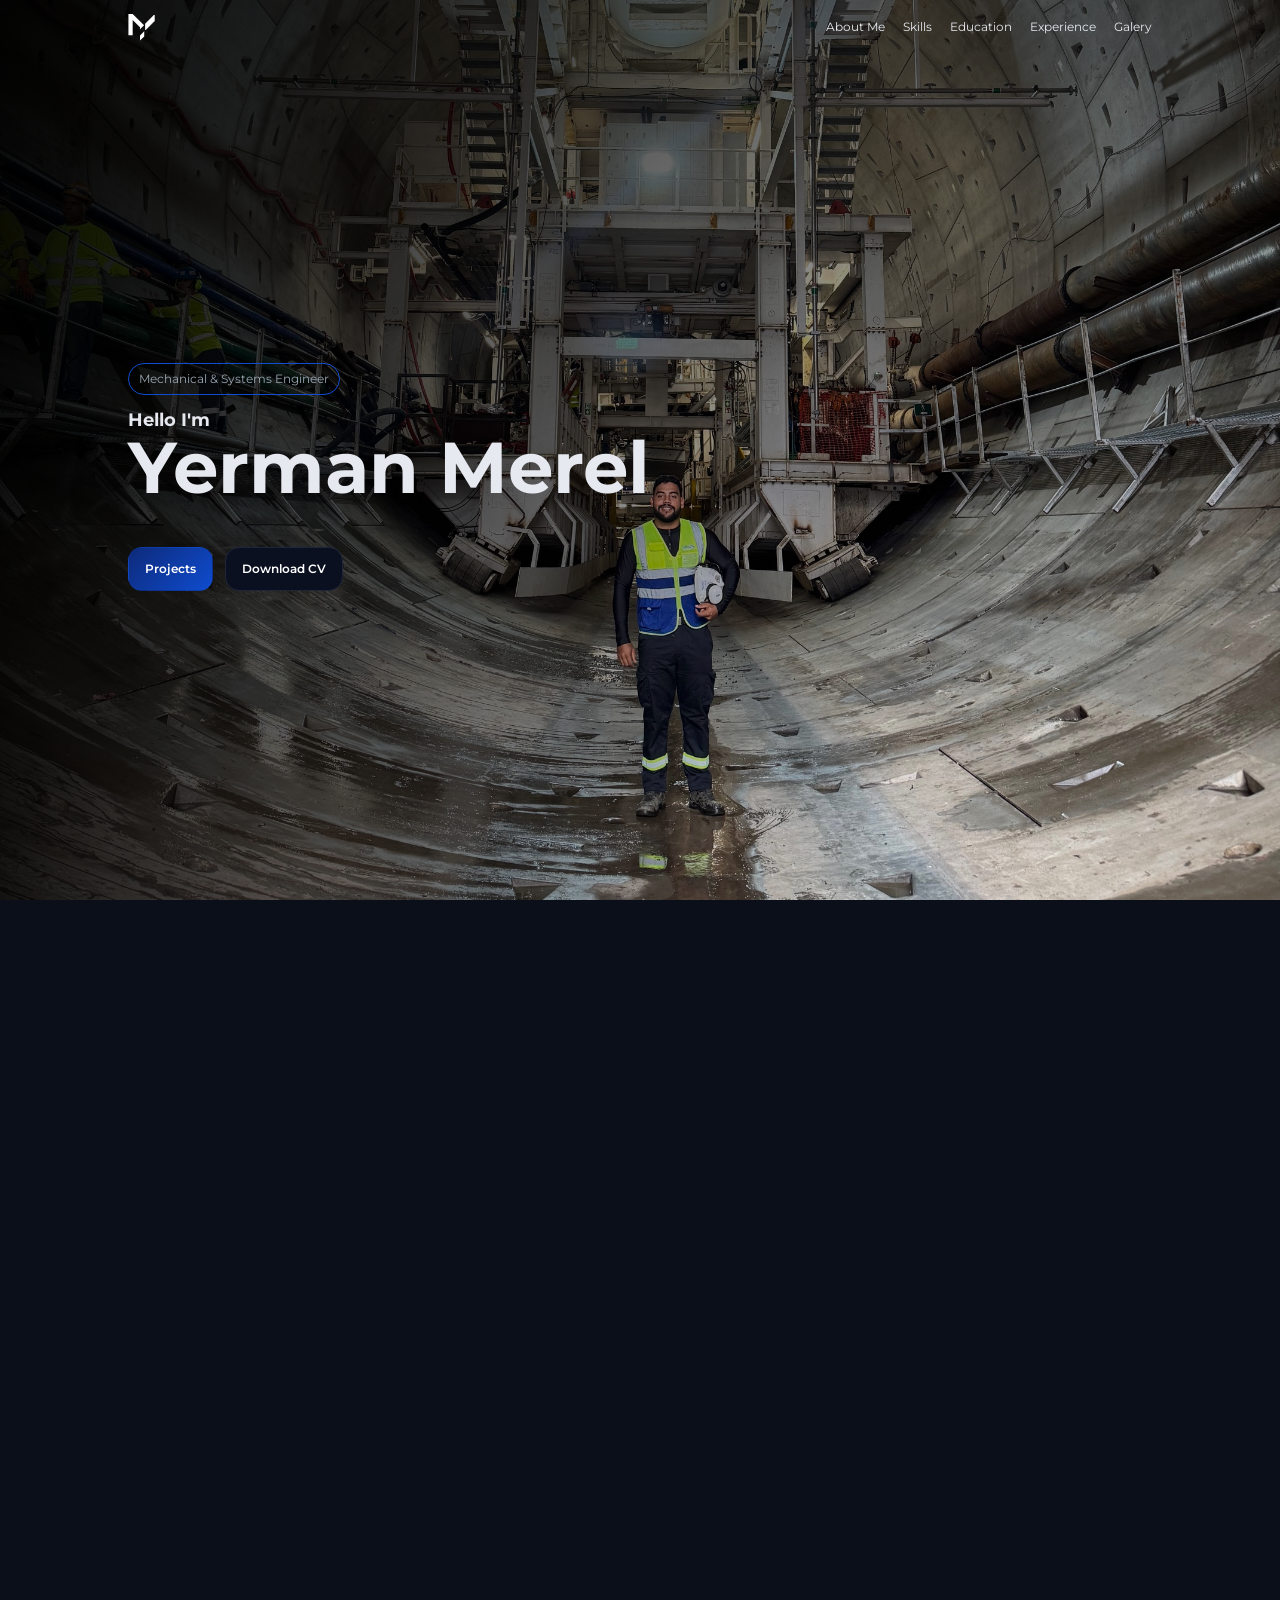
==== index.html @ 78633968 "Mejora de Footer y Galeria" ====
<!DOCTYPE html>
<html lang="en">
<head>
  <meta charset="utf-8" />
  <meta name="viewport" content="width=device-width, initial-scale=1" />
  <title>Yerman Merel</title>
  <meta name="description" content="Portafolio profesional de Yerman, Mechanical Design Engineer: diseño CAD, FEA, vibraciones, manufactura y validación de prototipos." />
  <meta name="theme-color" content="#0b1a3a" />
  <meta property="og:title" content="Yerman – Mechanical Engineer" />
  <meta property="og:description" content="Mechanical Engineer with international experience in large scale infrastructure projects. 
                                          I've contributed to key tunneling projects in Panama, Peru and USA, combining technical design 
                                          with hands-on field execution from static analysis to FAT protocols and lifting strategies." />
  <meta property="og:type" content="website" />
  <meta property="og:image" content="assets/preview.jpg" />
  <link rel="preconnect" href="https://fonts.googleapis.com">
  <link rel="preconnect" href="https://fonts.gstatic.com" crossorigin>
  <link href="https://fonts.googleapis.com/css2?family=Montserrat:ital,wght@0,100..900;1,100..900&family=Open+Sans:ital,wght@0,300..800;1,300..800&display=swap" rel="stylesheet">
  <link href="https://fonts.googleapis.com/icon?family=Material+Icons" rel="stylesheet">
  <link rel="stylesheet" href="/style.css">
  <link rel="icon" type="image/png" href="/assets/Logo/Logo_White.svg">
  <script type="application/ld+json">
    {
      "@context": "https://schema.org",
      "@type": "Person",
      "name": "Yerman Merel",
      "jobTitle": "Mechanical Design Engineer",
      "url": "https://engyermanmerel.github.io/",
      "sameAs": [
        "https://www.linkedin.com/in/yermanmerel/",
        "https://github.com/tu-usuario"
      ],
      "knowsAbout": ["CAD", "FEA", "Dynamic Analysis", "Control", "CFD"],
      "worksFor": {
        "@type": "Freelancer",
        "name": "Mechanical Design Project"
      }
    }
  </script>
</head>
<body>
  <!-- HERO & NAV -->
  <section id="home" class="hero">
    <div class="temp-lyt-sect container">
      <header class="hero__nav" aria-label="Main Navbar">
        <a class="hero__brand" href="#home" aria-label="Ir al inicio">
          <div class="hero__logo" aria-hidden="true">
            <img src="/assets/Logo/Logo_White.svg" alt="YM Logo">
          </div>
        </a>
        <nav class="hero__nav-links" aria-label="Sections">
          <a href="#about">About Me</a>
          <a href="#skills">Skills</a>
          <a href="#education">Education</a>
          <a href="#experiencia">Experience</a>
          <a href="#galery">Galery</a>
        </nav>
      </header>
      <div class="hero__content">
        <span class="hero__content-tag" aria-label="Profession">Mechanical & Systems Engineer</span>
        <h1>Hello I'm</h1>
        <h1 class="hero__content-name">Yerman Merel</h1>
        <div class="hero__content-btn">
          <a class="btn primary" href="#pro">Projects</a>
          <a class="btn" href="/assets/CV/ENGLISH/Project Engineer and Maintence Specialist/Yerman_Merel_PA2025_v1.3.pdf" download>Download CV</a>
        </div>
      </div>
    </div>
  </section>

  <!-- ABOUT -->
  <section id="about" class="about">
    <div class="temp-lyt-sect container about__container">
      <div class="about__content"> 
        <!--Item 1-->
        <div class="about__content-photo">
          <img src="/assets/Profile Photos/Home_Profile_Op2.png" alt="Photo About me">
        </div>
        <!--Item 2-->
        <div class="about__bio">
            <span class="section-span">Who am I</span>
            <p class="about__title">I stand for science,</br> striving to reduce uncertainty</br> by following the fundamental laws </p>
            <p class="about__description">Engineering is not just a discipline it is a calling to understand, create, and serve. Through study and innovation, I aim to build knowledge that lasts, solutions that empower, and ideas that inspire. That is why I am an engineer. </p>
        </div>
      </div>
    </div>
  </section>

  <!-- SKILLS -->
  <section id="skills" class="skills">
    <div class="container temp-lyt-sect">
      <!-- Iten 1 - TITLE OF SECTION -->
      <h2>Skills<span class="section-span"> | Hard & Soft</span></h2>

      <!-- Iten 2 - Main Content of Skill Section and btns -->
      <div class="skills__content">
        <img src="./assets/Background_Home_Page/Skill_Resource/Redesign of Skill Section - Normal Status.png" alt="Product Development">
        <!-- Btn Above of Background Image -->
        <button class="open-modal skill__btn-fr" id="openModal5">
          <i class="material-icons close_icon">add</i>
        </button>
        <!-- Add Button Fixed Over the Image - Second -->
        <button class="open-modal skill__btn-sc" id="openModal6">
          <i class="material-icons close_icon">add</i>
        </button>
        <!-- Add Button Fixed Over the Image - Third -->
        <button class="open-modal skill__btn-tr" id="openModal7">
          <i class="material-icons close_icon">add</i>
        </button>
      </div>
    </div>

    <!-- Modal for Skills - Concept and Requirement-->
    <div class="overlay" id="modal5" aria-hidden="true">
      <div class="skill__modal modal5" role="dialog" aria-modal="true" aria-labelledby="modal-title">
        <!-- Button to close -->
        <div class="btn-cont-clos">
          <button id="close" data-close="modal5" aria-label="Close modal"><i class="material-icons close_icon">close</i></button>
        </div>
        <!-- Container -->
        <div class="grid-cont-mod skill__modal-cont__grid-space ">
          <!-- Title and Subtitle -->
          <div class="modal-header">
            <Span>Phase 1</Span>
            <h2>Concept and Requirement</h2>
          </div>
          <!-- Colum 1 -->
          <div class="modal-col-fr modal-secs temp-lyt-sect skills__modal-cont">
            <h3>Hard Skills</h3>
            <section class="content-section">
              <ul class="skills__modal-cont__list">
                <li>Requirement breakdown</li>
                <li>System architecture fundamentals</li>
                <li>DFMEA methodology (academic level)</li>
                <li>CAD for concept evaluation</li>
                <li>Engineering trade-off analysis</li>
                <li>Mechanical system modeling (theoretical)</li>
              </ul>
            </section>
          </div>
          <!-- Colum 2 -->
          <div class="modal-col-sc modal-secs temp-lyt-sect skills__modal-cont">
            <h3>Soft Skills</h3>
            <section class="content-section">
              <ul class="skills__modal-cont__list">
                <li>Analytical thinking</li>
                <li>Curiosity and proactive learning</li>
                <li>Communication and documentation</li>
                <li>Collaboration in multidisciplinary teams</li>
                <li>Creative problem-solving</li>
                <li>Adaptability and willingness to learn</li>
              </ul>
            </section>
          </div>
          <div class="modal-concl skills__cont-soft">
            <p><strong>Experience Associate:</strong> Herrenknecht Tunneling Service Panama Corp., Theoretical Knowledge</p>
            <p><strong>Tools:</strong> Notion (Requirements), MATLAB Simulink (System Architecture), Excel (DFMEA - PFMEA), Fusion 360 & Inventor (Concept Design), SAP Business Suite</p>
          </div>
        </div>
      </div>
    </div>

    <!-- Modal for Skills - Design And Development-->
    <div class="overlay" id="modal6" aria-hidden="true">
      <div class="skill__modal modal6" role="dialog" aria-modal="true" aria-labelledby="modal-title">
        <!-- Button to close -->
        <div class="btn-cont-clos">
          <button id="close" data-close="modal6" aria-label="Close modal"><i class="material-icons close_icon">close</i></button>
        </div>
        <!-- Container -->
          <div class="grid-cont-mod skill__modal-cont__grid-space ">
            <!-- Title and Subtitle -->
            <div class="modal-header">
              <Span>Phase 2</Span>
              <h2>Design And Development</h2>
            </div>
            <!-- Colum 1 -->
            <div class="modal-col-fr modal-secs temp-lyt-sect skills__modal-cont">
              <h3>Hard Skills</h3>
              <section class="content-section">
                <ul class="skills__modal-cont__list">
                  <li><strong>Design & Modeling:</strong> 3D modeling and CAD proficiency</li>
                  <li><strong>Simulation & Analysis</strong> Structural analysis (FEA), Vibration analysis (Academic Experience)</li>
                  <li><strong>Manufacturing Knowledge:</strong> Designing for manufacturability (DFM)</li>
                  <li><strong>Prototyping: </strong>Use of 3D printers, Basic machining or fabrication (Academic Experience)</li>
                  <li><strong>Technical Documentation: </strong> Familiar with GD&T, Bill of materials (BOM) creation</li>
                  <li><strong>PLM / Data Management Tools:</strong> Windchill and Fusion Manage</li>
                </ul>
              </section>
            </div>
            <!-- Colum 2 -->
            <div class="modal-col-sc modal-secs temp-lyt-sect skills__modal-cont">
              <h3>Soft Skills</h3>
              <section class="content-section">
                <ul class="skills__modal-cont__list">
                  <li>Problem-Solving</li>
                  <li>Communication</li>
                  <li>Teamwork</li>
                  <li>Creativity & Innovation</li>
                  <li>Adaptability</li>
                  <li>Curiosity and motivation</li>
                </ul>
              </section>
            </div>
            <div class="modal-concl skills__cont-soft">
              <p><strong>Experience Associate:</strong> China Railway Tunnel Group, Academic Projects.</p>
              <p><strong>Tools:</strong> Creo & Autodesk Fusion 360 (3D Modeling), Autodesk AutoCAD (2D Drawing), ANSYS & Autodesk Inventor (Simulation & Analysis)</p>
            </div>
          </div>
        </div>
      </div>
    </div>

    <!-- Modal for Skills - Design Realization-->
    <div class="overlay" id="modal7" aria-hidden="true">
      <div class="skill__modal modal7" role="dialog" aria-modal="true" aria-labelledby="modal-title">
        <!-- Button to close -->
        <div class="btn-cont-clos">
          <button id="close" data-close="modal7" aria-label="Close modal"><i class="material-icons close_icon">close</i></button>
        </div>
        <!-- Container -->
        <div class="grid-cont-mod skill__modal-cont__grid-space ">
          <!-- Title and Subtitle -->
          <div class="modal-header">
            <Span>Phase 3</Span>
            <h2>Design Realization</h2>
          </div>
          <!-- Colum 1 -->
          <div class="modal-col-fr modal-secs temp-lyt-sect skills__modal-cont">
            <h3>Hard Skills</h3>
            <section class="content-section">
              <ul class="skills__modal-cont__list">
                <li>Knowledge of mechanical components and failure modes</li>
                <li>Basic reliability engineering</li>
                <li>Quality standards knowledge (Europe & American Standards)</li>
                <li>Instrument and measurement knowledge</li>
                <li>Experience reading service reports</li>
                <li>Basic electrical or control system familiarity (theoretical)</li>
              </ul>
            </section>
          </div>
          <!-- Colum 2 -->
          <div class="modal-col-sc modal-secs temp-lyt-sect skills__modal-cont">
            <h3>Soft Skills</h3>
            <section class="content-section">
              <ul class="skills__modal-cont__list">
                <li>Communication</li>
                <li>Teamwork</li>
                <li>Adaptability</li>
                <li>Attention to detail</li>
                <li>Time management</li>
                <li>Continuous improvement mindset</li>
                <li>Empathy for users and service technicians</li>
              </ul>
            </section>
          </div>
          <div class="modal-concl skills__cont-soft">
            <p><strong>Experience Associate:</strong> Herrenknecht Tunneling Service Panama Corp., China Railway Tunnel Group</p>
            <p><strong>Tools:</strong> Notion, MATLAB, Excel, SAP Business Suite</p>
          </div>
        </div>
      </div>
    </div>
  </section>

  <!-- PROJECTS -->
  <section id="pro">
    <div class="proj__container temp-lyt-sect">
      <div class="ti-sect-ri">
        <h2>Porfolio <span class="section-span">| Projects</span></h2>
        <p class="pro__slogan">"Creativity solves, <strong>Analysis</strong> confirms, <span class="accent-word">PROOF</span> proves." <span>-Yerman M.</span></p>
      </div>

      <!--Carrusel Container -->
      <div class="proj__carrusel" id="carousel">
        <!-- Card 1 -->
        <div class="proj__carrusel-card proj__card-fi">
            <div class="proj__carrusel-card__info">
              <h3>Dynamic Seismic Validation of a Diesel Engine Support Structure</h3>
              <button class="open-modal" id="openModal1">
                <i class="material-icons close_icon">add</i>
              </button>
            </div>
        </div>
        <!-- Card 2 -->
        <div class="proj__carrusel-card proj__card-sc">
              <div class="proj__carrusel-card__info">
                <h3>Design and Development of a RoboCup Small Size League Division B Robot </h3>
                <button class="open-modal" id="openModal2"><i class="material-icons close_icon">add</i></button>
              </div>
        </div>
        <!-- Card 3 -->
        <div class="proj__carrusel-card proj__card-tr">
              <div class="proj__carrusel-card__info">
                <h3>Dynamic Model of Vortex-induced-Vibration Wind Turbine</h3>
                <button class="open-modal" id="openModal3"><i class="material-icons close_icon">add</i></button>
              </div>
        </div>
        <!-- Card 4 -->
        <div class="proj__carrusel-card proj__card-fr">
              <div class="proj__carrusel-card__info">
                <h3>Engineering Interfaces with Code</h3>
                <button class="open-modal" id="openModal4"><i class="material-icons close_icon">add</i></button>
              </div>
        </div>
      </div>

        <!--Controls of Carrusel-->
        <div class="proj__controls">
          <button id="prev"><i class="material-icons">chevron_left</i></button>
          <button id="next"><i class="material-icons">chevron_right</i></button>
        </div>
    </div>

    <!--Overlay + Modal 1-->
    <div class="overlay" id="modal1" aria-hidden="true">
      <div class="modal modal1" role="dialog" aria-modal="true" aria-labelledby="modal-title">
        <!-- Button to close -->
        <div class="btn-cont-clos">
          <button id="close" data-close="modal1" aria-label="Close modal"><i class="material-icons close_icon">close</i></button>
        </div>
        <!-- Container -->
        <div class="grid-cont-mod proj__card-grid-gap">
          <!-- Title and Subtitle -->
          <div class="modal-header">
            <Span>Dynamic Analysis</Span>
            <h2>Dynamic Seismic Validation of a Diesel Engine Support Structure</h2>
          </div>
          <!-- Introduction -->
          <div class="modal-intr modal-secs content-section">
            <h3>Introduction</h3>
            <p>
              This Dynamic analysis is part of the design of the structural steel support system with a reinforced slab to support more than two industrial motors by Caterpillar. 
              These motors are responsible for generating electricity for an industrial plant in the province of Veraguas, Panama. 
              The purpose is to evaluate the integrity of the structure under vibrations induced by a natural phenomenon such as an earthquake 
              with a magnitude of 8 on the Richter scale, since that region has been affected more than once over the years by earthquakes of this magnitude. 
              The growing concern is to protect the investment and ensure the reliability for the client. As engineers, it is our duty to carry out these goals.
            </p>
          </div>
          <!-- Colum 1 -->
          <div class="modal-col-fr modal-secs">
            <section class="content-section">
              <h3>Problem Statement</h3>
              <p>
                During the design phase of a structural steel support system with a reinforced slab in the province of Veraguas, Panama, the team identified a concern related to the region’s seismic activity. 
                Earthquakes can generate strong inertia forces, uneven deformations, and high stresses that may compromise the performance of the structure. 
                To address this risk, the system requires a detailed analysis to validate its capacity and confirm that it can safely withstand seismic conditions.
              </p>
              <figure>
                  <img src="./assets/Projects/Wallpaper/Sismic/EstructuraRevit_Sismic.png" alt="Revit render of overall strcutre">
                  <figcaption class="img__caption">3D view of Structural Steel Support System with a Reinforced Slab</figcaption>
              </figure>
              <h3>Objetives</h3>
              <p>
                  To perform a modal analysis of the steel structure under free vibration conditions to determine its theoretical vibration modes and validate 
                  them through computational simulation in Autodesk Inventor. Furthermore, to evaluate the dynamic response of the structure under seismic excitation 
                  represented by earthquake ground motion amplitudes in order to assess its preliminary structural integrity and reliability.
              </p>
            </section>
            <section class="content-section">
                <ul class="modal__list-robot">
                  <li>Perform a modal analysis</li>
                  <li>Validate the theoretical vibration modes</li>
                  <li>Simulate seismic excitation scenarios</li>
                  <li>Quantify displacement, acceleration, and stress responses</li>
                  <li>Compare theoretical predictions with simulation outcomes</li>
                </ul>
                <figure>
                    <img src="./assets/Projects/Wallpaper/Sismic/PlanoDeConstrucciònEstructura1.png" alt="2D drawing of overall strcutre">
                    <figcaption class="img__caption">2D view of Structural Steel Support System with a Reinforced Slab</figcaption>
                </figure>
                <h3>Results: Modal Analysis</h3>
              <p>
                1. Determine the mass of the System
              </p>
              <figure>
                  <img src="./assets/Projects/Wallpaper/Sismic/Phase_of_Approach/3.jpg" alt="Phase 1 of the modal analysis">
                  <figcaption class="img__caption">Phase 1</figcaption>
              </figure>
            </section>
          </div>
          <!-- Colum 2 -->
          <div class="modal-col-sc modal-secs">
            <section class="content-section">
              <p>
                2. Simplify the complex of structure. <strong>(Important Phase)</strong>
              </p>
              <p>
                The structure shown in the provided drawing contains features that complicate the computational evaluation 
                and may lead to inaccurate results due to poor constraint relationships within the model. This requires us 
                to introduce geometric and modeling simplifications, allowing us to focus on the primary structural components 
                that significantly influence the solution. By reducing unnecessary details, we improve mesh quality, 
                avoid over-constraining the system, and ensure a more stable and reliable finite-element analysis.</p>
              <figure>
                  <img src="./assets/Projects/Wallpaper/Sismic/Phase_of_Approach/5.jpg" alt="Phase 2 reduce the complex of system">
                  <figcaption class="img__caption">Phase 2</figcaption>
              </figure>
              <p>
                3. Determine of the system rigid
              </p>
              <figure>
                  <img src="./assets/Projects/Wallpaper/Sismic/Phase_of_Approach/7.jpg" alt="Phase 3 Determine of the system rigid">
                  <figcaption class="img__caption">Phase 3</figcaption>
              </figure>
              <p>
                4. Determine the natural frecuency of the system
              </p>
              <figure>
                  <img src="./assets/Projects/Wallpaper/Sismic/Phase_of_Approach/8.jpg" alt="Phase 3 Determine of the natural frequency">
                  <figcaption class="img__caption">Phase 4</figcaption>
              </figure>
            </section>
            <section class="content-section">
              <h3>Results: Simulate seismic excitation scenarios</h3>
              <p>
                1. Procesing data with fourier transform in Python for determine the dominante frequency and maximun amplitud of the different earthquakers
              </p>
                <figure>
                    <img src="./assets/Projects/Wallpaper/Sismic/Phase_of_Approach/9.jpg" alt="Duhamel’s Integral for Undamped System">
                    <figcaption class="img__caption">Data Processing in Python</figcaption>
                </figure>
                <p>
                  2. Duhamel’s Integral for Undamped System
                </p>
                <figure>
                  <img src="./assets/Projects/Wallpaper/Sismic/Phase_of_Approach/10.jpg" alt="Duhamel’s Integral for Undamped System">
                  <figcaption class="img__caption">Duhamel’s Integral for Undamped System</figcaption>
                </figure>
            </section>
          </div>
          <!-- Conclution -->
          <div class="modal-concl modal-secs">
            <h3>Conclusion</h3>
            <p>
              the results provide a comprehensive understanding of the structural dynamic behavior under 
              both theoretical and simulated conditions. By simulating seismic excitation scenarios, it was possible to observe how the structure responds to real-world 
              dynamic loads, making it clear how displacement, acceleration, and stress distributions evolve during such events. 
              The comparison between analytical expectations and numerical simulations demonstrated strong agreement, confirming 
              the reliability of the modeling approach and the assumptions used.
            </p>
          </div>
        </div>
      </div>
    </div>

    <!--Modal 2-->
    <div class="overlay" id="modal2" >
      <div class="modal modal2" role="dialog" aria-modal="true" aria-labelledby="modal-title">
        <!-- Button to close -->
        <div class="btn-cont-clos">
          <button id="close" data-close="modal2" aria-label="Close modal"><i class="material-icons close_icon">close</i></button>
        </div>
        <!-- Container -->
        <div class="grid-cont-mod proj__card-grid-gap">
          <!-- Title and Subtitle -->
          <div class="modal-header">
            <Span>Mechatronics</Span>
            <h2>Design and Development of a RoboCup <br>Small Size League - Division B Robot</h2>
          </div>
          <!-- Introduction -->
          <div class="modal-intr modal-secs content-section">
            <h3>Introduction</h3>
            <p>Within the framework of the development of technologies applied to robotics and artificial intelligence, the challenge arises 
              to design and build a robot capable of competing in the Small Size League Division B, a category that is part of the robotic soccer 
              competitions organized by RoboCup. The main objective of this project is to combine mechanical design, programming, and electronics skills to create an efficient, 
              fast, and strategically intelligent robot capable of interacting with a team and performing in a competitive environment.
            </p>
          </div>
          <!-- Colum 1 -->
          <div class="modal-col-fr modal-secs">
            <section class="content-section">
              <h3>Problem</h3>
              <P>
                The SSL Robocup features the competition format of 11v11 football matches with an orange golf ball referred 
                to as the A division, while the 6v6 matches refer to its B division. Teams build robots based on a set of defined 
                constraints and rules.
                <br>
                Division B was chosen according to its own criteria of design and the resources available at that time. 
                <br>
                The principal constraints of Division B were defined by the Rules of the RoboCup Small Size League document.
              </P>
              <figure>
                  <img src="./assets/Projects/Robot/Field_Dimension.png" alt="Field Dimension for Division B">
                  <figcaption class="img__caption">Field dimensions and markings for division B</figcaption>
              </figure>
            </section>
            <section class="content-section">
              <h3>Objetives</h3>
              <h4>General</h4>
              <p>
                The purpose of this project is to apply engineering knowledge across programming, mechanical, and electronic fields 
                to the development of an autonomous robot capable of executing movements and actions characteristic of football.
              </p>
              <h4>Specific</h4>
              <ul class="modal__list-robot">
                <li>Design each of the actuator elements to perform kicking, dribbling and movement.</li>
                <li>Mathematical approaches for the prediction of spherics and trajectory planning.</li>
                <li>Apply image processing techniques for spherical, distance, and velocity detection of moving objects.</li>
                <li>Design electronic systems for dribbler activation, kick actuators and motion activation.</li>
                <li>Implement additive manufacturing techniques for the manufacture of parts.</li>
                <li>Design logical and mathematical programming processes using ROS1 for communication to implement algorithms in parallel.</li>
                <li>Use of Raspberry Pi 4 controller to communicate actuators and programming algorithms.</li>
              </ul>
              <figure>
                  <img src="./assets/Projects/Robot/AsemblieRobot.png" alt="Mounting Parts of Robot">
                  <figcaption class="img__caption">Mounting the dribble, wheels and batteries to the base of the robot</figcaption>
              </figure>
            </section>
          </div>
          <!-- Colum 2 -->
          <div class="modal-col-sc modal-secs">
            <section class="content-section">
              <h3>Approach</h3>
              <p></p>
              <figure>
                  <img src="./assets/Projects/Sismic/PlanoDeConstrucciònEstructura1.png" alt="Plano técnico de una estructura">
                  <figcaption class="img__caption">Plano técnico de la estructura principal</figcaption>
              </figure>
              <h3>Results</h3>
              <p>
                  Este plano detalla la disposición y dimensiones de la estructura, incluyendo las ubicaciones de las columnas y vigas. Se han considerado los códigos de construcción locales para garantizar la estabilidad y seguridad de la obra.
              </p>
            </section>
            <section class="content-section">
                <figure>
                    <img src="./assets/Projects/Sismic/AnalisisInvetorEstructura1.png" alt="Modelo 3D con análisis de tensiones">
                    <figcaption>Análisis de tensiones en el modelo 3D</figcaption>
                </figure>
                <p>
                    Este modelo 3D muestra un análisis de tensiones y deformaciones utilizando colores para indicar las áreas de mayor y menor esfuerzo. Los resultados sugieren ajustes en el diseño para optimizar la resistencia estructural.
                </p>
            </section>
          </div>
          <!-- Conclution -->
          <div class="modal-concl modal-secs">
            <h3>Conclusion</h3>
            <p>Here goes the conclution </p>
          </div>
        </div>
      </div>
    </div>

    <!--Modal 3-->
    <div class="overlay" id="modal3" >
      <div class="modal modal3" role="dialog" aria-modal="true" aria-labelledby="modal-title">
        <!-- Button to close -->
        <div class="btn-cont-clos">
          <button id="close" data-close="modal3" aria-label="Close modal"><i class="material-icons close_icon">close</i></button>
        </div>
        <!-- Container -->
        <div class="grid-cont-mod proj__card-grid-gap">
          <!-- Title and Subtitle -->
          <div class="modal-header">
            <Span>Research</Span>
            <h2>Dynamic Model of Vortex-induced-Vibration Wind Turbine</h2>
          </div>
          <!-- Introduction -->
          <div class="modal-intr modal-secs">
            <p>Hola soy una introducciòn</p>
          </div>
          <!-- Colum 1 -->
          <div class="modal-col-fr modal-secs">
            <section class="content-section">
              <figure>
                  <img src="./assets/Projects/Sismic/PlanoDeConstrucciònEstructura1.png" alt="Plano técnico de una estructura">
                  <figcaption>Plano técnico de la estructura principal</figcaption>
              </figure>
              <p>
                  Este plano detalla la disposición y dimensiones de la estructura, incluyendo las ubicaciones de las columnas y vigas. Se han considerado los códigos de construcción locales para garantizar la estabilidad y seguridad de la obra.
              </p>
            </section>
            <section class="content-section">
                <figure>
                    <img src="./assets/Projects/Sismic/AnalisisInvetorEstructura1.png" alt="Modelo 3D con análisis de tensiones">
                    <figcaption>Análisis de tensiones en el modelo 3D</figcaption>
                </figure>
                <p>
                    Este modelo 3D muestra un análisis de tensiones y deformaciones utilizando colores para indicar las áreas de mayor y menor esfuerzo. Los resultados sugieren ajustes en el diseño para optimizar la resistencia estructural.
                </p>
            </section>
          </div>
          <!-- Colum 2 -->
          <div class="modal-col-sc modal-secs">
            <section class="content-section">
              <figure>
                  <img src="./assets/Projects/Sismic/PlanoDeConstrucciònEstructura1.png" alt="Plano técnico de una estructura">
                  <figcaption>Plano técnico de la estructura principal</figcaption>
              </figure>
              <p>
                  Este plano detalla la disposición y dimensiones de la estructura, incluyendo las ubicaciones de las columnas y vigas. Se han considerado los códigos de construcción locales para garantizar la estabilidad y seguridad de la obra.
              </p>
            </section>
            <section class="content-section">
                <figure>
                    <img src="./assets/Projects/Sismic/AnalisisInvetorEstructura1.png" alt="Modelo 3D con análisis de tensiones">
                    <figcaption>Análisis de tensiones en el modelo 3D</figcaption>
                </figure>
                <p>
                    Este modelo 3D muestra un análisis de tensiones y deformaciones utilizando colores para indicar las áreas de mayor y menor esfuerzo. Los resultados sugieren ajustes en el diseño para optimizar la resistencia estructural.
                </p>
            </section>
          </div>
          <!-- Conclution -->
          <div class="modal-concl modal-secs">
            <h3>Conclusion</h3>
            <p>Here goes the conclution </p>
          </div>
        </div>
      </div>
    </div>

    <!--Modal 4-->
    <div class="overlay" id="modal4" >
      <div class="modal modal4" role="dialog" aria-modal="true" aria-labelledby="modal-title">
        <!-- Button to close -->
        <div class="btn-cont-clos">
          <button id="close" data-close="modal4" aria-label="Close modal"><i class="material-icons close_icon">close</i></button>
        </div>
        <!-- Container -->
        <div class="grid-cont-mod proj__card-grid-gap">
          <!-- Title and Subtitle -->
          <div class="modal-header">
            <Span>Software</Span>
            <h2>Engineering Interfaces with Code</h2>
          </div>
          <!-- Introduction -->
          <div class="modal-intr modal-secs">
            <p>Hola soy una introducciòn</p>
          </div>
          <!-- Colum 1 -->
          <div class="modal-col-fr modal-secs">
            <section class="content-section">
              <figure>
                  <img src="./assets/Projects/Sismic/PlanoDeConstrucciònEstructura1.png" alt="Plano técnico de una estructura">
                  <figcaption>Plano técnico de la estructura principal</figcaption>
              </figure>
              <p>
                  Este plano detalla la disposición y dimensiones de la estructura, incluyendo las ubicaciones de las columnas y vigas. Se han considerado los códigos de construcción locales para garantizar la estabilidad y seguridad de la obra.
              </p>
            </section>
            <section class="content-section">
                <figure>
                    <img src="./assets/Projects/Sismic/AnalisisInvetorEstructura1.png" alt="Modelo 3D con análisis de tensiones">
                    <figcaption>Análisis de tensiones en el modelo 3D</figcaption>
                </figure>
                <p>
                    Este modelo 3D muestra un análisis de tensiones y deformaciones utilizando colores para indicar las áreas de mayor y menor esfuerzo. Los resultados sugieren ajustes en el diseño para optimizar la resistencia estructural.
                </p>
            </section>
          </div>
          <!-- Colum 2 -->
          <div class="modal-col-sc modal-secs">
            <section class="content-section">
              <figure>
                  <img src="./assets/Projects/Sismic/PlanoDeConstrucciònEstructura1.png" alt="Plano técnico de una estructura">
                  <figcaption>Plano técnico de la estructura principal</figcaption>
              </figure>
              <p>
                  Este plano detalla la disposición y dimensiones de la estructura, incluyendo las ubicaciones de las columnas y vigas. Se han considerado los códigos de construcción locales para garantizar la estabilidad y seguridad de la obra.
              </p>
            </section>
            <section class="content-section">
                <figure>
                    <img src="./assets/Projects/Sismic/AnalisisInvetorEstructura1.png" alt="Modelo 3D con análisis de tensiones">
                    <figcaption>Análisis de tensiones en el modelo 3D</figcaption>
                </figure>
                <p>
                    Este modelo 3D muestra un análisis de tensiones y deformaciones utilizando colores para indicar las áreas de mayor y menor esfuerzo. Los resultados sugieren ajustes en el diseño para optimizar la resistencia estructural.
                </p>
            </section>
          </div>
          <!-- Conclution -->
          <div class="modal-concl modal-secs">
            <p>Here goes the conclution </p>
          </div>
        </div>
      </div>
    </div>

  </section>

  <!-- PROFESSIONAL EXPERIENCE -->
  <section id="experiencia" class="section_normal">
    <div class="skill-container fl-ly-sect">
      <div class="ti-sect-lef">
        <h2>Experience <span class="section-span">| My Carrer</span></h2>
      </div>
      <div class="timeline">
        <div class="t-item_HK card_experience">
              <div class="muted-item-left">
                <h3 class="rolle">Project Engineer</h3>
                <p class="company">Herrenknecht AG</p>
              </div>
              <div class="muted-item-right">
                <div>
                  <p class="muted-it-ri-location"><li class="material-icons location">location_on</li> Schwanaw, Germany</p>
                </div>
                <p class="muted-it-ri-date">Jan 2025 - Jul 2025</p>
              </div>
        </div>
        <div class="t-item_CRTG card_experience">
          <div class="muted-item-left">
                <h3 class="rolle">Design of Industrial Piping Systems (Intern)</h3>
                <p class="company">China Railway Tunnel Group Co. (CRTG)</p>
              </div>
              <div class="muted-item-right">
                <div>
                  <p class="location"><li class="material-icons location">location_on</li> Panamà City, Panamà</p>
                </div>
                <p class="muted-it-ri-date">Aug 2024 - Jan 2025</p>
              </div>
        </div>
      </div>
    </div>
  </section>

  <!-- EDUCATION -->
  <section id="education" class="section_galery">
    <div class="container fl-ly-sect">
      <div class="ti-sect-ri">
        <h2>Education <span class="section-span">| Academic</span></h2>
      </div>
      <div class="grid edu-temp-grid">
        <div class="card utp">
          <div class="edu-card-grid">
            <div class="edu-card-log">
              <img src="./assets/Logo/UTP.png" class="utp-logo" alt="Technology University of Panama">
            </div>
            <!-- content item -->
            <div class="edu-card-cont">
              <strong>Bachelor of Science (B.Sc.), Mechanical Engineering</strong>
              <div class="muted">Technology University of Panama</div>
              <p class="muted"><em>With a minor in Dynamic Systems and Automation.</em></p>
            </div>
            <!-- Date -->
             <div class="edu-card-date">
              <p>Jan 2018 - Dec 2024</p>
             </div>
          </div>
        </div>
        
        <!-- L&T EduTech -->
        <div class="card utp">
          <div class="edu-card-grid">
            <div class="edu-card-log">
              <img src="./assets/Logo/L_and_T_EduTech.png" class="utp-logo" alt="L&T EduTech">
            </div>
            <!-- content item -->
            <div class="edu-card-cont">
              <strong>Specialization: Design of Industrial Piping Systems</strong>
              <div class="muted">L&T EduTech</div>
              <div class="edu-card-cont-ach">
                <p class="muted">
                  <em>
                    Design the piping system to comply with global codes standards, 
                    Stress analysis using industry-accepted stress analysis software, 
                    Modify the pipe routing along with supports, Material specification sheet, 
                    Optimization of pipe routing.
                  </em>
                </p>
              </div>
            </div>
            <!-- Date -->
            <div class="edu-card-date">
              <p>Expected - Dec 2026</p>
            </div>
          </div>
        </div>
      </div>
    </div>
  </section>

  <!-- GALERY SECTION -->
<section id="gallery" class="section_sh section_normal">
  <div class="container galery-container">

    <!-- Title of Gallery -->
    <div class="ti-sect-lef">
      <h2>Gallery <span class="section-span">| History</span></h2>
      <p class="gallery-subtitle">
        A collection of my academic, engineering, and professional experiences.
      </p>
    </div>

    <!-- Gallery Grid -->
    <div class="gallery-grid">

      <!-- Card 1 -->
      <article class="gallery-card">
        <img src="assets/Gallery/CRTG/img2.jpg" alt="TBM Project">
        <div class="gallery-info">
          <h3>TBM</h3>
          <p>Understanding the operational parameters of a Mixshield Tunnel Boring Machine.</p>
        </div>
      </article>

      <!-- Card 2 -->
      <article class="gallery-card">
        <img src="assets/Gallery/CRTG/img3.jpg" alt="Conference of Science">
        <div class="gallery-info">
          <h3>Conference of Science</h3>
          <p>Participating and presenting research in an academic environment.</p>
        </div>
      </article>

      <!-- Card 3 -->
      <article class="gallery-card">
        <img src="assets/Gallery/CRTG/img4.jpg" alt="Herrenknecht AG Visit">
        <div class="gallery-info">
          <h3>Herrenknecht AG</h3>
          <p>Engineering experience and learning from one of the biggest TBM manufacturers.</p>
        </div>
      </article>

      <!-- Card 4 -->
      <article class="gallery-card">
        <img src="assets/Gallery/CRTG/img5.jpg" alt="CRTG Experience">
        <div class="gallery-info">
          <h3>CRTG</h3>
          <p>Hands-on experience in tunneling operations, mechanical systems and inspection.</p>
        </div>
      </article>

    </div>

  </div>
</section>


<!-- FOOTER SECTION -->
<footer class="footer">
  <div class="footer_container_sect">

    <!-- Logo -->
    <div class="footer_logo">
      <a href="#home" aria-label="Go to homepage">
        <img src="./assets/Logo/PERSONAL_LOGO_GRADIENT.png" alt="Yerman Merel Logo">
      </a>
    </div>

    <!-- Copyright / Info -->
    <div class="footer_cont">
      <p>
        © <span id="year"></span> <strong>Yerman Merel</strong>. All rights reserved.
      </p>
      <p>
        Build & Design by <strong>Yerman Merel</strong> (since 2023)
      </p>
      <p class="footer_version">
        Version <span>v1.0.1</span>
      </p>
    </div>

    <!-- Social Links -->
    <nav class="footer_list_socialmedia" aria-label="Social media links">
      <a href="https://www.linkedin.com/in/yermanmerel/" target="_blank" rel="noopener noreferrer">
        LinkedIn
      </a>

      <a href="mailto:ymerel_02@outlook.com">
        Email
      </a>

      <a href="https://github.com/Engyermanmerel" target="_blank" rel="noopener noreferrer">
        GitHub
      </a>
    </nav>

  </div>
</footer>


  <!-- JAVASCRIPT SECTION -->
  <script src="script.js"></script>
</body>
</html>
---- style.css ----
* {
  margin: 0;
  padding: 0;
  box-sizing: border-box;
}

:root{
  --bg:#0b0f1a;         /* negro azulado */
  --ink:#e6e9ef;        /* texto principal */
  --muted:#9aa7b3;      /* texto secundario */
  --brand:#0d2a7a;      /* azul marino */
  --brand-2:#0f4ccf;    /* azul acento */
  --card:#0f1422;       /* fondo tarjetas */
  --line:#1e2638;       /* bordes sutiles */
  --brand-2-btn:#0f4ccfa6;    /* azul acento para btn */
  --success:#21c07a;
  --warn:#ffb020;
  --danger:#ef476f;
  --border-radius-cards: 22px;
}

html,body{
  margin:0;
  padding:0;
  height: 100%;
  overflow-x: hidden;
  line-height: 1.5rem;
  font-style: normal;
  box-sizing: border-box;
  background:var(--bg);
  color:var(--ink);
  font-size: 12px;
  font-family: "Montserrat", sans-serif;
  overflow-x: hidden;
}

/* REUSABLE COMPONENT OF STYLE */

a{
  color:var(--ink);
  text-decoration:none
}

img{
  max-width:100%;
  height:auto;
  display:block
}

.container{
  max-width:1024px;
  margin:0 auto;
  box-sizing: border-box;
  height: 100vh;
}

.grid{
  display:grid;
  gap:24px;
}

.btn{
  display:inline-flex;
  align-items:center;
  gap:10px;
  border:1px solid var(--line);
  padding:12px 16px;
  border-radius:14px;
  background:#0b1020;
  color:#fff;
  font-weight:600;
  transition:transform .15s ease, border-color .2s ease;
}

.btn:hover{
  transform:translateY(-2px);
  border-color:var(--brand-2);
}

.btn.primary{
  background:linear-gradient(135deg,var(--brand),var(--brand-2));
  border-color:transparent;
}

.section-span {
  color: var(--muted); 
  font-size: 26px;
  font-weight: bold;
}

.card{
  background:linear-gradient(180deg,rgba(255,255,255,0.02),rgba(255,255,255,0));
  border:1px solid var(--line);
  border-radius:28px;
  padding: 28px 32px;
}

.card:hover{
  border-color:#27324a
}

.section_normal{
  scroll-margin-top: 60px;
  height: 100vh;
  overflow: hidden;
  margin: 96px 0;
}

.muted{
  color:var(--muted)
}

section h2 {
  font-size:28px;
  font-family: "Montserrat", sans-serif;
  font-weight: 600;
  letter-spacing: -0.015em; 
}

h3{
  font-family:"Montserrat", sans-serif;
  font-size: 24px;
  line-height: 1.1428571429;
  font-weight: 600;
  letter-spacing: .007em;
  margin-top: 8px;
}

.accent-word {
  color: var(--brand-2);
  font-weight: bold;
  font-size: 18px;
}

.pro__slogan {
  font-size: 1rem;
}

/* Flexbox Template for Container*/
.temp-lyt-sect{
  display: flex;
  flex-direction: column;
  position: relative;
}

/* Title format */
.ti-sect-lef{
  display: flex;
  align-items: center;
  flex-direction: start;
  margin-bottom: 60px;
}

.ti-sect-ri{
  display: flex;
  align-items: end;
  justify-content: center;
  flex-direction: column;
  gap: 18px;
  margin-bottom: 60px;
}

/* Open and Close Modal */
.open-modal {
  position: absolute;
  bottom: 15px;
  right: 15px;
  background: var(--brand-2-btn);
  color: white;
  border: none;
  border-radius: 50%;
  width: 36px;
  height: 36px;
  cursor: pointer;
  font-size: 18px;
  display: flex;           
  align-items: center;     
  justify-content: center; 
}

.close_icon {
  transition: transform 0.3s ease;
  font-size: 20px;
  pointer-events: none;
  font-weight: bold;
  display: flex;
  justify-content: center;
  align-items: center;
}

.close_icon:hover {
  transform: rotate(90deg);
}

/* ------ HOME-SECTION ------ */

.hero{
  background-image: 
    linear-gradient(270deg, rgba(0, 0, 0, 0) 30%, rgba(0, 0, 0, .9) 100%),
    linear-gradient(180deg, rgba(0, 0, 0, .6) 0%, rgba(0, 0, 0, 0) 95%), 
    url(/assets/Background_Home_Page/Background_1.jpg);
  background-repeat: no-repeat;
  background-size: cover;
  background-position: 70% 75%;
  scroll-margin-top: 0 !important;
  z-index: 1;
  height: 100vh;
}

/* HOME__NAVE */

.hero__nav{
  display:flex;
  align-items:center;
  justify-content:space-between;
  padding:14px 0;
  height: 54px;;
}

.hero__brand{
  display:flex;
  align-items:center;
  gap:12px
}

.hero__logo > img {
  max-width:100%;
  height:30px;
  display:block
}

.hero__nav-links{
  display:flex;
  gap:18px;
  color:var(--ink)
}

/* HOME__CONTENT */
.hero__content{
  margin-top: auto;
  margin-bottom: auto;
}

.hero__content-tag{
  display:inline-block;
  padding:6px 10px;
  margin-bottom: 16px;
  border:1px solid var(--brand-2);
  border-radius:999px;
  font-size:12px;
  color:var(--muted);
}

.hero__content-name{
  font-size:clamp(48px,6vw,72px);
  line-height: 1.08;
  font-family: "Montserrat", sans-serif;
}

.hero__content-name{
  padding-bottom: 20px;
}

.hero__content-btn{
  margin-top:20px;
  display:flex;
  gap:12px;
  flex-wrap:wrap
}

/* ------ About ------ */ 
.about{
  scroll-margin-top: 18px;
  height: 100vh;
  width:100%;
  display: block;
  margin-top: 160px;
}

.about__container{
  justify-content: center;
  align-items: center;
}

.about__content{
  display: grid;
  grid-template-columns: 1fr 1.4fr;
  column-gap: 6%;
}

.about__content-photo{
  width: 100%;
  max-width: 320px;         /* optional limit */
  aspect-ratio: 19 / 26;     /* controls height; change as needed */
  overflow: hidden;
  display: block;
  margin: 0 auto;    /* Centra vertical */
}

.about__content-photo > img{
  width: 100%;
  height: 100%;
  object-fit: cover;        /* keeps proportions, fills container */
  display: block;
}

.about__bio{
  display: flex;
  justify-content: center;
  flex-direction: column;
}

.about__description {
  letter-spacing: .011em;
  font-size: 16px;
  font-family: "Montserrat", sans-serif;
  letter-spacing: 1.38;
}

.about__title {
  font-size:clamp(24px,4vw,48px);
  font-weight: 600;
  line-height: 1.04167;
  font-family: "Montserrat", sans-serif;
  padding: 8px 0  ;
}

/* ------ SKILLS ------ */
.skills{
  scroll-margin-top: 20px;
  height: 100vh;
  overflow: hidden;
  margin: 160px 0;
}

.skills__content{
  margin: auto;
  margin: auto;
}

.skills__content > img{
  width: 900px;
  height: auto;
  max-width: 840px;
}

/* Btn location */
.skill__btn-fr{
  top: 60.5%;
  left: 28.5%;
}

.skill__btn-sc{
  top: 82.5%;
  left: 69.5%;
}

.skill__btn-tr{ 
  top: 60.5%;
  left: 85.5%;
}

/* Modal per Skill */
.skill__modal {
  background: white; /* tono beige/rosa claro */
  color: var(--bg); /* Font color */
  padding: 2rem;
  border-radius: var(--border-radius-cards);
  width: 816px;
  overflow: auto;
  position: relative;
  box-shadow: 0 20px 60px rgba(0,0,0,0.3);
  transition: all 0.3s ease;
  /* Limita la altura del contenido a un porcentaje de la ventana */
  overflow-y: auto; /* Permite el scroll vertical si el contenido excede la altura */
  margin-top: 40px;
  margin-bottom: 40px;
}

.skill__modal-cont__grid-space {
  column-gap: 16px;
}

.skills__modal-cont{
  gap: 12px;
}

.skills__modal-cont__list {
  list-style-type: square;   /* disc | circle | square | none */
  list-style-position: inside; /* outside | inside */
  padding-left: 14px;
}

.skills__cont-soft {
  margin-top: 26px;
}

/* ------ Projects ------ */
.proj__container{
  max-width:1024px;
  margin:0 auto;
  box-sizing: border-box;
}

.proj__carrusel {
  display: flex;
  transition: transform 0.5s ease-in-out;
  gap: 20px;
}

.proj__carrusel-card {
  flex: 0 0 34%;
  height: 580px;
  background-position: center;
  position: relative;
  border-radius: var(--border-radius-cards);
  transform: scale(1.0);
  transition: transform 0.3s ease-in-out;
}

.proj__carrusel-card:hover {
  transform: scale(1.02);
}

.proj__card-fi {
  background-image: url('./assets/Projects/Wallpaper/Sismic/EstructuraRevit_Sismic.png');
  background-size: cover;
}

.proj__card-sc {
  background-image: url('./assets/Projects/Robot/AsemblieRobot.png');
  background-size: cover;
}
.proj__card-tr {
  background-image: url('./assets/Projects/Vortex/VortexVibrationWallpaper2.png');
  background-size: contain;
  background-repeat: no-repeat;
}

.proj__card-fr {
  background-image: url('./assets/Projects/Web/Wallpaper_Web_Project.png');
  background-size: cover;
  background-position: 80%;
}

.proj__carrusel-card__info {
  position: relative;
  background: linear-gradient(0deg, rgba(0, 0, 0, 0) 20%, rgba(0, 0, 0, .9) 100%);
  padding: 2.5rem;
  z-index: 2;
  height: 100%;
  border-radius: var(--border-radius-cards);
}

.proj__carrusel-card__info > h2 {
  margin: 0;
  font-size: 1.4rem;
  font-family: "Montserrat", sans-serif;
}

.proj__carrusel-card__info > p {
  font-size: 0.9rem;
  margin-top: 0.5rem;
}

/* Layout + style of modal content */
.grid-cont-mod {
  display: grid;
  grid-template-areas: 
    "header header"
    "Intro Intro"
    "colum-fr colum-sc"
    "concl concl";
  grid-template-columns: 1fr 1fr;
  padding: 28px;
}

.proj__card-grid-gap {
  gap: 20px;
}

.modal-secs {
  background-color: rgb(245, 245, 247);
  border-radius: var(--border-radius-cards);
  padding: 28px;
}

.modal-header > span {
  color: var(--brand-2-btn);
  font-weight: 400;
}

.modal-header > h2 {
  line-height: 1.2;
  font-family: "Montserrat", sans-serif;
} 

.modal-header {
  grid-area: header;
  margin-bottom: 18px;
  display: flex;
  flex-direction: column;
}

.modal-intr {
  grid-area: Intro;
}

.modal-col-fr {
  grid-area: colum-fr;
}

.modal-col-sc {
  grid-area: colum-sc;
}

.modal-concl {
  grid-area: concl;
}

/* Carrusel Controls */
.proj__controls {
  display: flex;
  justify-content: flex-end;
  gap: 1rem;
  padding-top: 48px;
}

.proj__controls button {
  background: #222;
  color: white;
  border: none;
  height: 40px;
  width: 40px;
  display: flex;
  align-items: center;
  justify-content: center;
  cursor: pointer;
  border-radius: 50px;
  transition: background 0.3s;
}

.proj__controls button:hover {
  background: #444;
}

/* ==== Overlay + Modal ==== */
.overlay {
  position: fixed;
  top: 0; 
  left: 0;
  width: 100%; 
  height: 100%;
  background: rgba(0,0,0,0.5);
  display: flex;
  align-items: flex-start;
  justify-content: center;
  z-index: 1000;
  /* Inicialmente oculto */
  opacity: 0;
  visibility: hidden;
  transition: all 0.3s ease;
  overflow: auto;
}

.overlay.active {
  opacity: 1;
  visibility: visible;
}

.modal {
  background: white; /* tono beige/rosa claro */
  color: var(--bg); /* Font color */
  padding: 2rem;
  border-radius: var(--border-radius-cards);
  width: 846px;
  overflow: auto;
  position: relative;
  box-shadow: 0 20px 60px rgba(0,0,0,0.3);
  transform: scale(0.7) translateY(-50px);
  transition: all 0.3s ease;
  /* Limita la altura del contenido a un porcentaje de la ventana */
  overflow-y: auto; /* Permite el scroll vertical si el contenido excede la altura */
  margin-top: 40px;
  margin-bottom: 40px;
}

.overlay.active .modal {
  transform: scale(1) translateY(0);
}

.modal-content {
  padding: 2rem;
  max-width: 800px;
  margin: auto;
}

.m-cat-span {
  color: var(--muted);
  font-family: "Montserrat", sans-serif;
  font-weight: 300;
  font-size: 20px;
}

.modal-content h2 {
  margin-top: 0;
  font-family: "Montserrat", sans-serif;
}

/* Botón cerrar modal */
#close {
  position: absolute;
  top: 15px;
  right: 15px;
  background: black;
  color: white;
  border: none;
  border-radius: 50%;
  width: 32px;
  height: 32px;
  font-size: 18px;
  cursor: pointer;
  transition: transform 0.3s ease;
}

#close:hover {
  transform: rotate(90deg);
}

.content-section {
  display: flex;
  flex-direction: column;
  gap: 8px;
}

/* Modal: Robot */
.modal__list-robot{
  list-style-position: inside;
  padding-left: 8px;
}

.img__caption{
  text-align: center;
  font-style: italic;
  font-size: 9px;
}

/* ------ PROFESSIONAL EXPERIENCE ------ */
.card_experience{
  background:linear-gradient(180deg,rgba(255,255,255,0.02),rgba(255,255,255,0));
  border:1px solid var(--line);
  border-radius:28px;
  padding: 28px 32px;
  transform: scale(1.0);
  transition: transform 0.3s ease-in-out;
}

.skill-container {
  max-width:1100px;
  margin:0 auto;
  display: flex;
  flex-direction: column;
  padding: 0 24px 24px 24px;
  height: 100vh;
}

.skill-title {
  margin-bottom: 24px;
}

.timeline{
  position:relative;
  display: flex;
  flex-direction: column;
}

.t-item_CRTG {
  position:relative;
  background-image: 
    linear-gradient(0deg, rgba(11, 15, 26, .9) 0%, rgba(0, 0, 0, 0) 95%), 
    url(./assets/Experience/CRTG/WALLPAPER_CRTG.PNG);
  background-repeat: no-repeat;
  background-size: cover;
  padding-left:36px;
  display: flex;
  align-items: flex-end;
  justify-content: space-between;
  height: 240px;
  margin-bottom: 20px;
}

.t-item_HK {
  position:relative;
  background-image: 
    linear-gradient(0deg, rgba(11, 15, 26, .9) 0%, rgba(0, 0, 0, 0) 95%), 
    url(./assets/Experience/HK/HK_Experience_BG1.png);
  background-repeat: no-repeat;
  background-size: cover;
  padding-left:36px;
  display: flex;
  align-items: flex-end;
  justify-content: space-between;
  height: 240px;
  margin-bottom: 20px;
}

.card_experience:hover {
  transform: scale(1.02);
}

.muted-item-right {
  display: flex;
  flex-direction: column;
}

.muted-it-ri-date {
  margin-left: 24px;
}

.company {
  color: var(--muted);
  font-size: 16px;
}

.date {
  color: var(--muted);
}

.location {
  font-size: 16px;
}

/* Education */
.edu-card-grid {
  display: grid;
  grid-template-areas:
    "logo"
    "content";
  grid-template-columns: 1fr 5fr 2fr; 
}

.edu-card-log {
  width: 50%; /* Ocupa la mitad del ancho del padre */
  max-width: 400px; /* Pero nunca más de 600px */
  margin: 0 auto; /* Centrar el contenedor */
} 

.utp-logo {
  max-width: 100%; /* La imagen nunca excede el ancho del contenedor */
  height: auto; 
  display: flex;
  align-items: center;
  justify-content: center;
}

.edu-card-cont {
  display: flex;
  flex-direction: column;
  justify-content: center;
}

.edu-card-date {
  display: flex;
  justify-content: end;
}

/* ================================
   GALLERY SECTION
================================ */

.galery-container {
  display: flex;
  flex-direction: column;
  gap: 2rem;
}

.gallery-subtitle {
  margin-top: 0.5rem;
  font-size: 1rem;
  color: rgba(255, 255, 255, 0.7);
  max-width: 600px;
}

/* ================================
   GALLERY GRID
================================ */

.gallery-grid {
  display: grid;
  grid-template-columns: repeat(4, 1fr);
  gap: 1.5rem;
}

/* ================================
   GALLERY CARD
================================ */

.gallery-card {
  background: rgba(255, 255, 255, 0.03);
  border: 1px solid rgba(255, 255, 255, 0.08);
  border-radius: 18px;
  overflow: hidden;
  cursor: pointer;
  transition: transform 0.3s ease, box-shadow 0.3s ease;
}

.gallery-card img {
  width: 100%;
  height: 220px;
  object-fit: cover;
  display: block;
  transition: transform 0.4s ease;
}

.gallery-card:hover {
  transform: translateY(-6px);
  box-shadow: 0px 12px 30px rgba(0, 0, 0, 0.35);
}

.gallery-card:hover img {
  transform: scale(1.05);
}

/* ================================
   GALLERY INFO
================================ */

.gallery-info {
  padding: 1rem 1rem 1.2rem;
}

.gallery-info h3 {
  font-size: 1.1rem;
  margin-bottom: 0.4rem;
  color: #ffffff;
  font-weight: 600;
}

.gallery-info p {
  font-size: 0.95rem;
  line-height: 1.5;
  color: rgba(255, 255, 255, 0.7);
  margin: 0;
}

/* ================================
   RESPONSIVE
================================ */

@media (max-width: 1100px) {
  .gallery-grid {
    grid-template-columns: repeat(2, 1fr);
  }
}

@media (max-width: 600px) {
  .gallery-grid {
    grid-template-columns: 1fr;
  }

  .gallery-card img {
    height: 200px;
  }
}

/* Footer */
.footer {
  width: 100%;
  background: #0b0f19; /* Dark premium tone */
  padding: 3rem 1.5rem;
  border-top: 1px solid rgba(255, 255, 255, 0.08);
  font-family: "Poppins", sans-serif;
}

.footer_container_sect {
  max-width: 1200px;
  margin: 0 auto;

  display: grid;
  grid-template-columns: 1fr 2fr 1fr;
  gap: 2rem;

  align-items: center;
}

/* ================================
   FOOTER LOGO
================================ */

.footer_logo {
  display: flex;
  justify-content: flex-start;
  align-items: center;
}

.footer_logo img {
  width: 58px;
  height: auto;
  transition: transform 0.3s ease, opacity 0.3s ease;
}

.footer_logo img:hover {
  transform: scale(1.05);
  opacity: 0.9;
}

/* ================================
   FOOTER CONTENT
================================ */

.footer_cont {
  text-align: center;
  color: rgba(255, 255, 255, 0.75);
  font-size: 0.95rem;
  line-height: 1.6;
}

.footer_cont p {
  margin: 0.35rem 0;
}

.footer_cont strong {
  color: #ffffff;
  font-weight: 600;
}

.footer_version {
  font-size: 0.85rem;
  color: rgba(255, 255, 255, 0.55);
  margin-top: 0.7rem;
}

/* ================================
   FOOTER SOCIAL LINKS
================================ */

.footer_list_socialmedia {
  display: flex;
  justify-content: flex-end;
  align-items: center;
  gap: 1.2rem;
}

.footer_list_socialmedia a {
  text-decoration: none;
  color: rgba(255, 255, 255, 0.75);
  font-size: 0.95rem;
  font-weight: 500;

  position: relative;
  transition: color 0.3s ease;
}

/* Underline animation */
.footer_list_socialmedia a::after {
  content: "";
  position: absolute;
  left: 0;
  bottom: -6px;

  width: 0%;
  height: 2px;
  background: linear-gradient(90deg, #00c6ff, #7f00ff);
  transition: width 0.3s ease;
  border-radius: 10px;
}

.footer_list_socialmedia a:hover {
  color: #ffffff;
}

.footer_list_socialmedia a:hover::after {
  width: 100%;
}

/* ================================
   RESPONSIVE DESIGN
================================ */

@media (max-width: 900px) {
  .footer_container_sect {
    grid-template-columns: 1fr;
    text-align: center;
  }

  .footer_logo {
    justify-content: center;
  }

  .footer_list_socialmedia {
    justify-content: center;
  }
}

@media (max-width: 480px) {
  .footer {
    padding: 2.5rem 1.2rem;
  }

  .footer_logo img {
    width: 75px;
  }

  .footer_cont {
    font-size: 0.9rem;
  }

  .footer_list_socialmedia {
    flex-direction: column;
    gap: 0.8rem;
  }
}


/* Animation Frame */
@keyframes scrollme-animation {
  0% {
    opacity: 1;
    transform: translateY(-35px);
  }
  
  100% {
    opacity: 0;
  }
}

/* Responsive */
@media (max-width: 900px){
    .about{grid-template-columns:1fr}
}
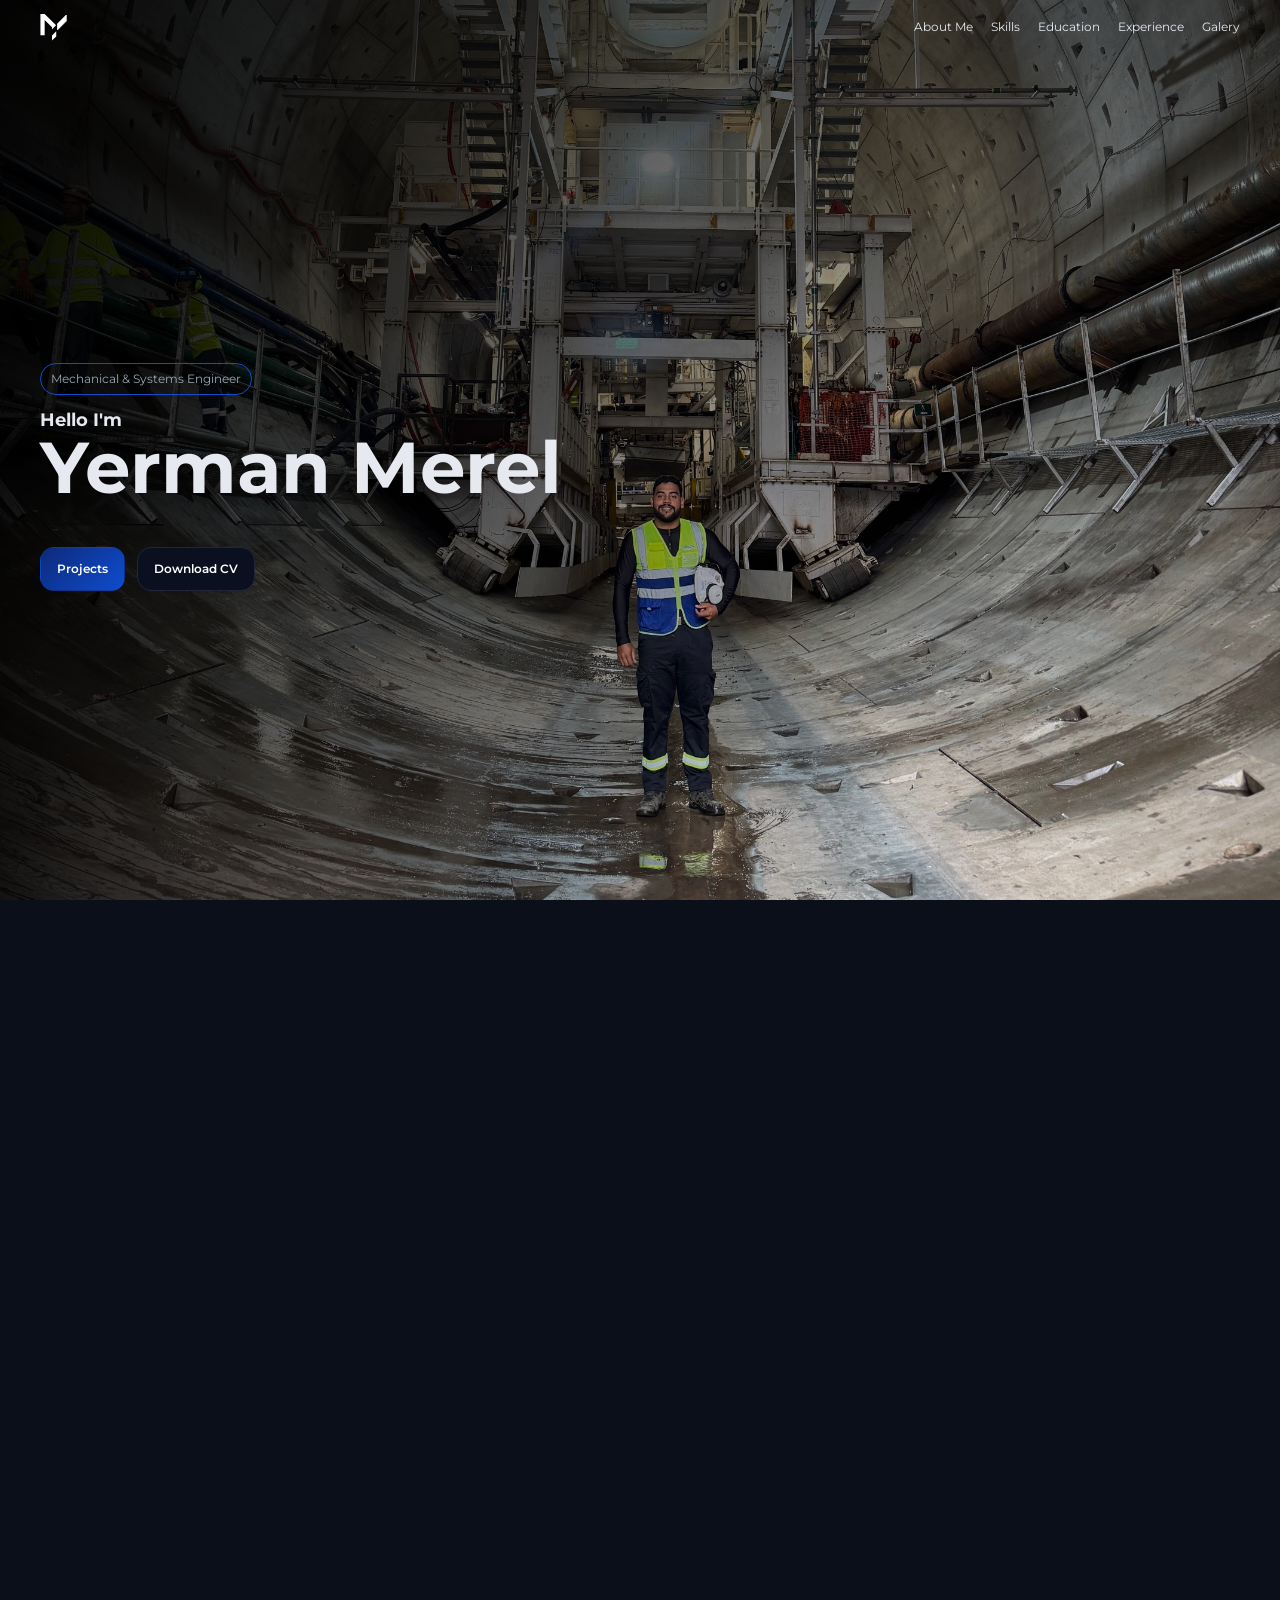
==== commit 445e6945: "Actualización de las imagenes de la galeria." ====
--- a/index.html
+++ b/index.html
@@ -795,7 +795,7 @@
 
       <!-- Card 2 -->
       <article class="gallery-card">
-        <img src="assets/Gallery/CRTG/img3.jpg" alt="Conference of Science">
+        <img src="assets/Gallery/Conference/img1.jpg" alt="Conference of Science">
         <div class="gallery-info">
           <h3>Conference of Science</h3>
           <p>Participating and presenting research in an academic environment.</p>
@@ -804,7 +804,7 @@
 
       <!-- Card 3 -->
       <article class="gallery-card">
-        <img src="assets/Gallery/CRTG/img4.jpg" alt="Herrenknecht AG Visit">
+        <img src="assets/Gallery/Herrenknecht/img5.jpg" alt="Herrenknecht AG Visit">
         <div class="gallery-info">
           <h3>Herrenknecht AG</h3>
           <p>Engineering experience and learning from one of the biggest TBM manufacturers.</p>
@@ -813,7 +813,7 @@
 
       <!-- Card 4 -->
       <article class="gallery-card">
-        <img src="assets/Gallery/CRTG/img5.jpg" alt="CRTG Experience">
+        <img src="assets/Gallery/CRTG/img6.jpg" alt="CRTG Experience">
         <div class="gallery-info">
           <h3>CRTG</h3>
           <p>Hands-on experience in tunneling operations, mechanical systems and inspection.</p>
--- a/style.css
+++ b/style.css
@@ -48,7 +48,7 @@
 }
 
 .container{
-  max-width:1024px;
+  max-width:1200px;
   margin:0 auto;
   box-sizing: border-box;
   height: 100vh;
@@ -146,8 +146,8 @@
 /* Title format */
 .ti-sect-lef{
   display: flex;
-  align-items: center;
-  flex-direction: start;
+  align-items: start;
+  flex-direction: column;
   margin-bottom: 60px;
 }
 
@@ -775,7 +775,7 @@
 }
 
 .gallery-subtitle {
-  margin-top: 0.5rem;
+  margin-top: 1rem;
   font-size: 1rem;
   color: rgba(255, 255, 255, 0.7);
   max-width: 600px;
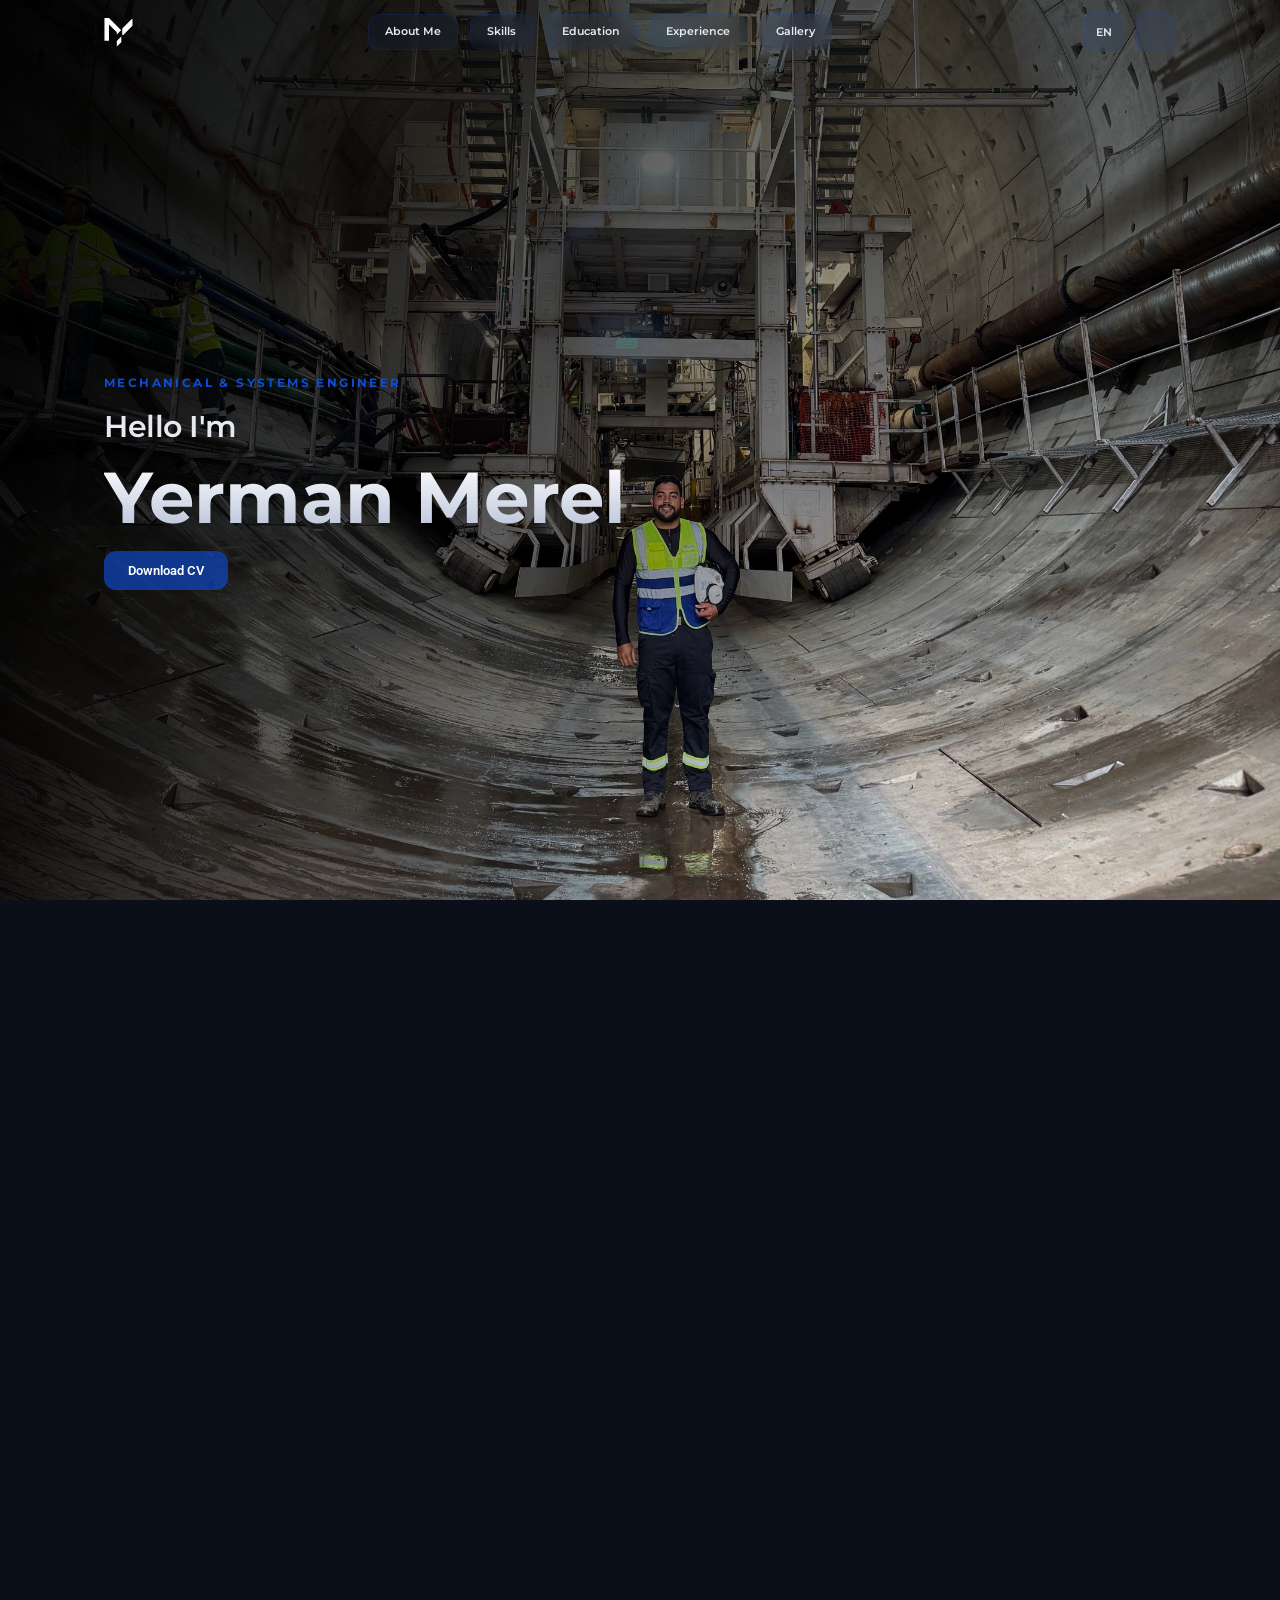
==== commit 2fe1adcf: "Version 2.0.0, al 90% falta el despliegue de las skills." ====
--- a/index.html
+++ b/index.html
@@ -1,875 +1,950 @@
 <!DOCTYPE html>
 <html lang="en">
-<head>
-  <meta charset="utf-8" />
-  <meta name="viewport" content="width=device-width, initial-scale=1" />
-  <title>Yerman Merel</title>
-  <meta name="description" content="Portafolio profesional de Yerman, Mechanical Design Engineer: diseño CAD, FEA, vibraciones, manufactura y validación de prototipos." />
-  <meta name="theme-color" content="#0b1a3a" />
-  <meta property="og:title" content="Yerman – Mechanical Engineer" />
-  <meta property="og:description" content="Mechanical Engineer with international experience in large scale infrastructure projects. 
-                                          I've contributed to key tunneling projects in Panama, Peru and USA, combining technical design 
-                                          with hands-on field execution from static analysis to FAT protocols and lifting strategies." />
-  <meta property="og:type" content="website" />
-  <meta property="og:image" content="assets/preview.jpg" />
-  <link rel="preconnect" href="https://fonts.googleapis.com">
-  <link rel="preconnect" href="https://fonts.gstatic.com" crossorigin>
-  <link href="https://fonts.googleapis.com/css2?family=Montserrat:ital,wght@0,100..900;1,100..900&family=Open+Sans:ital,wght@0,300..800;1,300..800&display=swap" rel="stylesheet">
-  <link href="https://fonts.googleapis.com/icon?family=Material+Icons" rel="stylesheet">
-  <link rel="stylesheet" href="/style.css">
-  <link rel="icon" type="image/png" href="/assets/Logo/Logo_White.svg">
-  <script type="application/ld+json">
-    {
-      "@context": "https://schema.org",
-      "@type": "Person",
-      "name": "Yerman Merel",
-      "jobTitle": "Mechanical Design Engineer",
-      "url": "https://engyermanmerel.github.io/",
-      "sameAs": [
-        "https://www.linkedin.com/in/yermanmerel/",
-        "https://github.com/tu-usuario"
-      ],
-      "knowsAbout": ["CAD", "FEA", "Dynamic Analysis", "Control", "CFD"],
-      "worksFor": {
-        "@type": "Freelancer",
-        "name": "Mechanical Design Project"
+  <head>
+    <meta charset="utf-8" />
+    <meta name="viewport" content="width=device-width, initial-scale=1" />
+    <title>Yerman Merel</title>
+    <!-- Meta Tag: Information about me when someone share my porfolio -->
+    <meta name="description" content="Professional portfolio of Yerman Merel, Mechanical Engineer with experience as Field Engineer, Project Engineer and Systems Engineer in tunneling and large-scale infrastructure projects." />
+    <meta name="theme-color" content="#0b1a3a" />
+    <meta property="og:title" content="Yerman Merel | Mechanical Engineer & Project Engineer" />
+    <meta property="og:description" content="Mechanical Engineer with international experience as Field Engineer, Project Engineer and Systems Engineer in large-scale tunneling and infrastructure projects. Focused on technical execution, design validation, FAT protocols and lifting strategies." />
+    <meta property="og:type" content="website" />
+    <meta property="og:image" content="https://engyermanmerel.github.io/assets/preview.jpg" />
+    <!-- Material Icon API -->
+    <link href="https://fonts.googleapis.com/icon?family=Material+Icons" rel="stylesheet">
+    <!-- Font API (Google Fonts) -->
+    <link rel="preconnect" href="https://fonts.googleapis.com">
+    <link rel="preconnect" href="https://fonts.gstatic.com" crossorigin>
+    <link href="https://fonts.googleapis.com/css2?family=Montserrat:ital,wght@0,100..900;1,100..900&family=Roboto:ital,wght@0,100..900;1,100..900&display=swap" rel="stylesheet">
+    <!-- Link Style -->
+    <link rel="stylesheet" href="/style.css">
+    <!-- Favicon -->
+    <link rel="icon" type="image/png" href="/assets/Logo/Logo_White.svg">
+    <!-- SEO posicionamiento -->
+    <script type="application/ld+json">
+      {
+        "@context": "https://schema.org",
+        "@type": "Person",
+        "name": "Yerman Merel",
+        "url": "https://engyermanmerel.github.io/",
+        "email": "mailto:ymerel_02@outlook.com",
+        "jobTitle": [
+          "Project Engineer",
+          "Field Engineer",
+          "Systems Engineer",
+          "Mechanical Engineer"
+        ],
+        "address": {
+          "@type": "PostalAddress",
+          "addressLocality": "Panamá City",
+          "addressCountry": "Panamá"
+        },
+        "alumniOf": {
+          "@type": "CollegeOrUniversity",
+          "name": "Universidad Tecnológica de Panamá",
+          "sameAs": "https://utp.ac.pa/"
+        },
+        "sameAs": [
+          "https://www.linkedin.com/in/yermanmerel/",
+          "https://github.com/Engyermanmerel"
+        ],
+        "knowsAbout": [
+          "Mechanical Engineering",
+          "Project Engineering",
+          "Field Engineering",
+          "Systems Engineering",
+          "Mechanical Design",
+          "Industrial Piping Design",
+          "CAD Modeling",
+          "3D Design",
+          "Engineering Documentation",
+          "Technical Reporting",
+          "Design Validation",
+          "Industrial Projects",
+          "Tunnel Construction Engineering"
+        ],
+        "worksFor": {
+          "@type": "Organization",
+          "name": "Freelance / Engineering Projects"
+        }
       }
-    }
-  </script>
-</head>
-<body>
-  <!-- HERO & NAV -->
-  <section id="home" class="hero">
-    <div class="temp-lyt-sect container">
-      <header class="hero__nav" aria-label="Main Navbar">
-        <a class="hero__brand" href="#home" aria-label="Ir al inicio">
-          <div class="hero__logo" aria-hidden="true">
-            <img src="/assets/Logo/Logo_White.svg" alt="YM Logo">
-          </div>
-        </a>
-        <nav class="hero__nav-links" aria-label="Sections">
-          <a href="#about">About Me</a>
-          <a href="#skills">Skills</a>
-          <a href="#education">Education</a>
-          <a href="#experiencia">Experience</a>
-          <a href="#galery">Galery</a>
-        </nav>
-      </header>
-      <div class="hero__content">
-        <span class="hero__content-tag" aria-label="Profession">Mechanical & Systems Engineer</span>
-        <h1>Hello I'm</h1>
-        <h1 class="hero__content-name">Yerman Merel</h1>
-        <div class="hero__content-btn">
-          <a class="btn primary" href="#pro">Projects</a>
-          <a class="btn" href="/assets/CV/ENGLISH/Project Engineer and Maintence Specialist/Yerman_Merel_PA2025_v1.3.pdf" download>Download CV</a>
-        </div>
-      </div>
-    </div>
-  </section>
-
-  <!-- ABOUT -->
-  <section id="about" class="about">
-    <div class="temp-lyt-sect container about__container">
-      <div class="about__content"> 
-        <!--Item 1-->
-        <div class="about__content-photo">
-          <img src="/assets/Profile Photos/Home_Profile_Op2.png" alt="Photo About me">
-        </div>
-        <!--Item 2-->
-        <div class="about__bio">
-            <span class="section-span">Who am I</span>
-            <p class="about__title">I stand for science,</br> striving to reduce uncertainty</br> by following the fundamental laws </p>
-            <p class="about__description">Engineering is not just a discipline it is a calling to understand, create, and serve. Through study and innovation, I aim to build knowledge that lasts, solutions that empower, and ideas that inspire. That is why I am an engineer. </p>
-        </div>
-      </div>
-    </div>
-  </section>
-
-  <!-- SKILLS -->
-  <section id="skills" class="skills">
-    <div class="container temp-lyt-sect">
-      <!-- Iten 1 - TITLE OF SECTION -->
-      <h2>Skills<span class="section-span"> | Hard & Soft</span></h2>
-
-      <!-- Iten 2 - Main Content of Skill Section and btns -->
-      <div class="skills__content">
-        <img src="./assets/Background_Home_Page/Skill_Resource/Redesign of Skill Section - Normal Status.png" alt="Product Development">
-        <!-- Btn Above of Background Image -->
-        <button class="open-modal skill__btn-fr" id="openModal5">
-          <i class="material-icons close_icon">add</i>
-        </button>
-        <!-- Add Button Fixed Over the Image - Second -->
-        <button class="open-modal skill__btn-sc" id="openModal6">
-          <i class="material-icons close_icon">add</i>
-        </button>
-        <!-- Add Button Fixed Over the Image - Third -->
-        <button class="open-modal skill__btn-tr" id="openModal7">
-          <i class="material-icons close_icon">add</i>
-        </button>
-      </div>
-    </div>
-
-    <!-- Modal for Skills - Concept and Requirement-->
-    <div class="overlay" id="modal5" aria-hidden="true">
-      <div class="skill__modal modal5" role="dialog" aria-modal="true" aria-labelledby="modal-title">
-        <!-- Button to close -->
-        <div class="btn-cont-clos">
-          <button id="close" data-close="modal5" aria-label="Close modal"><i class="material-icons close_icon">close</i></button>
-        </div>
-        <!-- Container -->
-        <div class="grid-cont-mod skill__modal-cont__grid-space ">
-          <!-- Title and Subtitle -->
-          <div class="modal-header">
-            <Span>Phase 1</Span>
-            <h2>Concept and Requirement</h2>
-          </div>
-          <!-- Colum 1 -->
-          <div class="modal-col-fr modal-secs temp-lyt-sect skills__modal-cont">
-            <h3>Hard Skills</h3>
-            <section class="content-section">
-              <ul class="skills__modal-cont__list">
-                <li>Requirement breakdown</li>
-                <li>System architecture fundamentals</li>
-                <li>DFMEA methodology (academic level)</li>
-                <li>CAD for concept evaluation</li>
-                <li>Engineering trade-off analysis</li>
-                <li>Mechanical system modeling (theoretical)</li>
-              </ul>
-            </section>
-          </div>
-          <!-- Colum 2 -->
-          <div class="modal-col-sc modal-secs temp-lyt-sect skills__modal-cont">
-            <h3>Soft Skills</h3>
-            <section class="content-section">
-              <ul class="skills__modal-cont__list">
-                <li>Analytical thinking</li>
-                <li>Curiosity and proactive learning</li>
-                <li>Communication and documentation</li>
-                <li>Collaboration in multidisciplinary teams</li>
-                <li>Creative problem-solving</li>
-                <li>Adaptability and willingness to learn</li>
-              </ul>
-            </section>
-          </div>
-          <div class="modal-concl skills__cont-soft">
-            <p><strong>Experience Associate:</strong> Herrenknecht Tunneling Service Panama Corp., Theoretical Knowledge</p>
-            <p><strong>Tools:</strong> Notion (Requirements), MATLAB Simulink (System Architecture), Excel (DFMEA - PFMEA), Fusion 360 & Inventor (Concept Design), SAP Business Suite</p>
-          </div>
-        </div>
-      </div>
-    </div>
-
-    <!-- Modal for Skills - Design And Development-->
-    <div class="overlay" id="modal6" aria-hidden="true">
-      <div class="skill__modal modal6" role="dialog" aria-modal="true" aria-labelledby="modal-title">
-        <!-- Button to close -->
-        <div class="btn-cont-clos">
-          <button id="close" data-close="modal6" aria-label="Close modal"><i class="material-icons close_icon">close</i></button>
-        </div>
-        <!-- Container -->
-          <div class="grid-cont-mod skill__modal-cont__grid-space ">
+    </script>
+  </head>
+
+  <body>
+    <!-- HERO & NAV -->
+    <section id="home" class="hero">
+        <!-- Nav Bar -->
+        <header class="container hero__nav" aria-label="Main Navbar">
+          <a class="hero__brand" href="#home" aria-label="Ir al inicio">
+            <div class="hero__logo" aria-hidden="true">
+              <img src="/assets/Logo/Logo_White.svg" alt="YM Logo">
+            </div>
+          </a>
+          <nav class="hero__nav-links" aria-label="Sections">
+            <a href="#about">About Me</a>
+            <a href="#skills">Skills</a>
+            <a href="#education">Education</a>
+            <a href="#experience">Experience</a>
+            <a href="#galery">Gallery</a>
+          </nav>
+          <!-- Btn of Change them and Language -->
+          <div class="hero__actions">
+            <button id="lang-toggle" class="btn-icon" title="Change Language">EN</button>
+            <button id="theme-toggle" class="btn-icon" title="Toggle Theme">
+              <span class="material-icons">light_mode</span>
+            </button>
+          </div>
+        </header>
+        <!-- Content of Hero -->
+        <div class="container hero__display">
+          <div class="hero__content">
+            <span class="hero__content-tag">Mechanical & Systems Engineer</span>
+            <h2 class="hero__greeting">Hello I'm</h2>
+            <h1 class="hero__content-name">Yerman Merel</h1>
+            <!-- CV Collection -->
+            <div class="cv-dropdown">
+              <button class="btn-cv-primary">
+                <span class="material-symbols-outlined">Download CV</span>
+              </button>
+
+              <div class="cv-options">
+                <div class="cv-group">
+                  <span>Project Engineer</span>
+                  <a href="./assets/CVs/ENGLISH/PROJECT MANAGER/20260214_Yerman-Merel_CV_ENG_v2.1_APR.pdf" download class="cv-download-link" data-type="Project Engineer" data-lang="EN">English (EN)</a>
+                  <a href="./assets/CVs/ESPAÑOL/INGENIERO DE PROYECTOS/20260214_Yerman-Merel_CV_ESP_v2.0_APR.pdf" download class="cv-download-link" data-type="Project Engineer" data-lang="ES">Español (ES)</a>
+                </div>
+              </div>
+            </div>
+          </div>
+        </div>
+    </section>
+
+    <!-- ABOUT -->
+    <section id="about" class="about section-padding">
+      <div class="container about__wrapper">
+        
+        <div class="about__grid">
+          <div class="about__visual">
+            <div class="about__image-canvas">
+              <img src="/assets/Profile Photos/Home_Profile_Op2.webp" alt="Yerman Merel - Project Engineer" class="about__img">
+              <div class="about__blob"></div>
+            </div>
+          </div>
+
+          <article class="about__text">
+            <header class="about__header">
+              <span class="about__badge">Who am I</span>
+              <h2 class="about__headline">
+                I stand for science, <span class="highlight">reducing uncertainty</span> through fundamental laws.
+              </h2>
+            </header>
+            
+            <div class="about__body">
+              <p class="about__paragraph">
+                Through study and innovation, I aim to build knowledge that lasts, solutions that empower, and ideas that inspire. That is why I am an engineer.
+              </p>
+            </div>
+
+            <div class="about__footer">
+              <a href="#experience" class="btn-link">
+                <span class="btn-link__text">See Career</span>
+                <span class="material-icons btn-link__icon">arrow_forward</span>
+              </a>
+            </div>
+          </article>
+        </div>
+      </div>
+    </section>
+
+    <!-- SKILLS -->
+    <section id="skills" class="section_normal">
+      <div class="container">
+        <header class="ti-sect ti-sect--left">
+          <span class="section-span">Engineering Stack</span>
+          <h2>Product Development Lifecycle</h2>
+        </header>
+
+        <div class="skills__visual-container">
+          <img src="./assets/Background_Home_Page/Skill_Resource/Redesign of Skill Section - Normal Status.png" 
+              alt="Product Development Lifecycle Diagram" 
+              class="skills__diagram">
+
+          <div class="skills__hotspots">
+            <button class="hotspot hotspot--1 open-modal" id="open-Modal5" aria-label="Ver Phase 1">
+              <span class="hotspot__pulse"></span>
+              <span class="material-icons">add</span>
+              <span class="hotspot__label">Concept</span>
+            </button>
+
+            <button class="hotspot hotspot--2" id="skillopen" aria-label="Ver Phase 2">
+              <span class="hotspot__pulse"></span>
+              <span class="material-icons">add</span>
+              <span class="hotspot__label">Development</span>
+            </button>
+
+            <button class="hotspot hotspot--3" id="skillopen" aria-label="Ver Phase 3">
+              <span class="hotspot__pulse"></span>
+              <span class="material-icons">add</span>
+              <span class="hotspot__label">Realization</span>
+            </button>
+          </div>
+        </div>
+      </div>
+    </section>
+
+    <!-- PROJECTS -->
+    <section id="pro">
+      <div class="proj__container temp-lyt-sect">
+        <header class="ti-sect ti-sect--right">
+          <span class="section-span">Project Portfolio</span>
+          <h2>Systems Engineering & Technical Implementations</h2>
+        </header>
+
+        <!--Carrusel Container -->
+        <div class="proj__carrusel" id="carousel">
+          <!-- Card 1 -->
+          <div class="proj__carrusel-card proj__card-fi">
+              <div class="proj__carrusel-card__info">
+                <h3>Dynamic Seismic Validation of a Diesel Engine Support Structure</h3>
+                <button class="open-modal" id="openModal1">
+                  <i class="material-icons close_icon">add</i>
+                </button>
+              </div>
+          </div>
+          <!-- Card 2 -->
+          <div class="proj__carrusel-card proj__card-sc">
+                <div class="proj__carrusel-card__info">
+                  <h3>Design and Development of a RoboCup Small Size League Division B Robot </h3>
+                  <button class="open-modal" id="openModal2"><i class="material-icons close_icon">add</i></button>
+                </div>
+          </div>
+          <!-- Card 3 -->
+          <div class="proj__carrusel-card proj__card-tr">
+                <div class="proj__carrusel-card__info">
+                  <h3>Dynamic Model of Vortex-induced-Vibration Wind Turbine</h3>
+                  <button class="open-modal" id="openModal3"><i class="material-icons close_icon">add</i></button>
+                </div>
+          </div>
+          <!-- Card 4 -->
+          <div class="proj__carrusel-card proj__card-fr">
+                <div class="proj__carrusel-card__info">
+                  <h3>Engineering Interfaces with Code</h3>
+                  <button class="open-modal" id="openModal4"><i class="material-icons close_icon">add</i></button>
+                </div>
+          </div>
+        </div>
+
+          <!--Controls of Carrusel-->
+          <div class="proj__controls">
+            <button id="prev"><i class="material-icons">chevron_left</i></button>
+            <button id="next"><i class="material-icons">chevron_right</i></button>
+          </div>
+      </div>
+
+      <!--Overlay + Modal 1-->
+      <div class="overlay" id="modal1" aria-hidden="true">
+        <div class="modal modal1" role="dialog" aria-modal="true" aria-labelledby="modal-title">
+          <!-- Button to close -->
+          <div class="btn-cont-clos">
+            <button id="close" data-close="modal1" aria-label="Close modal"><i class="material-icons close_icon">close</i></button>
+          </div>
+          <!-- Container -->
+          <div class="grid-cont-mod proj__card-grid-gap">
             <!-- Title and Subtitle -->
             <div class="modal-header">
-              <Span>Phase 2</Span>
-              <h2>Design And Development</h2>
+              <Span>Dynamic Analysis</Span>
+              <h2>Dynamic Seismic Validation of a Diesel Engine Support Structure</h2>
+            </div>
+            <!-- Introduction -->
+            <div class="modal-intr modal-secs content-section">
+              <h3>Introduction</h3>
+              <p>
+                This Dynamic analysis is part of the design of the structural steel support system with a reinforced slab to support more than two industrial motors by Caterpillar. 
+                These motors are responsible for generating electricity for an industrial plant in the province of Veraguas, Panama. 
+                The purpose is to evaluate the integrity of the structure under vibrations induced by a natural phenomenon such as an earthquake 
+                with a magnitude of 8 on the Richter scale, since that region has been affected more than once over the years by earthquakes of this magnitude. 
+                The growing concern is to protect the investment and ensure the reliability for the client. As engineers, it is our duty to carry out these goals.
+              </p>
             </div>
             <!-- Colum 1 -->
-            <div class="modal-col-fr modal-secs temp-lyt-sect skills__modal-cont">
-              <h3>Hard Skills</h3>
-              <section class="content-section">
-                <ul class="skills__modal-cont__list">
-                  <li><strong>Design & Modeling:</strong> 3D modeling and CAD proficiency</li>
-                  <li><strong>Simulation & Analysis</strong> Structural analysis (FEA), Vibration analysis (Academic Experience)</li>
-                  <li><strong>Manufacturing Knowledge:</strong> Designing for manufacturability (DFM)</li>
-                  <li><strong>Prototyping: </strong>Use of 3D printers, Basic machining or fabrication (Academic Experience)</li>
-                  <li><strong>Technical Documentation: </strong> Familiar with GD&T, Bill of materials (BOM) creation</li>
-                  <li><strong>PLM / Data Management Tools:</strong> Windchill and Fusion Manage</li>
+            <div class="modal-col-fr modal-secs">
+              <section class="content-section">
+                <h3>Problem Statement</h3>
+                <p>
+                  During the design phase of a structural steel support system with a reinforced slab in the province of Veraguas, Panama, the team identified a concern related to the region’s seismic activity. 
+                  Earthquakes can generate strong inertia forces, uneven deformations, and high stresses that may compromise the performance of the structure. 
+                  To address this risk, the system requires a detailed analysis to validate its capacity and confirm that it can safely withstand seismic conditions.
+                </p>
+                <figure>
+                    <img src="./assets/Projects/Wallpaper/Sismic/EstructuraRevit_Sismic.png" alt="Revit render of overall strcutre">
+                    <figcaption class="img__caption">3D view of Structural Steel Support System with a Reinforced Slab</figcaption>
+                </figure>
+                <h3>Objetives</h3>
+                <p>
+                    To perform a modal analysis of the steel structure under free vibration conditions to determine its theoretical vibration modes and validate 
+                    them through computational simulation in Autodesk Inventor. Furthermore, to evaluate the dynamic response of the structure under seismic excitation 
+                    represented by earthquake ground motion amplitudes in order to assess its preliminary structural integrity and reliability.
+                </p>
+              </section>
+              <section class="content-section">
+                  <ul class="modal__list-robot">
+                    <li>Perform a modal analysis</li>
+                    <li>Validate the theoretical vibration modes</li>
+                    <li>Simulate seismic excitation scenarios</li>
+                    <li>Quantify displacement, acceleration, and stress responses</li>
+                    <li>Compare theoretical predictions with simulation outcomes</li>
+                  </ul>
+                  <figure>
+                      <img src="./assets/Projects/Wallpaper/Sismic/PlanoDeConstrucciònEstructura1.png" alt="2D drawing of overall strcutre">
+                      <figcaption class="img__caption">2D view of Structural Steel Support System with a Reinforced Slab</figcaption>
+                  </figure>
+                  <h3>Results: Modal Analysis</h3>
+                <p>
+                  1. Determine the mass of the System
+                </p>
+                <figure>
+                    <img src="./assets/Projects/Wallpaper/Sismic/Phase_of_Approach/3.jpg" alt="Phase 1 of the modal analysis">
+                    <figcaption class="img__caption">Phase 1</figcaption>
+                </figure>
+              </section>
+            </div>
+            <!-- Colum 2 -->
+            <div class="modal-col-sc modal-secs">
+              <section class="content-section">
+                <p>
+                  2. Simplify the complex of structure. <strong>(Important Phase)</strong>
+                </p>
+                <p>
+                  The structure shown in the provided drawing contains features that complicate the computational evaluation 
+                  and may lead to inaccurate results due to poor constraint relationships within the model. This requires us 
+                  to introduce geometric and modeling simplifications, allowing us to focus on the primary structural components 
+                  that significantly influence the solution. By reducing unnecessary details, we improve mesh quality, 
+                  avoid over-constraining the system, and ensure a more stable and reliable finite-element analysis.</p>
+                <figure>
+                    <img src="./assets/Projects/Wallpaper/Sismic/Phase_of_Approach/5.jpg" alt="Phase 2 reduce the complex of system">
+                    <figcaption class="img__caption">Phase 2</figcaption>
+                </figure>
+                <p>
+                  3. Determine of the system rigid
+                </p>
+                <figure>
+                    <img src="./assets/Projects/Wallpaper/Sismic/Phase_of_Approach/7.jpg" alt="Phase 3 Determine of the system rigid">
+                    <figcaption class="img__caption">Phase 3</figcaption>
+                </figure>
+                <p>
+                  4. Determine the natural frecuency of the system
+                </p>
+                <figure>
+                    <img src="./assets/Projects/Wallpaper/Sismic/Phase_of_Approach/8.jpg" alt="Phase 3 Determine of the natural frequency">
+                    <figcaption class="img__caption">Phase 4</figcaption>
+                </figure>
+              </section>
+              <section class="content-section">
+                <h3>Results: Simulate seismic excitation scenarios</h3>
+                <p>
+                  1. Procesing data with fourier transform in Python for determine the dominante frequency and maximun amplitud of the different earthquakers
+                </p>
+                  <figure>
+                      <img src="./assets/Projects/Wallpaper/Sismic/Phase_of_Approach/9.jpg" alt="Duhamel’s Integral for Undamped System">
+                      <figcaption class="img__caption">Data Processing in Python</figcaption>
+                  </figure>
+                  <p>
+                    2. Duhamel’s Integral for Undamped System
+                  </p>
+                  <figure>
+                    <img src="./assets/Projects/Wallpaper/Sismic/Phase_of_Approach/10.jpg" alt="Duhamel’s Integral for Undamped System">
+                    <figcaption class="img__caption">Duhamel’s Integral for Undamped System</figcaption>
+                  </figure>
+              </section>
+            </div>
+            <!-- Conclution -->
+            <div class="modal-concl modal-secs">
+              <h3>Conclusion</h3>
+              <p>
+                the results provide a comprehensive understanding of the structural dynamic behavior under 
+                both theoretical and simulated conditions. By simulating seismic excitation scenarios, it was possible to observe how the structure responds to real-world 
+                dynamic loads, making it clear how displacement, acceleration, and stress distributions evolve during such events. 
+                The comparison between analytical expectations and numerical simulations demonstrated strong agreement, confirming 
+                the reliability of the modeling approach and the assumptions used.
+              </p>
+            </div>
+          </div>
+        </div>
+      </div>
+
+      <!--Modal 2-->
+      <div class="overlay" id="modal2" >
+        <div class="modal modal2" role="dialog" aria-modal="true" aria-labelledby="modal-title">
+          <!-- Button to close -->
+          <div class="btn-cont-clos">
+            <button id="close" data-close="modal2" aria-label="Close modal"><i class="material-icons close_icon">close</i></button>
+          </div>
+          <!-- Container -->
+          <div class="grid-cont-mod proj__card-grid-gap">
+            <!-- Title and Subtitle -->
+            <div class="modal-header">
+              <Span>Mechatronics</Span>
+              <h2>Design and Development of a RoboCup <br>Small Size League - Division B Robot</h2>
+            </div>
+            <!-- Introduction -->
+            <div class="modal-intr modal-secs content-section">
+              <h3>Introduction</h3>
+              <p>Within the framework of the development of technologies applied to robotics and artificial intelligence, the challenge arises 
+                to design and build a robot capable of competing in the Small Size League Division B, a category that is part of the robotic soccer 
+                competitions organized by RoboCup. The main objective of this project is to combine mechanical design, programming, and electronics skills to create an efficient, 
+                fast, and strategically intelligent robot capable of interacting with a team and performing in a competitive environment.
+              </p>
+            </div>
+            <!-- Colum 1 -->
+            <div class="modal-col-fr modal-secs">
+              <section class="content-section">
+                <h3>Problem</h3>
+                <P>
+                  The SSL Robocup features the competition format of 11v11 football matches with an orange golf ball referred 
+                  to as the A division, while the 6v6 matches refer to its B division. Teams build robots based on a set of defined 
+                  constraints and rules.
+                  <br>
+                  Division B was chosen according to its own criteria of design and the resources available at that time. 
+                  <br>
+                  The principal constraints of Division B were defined by the Rules of the RoboCup Small Size League document.
+                </P>
+                <figure>
+                    <img src="./assets/Projects/Robot/Field_Dimension.png" alt="Field Dimension for Division B">
+                    <figcaption class="img__caption">Field dimensions and markings for division B</figcaption>
+                </figure>
+              </section>
+              <section class="content-section">
+                <h3>Objetives</h3>
+                <h4>General</h4>
+                <p>
+                  The purpose of this project is to apply engineering knowledge across programming, mechanical, and electronic fields 
+                  to the development of an autonomous robot capable of executing movements and actions characteristic of football.
+                </p>
+                <h4>Specific</h4>
+                <ul class="modal__list-robot">
+                  <li>Design each of the actuator elements to perform kicking, dribbling and movement.</li>
+                  <li>Mathematical approaches for the prediction of spherics and trajectory planning.</li>
+                  <li>Apply image processing techniques for spherical, distance, and velocity detection of moving objects.</li>
+                  <li>Design electronic systems for dribbler activation, kick actuators and motion activation.</li>
+                  <li>Implement additive manufacturing techniques for the manufacture of parts.</li>
+                  <li>Design logical and mathematical programming processes using ROS1 for communication to implement algorithms in parallel.</li>
+                  <li>Use of Raspberry Pi 4 controller to communicate actuators and programming algorithms.</li>
                 </ul>
+                <figure>
+                    <img src="./assets/Projects/Robot/AsemblieRobot.png" alt="Mounting Parts of Robot">
+                    <figcaption class="img__caption">Mounting the dribble, wheels and batteries to the base of the robot</figcaption>
+                </figure>
               </section>
             </div>
             <!-- Colum 2 -->
-            <div class="modal-col-sc modal-secs temp-lyt-sect skills__modal-cont">
-              <h3>Soft Skills</h3>
-              <section class="content-section">
-                <ul class="skills__modal-cont__list">
-                  <li>Problem-Solving</li>
-                  <li>Communication</li>
-                  <li>Teamwork</li>
-                  <li>Creativity & Innovation</li>
-                  <li>Adaptability</li>
-                  <li>Curiosity and motivation</li>
-                </ul>
-              </section>
-            </div>
-            <div class="modal-concl skills__cont-soft">
-              <p><strong>Experience Associate:</strong> China Railway Tunnel Group, Academic Projects.</p>
-              <p><strong>Tools:</strong> Creo & Autodesk Fusion 360 (3D Modeling), Autodesk AutoCAD (2D Drawing), ANSYS & Autodesk Inventor (Simulation & Analysis)</p>
-            </div>
-          </div>
-        </div>
+            <div class="modal-col-sc modal-secs">
+              <section class="content-section">
+                <h3>Approach</h3>
+                <p></p>
+                <figure>
+                    <img src="./assets/Projects/Sismic/PlanoDeConstrucciònEstructura1.png" alt="Plano técnico de una estructura">
+                    <figcaption class="img__caption">Plano técnico de la estructura principal</figcaption>
+                </figure>
+                <h3>Results</h3>
+                <p>
+                    Este plano detalla la disposición y dimensiones de la estructura, incluyendo las ubicaciones de las columnas y vigas. Se han considerado los códigos de construcción locales para garantizar la estabilidad y seguridad de la obra.
+                </p>
+              </section>
+              <section class="content-section">
+                  <figure>
+                      <img src="./assets/Projects/Sismic/AnalisisInvetorEstructura1.png" alt="Modelo 3D con análisis de tensiones">
+                      <figcaption>Análisis de tensiones en el modelo 3D</figcaption>
+                  </figure>
+                  <p>
+                      Este modelo 3D muestra un análisis de tensiones y deformaciones utilizando colores para indicar las áreas de mayor y menor esfuerzo. Los resultados sugieren ajustes en el diseño para optimizar la resistencia estructural.
+                  </p>
+              </section>
+            </div>
+            <!-- Conclution -->
+            <div class="modal-concl modal-secs">
+              <h3>Conclusion</h3>
+              <p>Here goes the conclution </p>
+            </div>
+          </div>
+        </div>
+      </div>
+
+      <!--Modal 3-->
+      <div class="overlay" id="modal3" >
+        <div class="modal modal3" role="dialog" aria-modal="true" aria-labelledby="modal-title">
+          <!-- Button to close -->
+          <div class="btn-cont-clos">
+            <button id="close" data-close="modal3" aria-label="Close modal"><i class="material-icons close_icon">close</i></button>
+          </div>
+          <!-- Container -->
+          <div class="grid-cont-mod proj__card-grid-gap">
+            <!-- Title and Subtitle -->
+            <div class="modal-header">
+              <Span>Research</Span>
+              <h2>Dynamic Model of Vortex-induced-Vibration Wind Turbine</h2>
+            </div>
+            <!-- Introduction -->
+            <div class="modal-intr modal-secs">
+              <p>Hola soy una introducciòn</p>
+            </div>
+            <!-- Colum 1 -->
+            <div class="modal-col-fr modal-secs">
+              <section class="content-section">
+                <figure>
+                    <img src="./assets/Projects/Sismic/PlanoDeConstrucciònEstructura1.png" alt="Plano técnico de una estructura">
+                    <figcaption>Plano técnico de la estructura principal</figcaption>
+                </figure>
+                <p>
+                    Este plano detalla la disposición y dimensiones de la estructura, incluyendo las ubicaciones de las columnas y vigas. Se han considerado los códigos de construcción locales para garantizar la estabilidad y seguridad de la obra.
+                </p>
+              </section>
+              <section class="content-section">
+                  <figure>
+                      <img src="./assets/Projects/Sismic/AnalisisInvetorEstructura1.png" alt="Modelo 3D con análisis de tensiones">
+                      <figcaption>Análisis de tensiones en el modelo 3D</figcaption>
+                  </figure>
+                  <p>
+                      Este modelo 3D muestra un análisis de tensiones y deformaciones utilizando colores para indicar las áreas de mayor y menor esfuerzo. Los resultados sugieren ajustes en el diseño para optimizar la resistencia estructural.
+                  </p>
+              </section>
+            </div>
+            <!-- Colum 2 -->
+            <div class="modal-col-sc modal-secs">
+              <section class="content-section">
+                <figure>
+                    <img src="./assets/Projects/Sismic/PlanoDeConstrucciònEstructura1.png" alt="Plano técnico de una estructura">
+                    <figcaption>Plano técnico de la estructura principal</figcaption>
+                </figure>
+                <p>
+                    Este plano detalla la disposición y dimensiones de la estructura, incluyendo las ubicaciones de las columnas y vigas. Se han considerado los códigos de construcción locales para garantizar la estabilidad y seguridad de la obra.
+                </p>
+              </section>
+              <section class="content-section">
+                  <figure>
+                      <img src="./assets/Projects/Sismic/AnalisisInvetorEstructura1.png" alt="Modelo 3D con análisis de tensiones">
+                      <figcaption>Análisis de tensiones en el modelo 3D</figcaption>
+                  </figure>
+                  <p>
+                      Este modelo 3D muestra un análisis de tensiones y deformaciones utilizando colores para indicar las áreas de mayor y menor esfuerzo. Los resultados sugieren ajustes en el diseño para optimizar la resistencia estructural.
+                  </p>
+              </section>
+            </div>
+            <!-- Conclution -->
+            <div class="modal-concl modal-secs">
+              <h3>Conclusion</h3>
+              <p>Here goes the conclution </p>
+            </div>
+          </div>
+        </div>
+      </div>
+
+      <!--Modal 4-->
+      <div class="overlay" id="modal4" >
+        <div class="modal modal4" role="dialog" aria-modal="true" aria-labelledby="modal-title">
+          <!-- Button to close -->
+          <div class="btn-cont-clos">
+            <button id="close" data-close="modal4" aria-label="Close modal"><i class="material-icons close_icon">close</i></button>
+          </div>
+          <!-- Container -->
+          <div class="grid-cont-mod proj__card-grid-gap">
+            <!-- Title and Subtitle -->
+            <div class="modal-header">
+              <Span>Software</Span>
+              <h2>Engineering Interfaces with Code</h2>
+            </div>
+            <!-- Introduction -->
+            <div class="modal-intr modal-secs">
+              <p>Hola soy una introducciòn</p>
+            </div>
+            <!-- Colum 1 -->
+            <div class="modal-col-fr modal-secs">
+              <section class="content-section">
+                <figure>
+                    <img src="./assets/Projects/Sismic/PlanoDeConstrucciònEstructura1.png" alt="Plano técnico de una estructura">
+                    <figcaption>Plano técnico de la estructura principal</figcaption>
+                </figure>
+                <p>
+                    Este plano detalla la disposición y dimensiones de la estructura, incluyendo las ubicaciones de las columnas y vigas. Se han considerado los códigos de construcción locales para garantizar la estabilidad y seguridad de la obra.
+                </p>
+              </section>
+              <section class="content-section">
+                  <figure>
+                      <img src="./assets/Projects/Sismic/AnalisisInvetorEstructura1.png" alt="Modelo 3D con análisis de tensiones">
+                      <figcaption>Análisis de tensiones en el modelo 3D</figcaption>
+                  </figure>
+                  <p>
+                      Este modelo 3D muestra un análisis de tensiones y deformaciones utilizando colores para indicar las áreas de mayor y menor esfuerzo. Los resultados sugieren ajustes en el diseño para optimizar la resistencia estructural.
+                  </p>
+              </section>
+            </div>
+            <!-- Colum 2 -->
+            <div class="modal-col-sc modal-secs">
+              <section class="content-section">
+                <figure>
+                    <img src="./assets/Projects/Sismic/PlanoDeConstrucciònEstructura1.png" alt="Plano técnico de una estructura">
+                    <figcaption>Plano técnico de la estructura principal</figcaption>
+                </figure>
+                <p>
+                    Este plano detalla la disposición y dimensiones de la estructura, incluyendo las ubicaciones de las columnas y vigas. Se han considerado los códigos de construcción locales para garantizar la estabilidad y seguridad de la obra.
+                </p>
+              </section>
+              <section class="content-section">
+                  <figure>
+                      <img src="./assets/Projects/Sismic/AnalisisInvetorEstructura1.png" alt="Modelo 3D con análisis de tensiones">
+                      <figcaption>Análisis de tensiones en el modelo 3D</figcaption>
+                  </figure>
+                  <p>
+                      Este modelo 3D muestra un análisis de tensiones y deformaciones utilizando colores para indicar las áreas de mayor y menor esfuerzo. Los resultados sugieren ajustes en el diseño para optimizar la resistencia estructural.
+                  </p>
+              </section>
+            </div>
+            <!-- Conclution -->
+            <div class="modal-concl modal-secs">
+              <p>Here goes the conclution </p>
+            </div>
+          </div>
+        </div>
+      </div>
+
+    </section>
+
+    <!-- PROFESIONAL EXPERIENCE --> 
+    <section id="experience" class="section_normal">
+    <div class="container">
+      <header class="ti-sect ti-sect--left">
+          <span class="section-span">Experience</span>
+          <h2>Professional Journey</h2>
+      </header>
+
+      <div class="experience-timeline">
+
+        <!-- EXPERIENCE ITEM -->
+        <article class="experience-item" data-exp-id="hk">
+          <div class="experience-dot"></div>
+
+          <div class="experience-card">
+            <div class="experience-top">
+              <div>
+                <h3 class="experience-role">Project Engineer</h3>
+                <p class="experience-company">Herrenknecht AG</p>
+              </div>
+
+              <div class="experience-date">
+                <span>Jan 2025</span> - <span>Jul 2025</span>
+              </div>
+            </div>
+
+            <div class="experience-meta">
+              <span class="experience-location">
+                <i class="material-icons">location_on</i>
+                Schwanau, Germany
+              </span>
+
+              <span class="experience-type">Full-Time</span>
+            </div>
+
+            <p class="experience-summary">
+              Developed engineering documentation, technical reports, and design validations
+              for tunneling machine projects under international standards.
+            </p>
+
+            <div class="experience-tags">
+              <span>SolidWorks</span>
+              <span>FEA</span>
+              <span>Project Management</span>
+              <span>Technical Reporting</span>
+            </div>
+
+            <div class="experience-actions">
+              <button class="btn-view btn-details-trigger">
+                View Details
+              </button>
+              <a href="experience/herrenknecht.html" class="btn-link">
+                Full Case Study →
+              </a>
+            </div>
+          </div>
+        </article>
+
+        <!-- EXPERIENCE ITEM -->
+        <article class="experience-item" data-exp-id="crtg">
+          <div class="experience-dot"></div>
+
+          <div class="experience-card">
+            <div class="experience-top">
+              <div>
+                <h3 class="experience-role">Industrial Piping Design (Intern)</h3>
+                <p class="experience-company">China Railway Tunnel Group (CRTG)</p>
+              </div>
+
+              <div class="experience-date">
+                <span>Aug 2024</span> - <span>Jan 2025</span>
+              </div>
+            </div>
+
+            <div class="experience-meta">
+              <span class="experience-location">
+                <i class="material-icons">location_on</i>
+                Panamá City, Panamá
+              </span>
+
+              <span class="experience-type">Internship</span>
+            </div>
+
+            <p class="experience-summary">
+              Supported industrial piping layout design, coordination with engineering teams,
+              and technical documentation for tunneling construction projects.
+            </p>
+
+            <div class="experience-tags">
+              <span>AutoCAD</span>
+              <span>Piping Design</span>
+              <span>3D Modeling</span>
+              <span>Technical Drafting</span>
+            </div>
+
+            <div class="experience-actions">
+              <button class="btn-view btn-details-trigger">
+                View Details
+              </button>
+              <a href="experience/crtg.html" class="btn-link">
+                Full Case Study →
+              </a>
+            </div>
+          </div>
+        </article>
+
       </div>
     </div>
-
-    <!-- Modal for Skills - Design Realization-->
-    <div class="overlay" id="modal7" aria-hidden="true">
-      <div class="skill__modal modal7" role="dialog" aria-modal="true" aria-labelledby="modal-title">
-        <!-- Button to close -->
-        <div class="btn-cont-clos">
-          <button id="close" data-close="modal7" aria-label="Close modal"><i class="material-icons close_icon">close</i></button>
-        </div>
-        <!-- Container -->
-        <div class="grid-cont-mod skill__modal-cont__grid-space ">
-          <!-- Title and Subtitle -->
-          <div class="modal-header">
-            <Span>Phase 3</Span>
-            <h2>Design Realization</h2>
-          </div>
-          <!-- Colum 1 -->
-          <div class="modal-col-fr modal-secs temp-lyt-sect skills__modal-cont">
-            <h3>Hard Skills</h3>
-            <section class="content-section">
-              <ul class="skills__modal-cont__list">
-                <li>Knowledge of mechanical components and failure modes</li>
-                <li>Basic reliability engineering</li>
-                <li>Quality standards knowledge (Europe & American Standards)</li>
-                <li>Instrument and measurement knowledge</li>
-                <li>Experience reading service reports</li>
-                <li>Basic electrical or control system familiarity (theoretical)</li>
-              </ul>
-            </section>
-          </div>
-          <!-- Colum 2 -->
-          <div class="modal-col-sc modal-secs temp-lyt-sect skills__modal-cont">
-            <h3>Soft Skills</h3>
-            <section class="content-section">
-              <ul class="skills__modal-cont__list">
-                <li>Communication</li>
-                <li>Teamwork</li>
-                <li>Adaptability</li>
-                <li>Attention to detail</li>
-                <li>Time management</li>
-                <li>Continuous improvement mindset</li>
-                <li>Empathy for users and service technicians</li>
-              </ul>
-            </section>
-          </div>
-          <div class="modal-concl skills__cont-soft">
-            <p><strong>Experience Associate:</strong> Herrenknecht Tunneling Service Panama Corp., China Railway Tunnel Group</p>
-            <p><strong>Tools:</strong> Notion, MATLAB, Excel, SAP Business Suite</p>
-          </div>
+    </section>
+
+    <!-- MODAL PANEL -->
+    <div class="experience-modal" id="expModal">
+    <div class="experience-modal-content">
+      <button class="modal-close-btn" id="closeExpModal">&times;</button>
+
+      <div class="modal-header">
+        <h2 id="modalTitle"></h2>
+        <p id="modalCompany"></p>
+      </div>
+
+      <div class="modal-body">
+        <div class="modal-gallery" id="modalImages"></div>
+
+        <div class="modal-info">
+          <h4>Overview</h4>
+          <p id="modalDesc"></p>
+
+          <h4>Key Contributions</h4>
+          <ul id="modalTasks"></ul>
+
+          <h4>Tools & Technologies</h4>
+          <div class="modal-tags" id="modalTools"></div>
+
+          <a id="modalLink" href="#" class="modal-btn">
+            View Full Project →
+          </a>
         </div>
       </div>
     </div>
-  </section>
-
-  <!-- PROJECTS -->
-  <section id="pro">
-    <div class="proj__container temp-lyt-sect">
-      <div class="ti-sect-ri">
-        <h2>Porfolio <span class="section-span">| Projects</span></h2>
-        <p class="pro__slogan">"Creativity solves, <strong>Analysis</strong> confirms, <span class="accent-word">PROOF</span> proves." <span>-Yerman M.</span></p>
-      </div>
-
-      <!--Carrusel Container -->
-      <div class="proj__carrusel" id="carousel">
+    </div>
+
+    <!-- EDUCATION -->
+    <section id="education" class="section_normal">
+      <div class="container fl-ly-sect">
+        <header class="ti-sect ti-sect--right">
+          <span class="section-span">Education</span>
+          <h2>Academic</h2>
+        </header>
+
+        <div class="grid edu-temp-grid">
+          <div class="card utp">
+            <div class="edu-card-grid">
+              <div class="edu-card-log">
+                <img src="./assets/Logo/UTP.png" class="utp-logo" alt="Technology University of Panama">
+              </div>
+              <!-- content item -->
+              <div class="edu-card-cont">
+                <strong>Bachelor of Science (B.Sc.), Mechanical Engineering</strong>
+                <div class="muted">Technology University of Panama</div>
+                <p class="muted"><em>With a minor in Dynamic Systems and Automation.</em></p>
+              </div>
+              <!-- Date -->
+              <div class="edu-card-date">
+                <p>Jan 2018 - Dec 2024</p>
+              </div>
+            </div>
+          </div>
+          
+          <!-- L&T EduTech -->
+          <div class="card utp">
+            <div class="edu-card-grid">
+              <div class="edu-card-log">
+                <img src="./assets/Logo/L_and_T_EduTech.png" class="utp-logo" alt="L&T EduTech">
+              </div>
+              <!-- content item -->
+              <div class="edu-card-cont">
+                <strong>Specialization: Design of Industrial Piping Systems</strong>
+                <div class="muted">L&T EduTech</div>
+                <div class="edu-card-cont-ach">
+                  <p class="muted">
+                    <em>
+                      Design the piping system to comply with global codes standards, 
+                      Stress analysis using industry-accepted stress analysis software, 
+                      Modify the pipe routing along with supports, Material specification sheet, 
+                      Optimization of pipe routing.
+                    </em>
+                  </p>
+                </div>
+              </div>
+              <!-- Date -->
+              <div class="edu-card-date">
+                <p>Expected - Dec 2026</p>
+              </div>
+            </div>
+          </div>
+        </div>
+      </div>
+    </section>
+
+    <!-- GALERY SECTION -->
+    <section id="gallery" class="section_normal">
+    <div class="container galery-container">
+
+      <!-- Title of Gallery -->
+      <header class="ti-sect ti-sect--left">
+          <span class="section-span">Gallery</span>
+          <h2>A collection of my academic, engineering, and professional experiences.</h2>
+      </header>
+
+      <!-- Gallery Grid -->
+      <div class="gallery-grid">
+
         <!-- Card 1 -->
-        <div class="proj__carrusel-card proj__card-fi">
-            <div class="proj__carrusel-card__info">
-              <h3>Dynamic Seismic Validation of a Diesel Engine Support Structure</h3>
-              <button class="open-modal" id="openModal1">
-                <i class="material-icons close_icon">add</i>
-              </button>
-            </div>
-        </div>
+        <article class="gallery-card">
+          <img src="assets/Gallery/CRTG/img2.jpg" alt="TBM Project">
+          <div class="gallery-info">
+            <h3>TBM</h3>
+            <p>Understanding the operational parameters of a Mixshield Tunnel Boring Machine.</p>
+          </div>
+        </article>
+
         <!-- Card 2 -->
-        <div class="proj__carrusel-card proj__card-sc">
-              <div class="proj__carrusel-card__info">
-                <h3>Design and Development of a RoboCup Small Size League Division B Robot </h3>
-                <button class="open-modal" id="openModal2"><i class="material-icons close_icon">add</i></button>
-              </div>
-        </div>
+        <article class="gallery-card">
+          <img src="assets/Gallery/Conference/img1.jpg" alt="Conference of Science">
+          <div class="gallery-info">
+            <h3>Conference of Science</h3>
+            <p>Participating and presenting research in an academic environment.</p>
+          </div>
+        </article>
+
         <!-- Card 3 -->
-        <div class="proj__carrusel-card proj__card-tr">
-              <div class="proj__carrusel-card__info">
-                <h3>Dynamic Model of Vortex-induced-Vibration Wind Turbine</h3>
-                <button class="open-modal" id="openModal3"><i class="material-icons close_icon">add</i></button>
-              </div>
-        </div>
+        <article class="gallery-card">
+          <img src="assets/Gallery/Herrenknecht/img5.jpg" alt="Herrenknecht AG Visit">
+          <div class="gallery-info">
+            <h3>Herrenknecht AG</h3>
+            <p>Engineering experience and learning from one of the biggest TBM manufacturers.</p>
+          </div>
+        </article>
+
         <!-- Card 4 -->
-        <div class="proj__carrusel-card proj__card-fr">
-              <div class="proj__carrusel-card__info">
-                <h3>Engineering Interfaces with Code</h3>
-                <button class="open-modal" id="openModal4"><i class="material-icons close_icon">add</i></button>
-              </div>
-        </div>
-      </div>
-
-        <!--Controls of Carrusel-->
-        <div class="proj__controls">
-          <button id="prev"><i class="material-icons">chevron_left</i></button>
-          <button id="next"><i class="material-icons">chevron_right</i></button>
-        </div>
+        <article class="gallery-card">
+          <img src="assets/Gallery/CRTG/img7.jpg" alt="CRTG Experience">
+          <div class="gallery-info">
+            <h3>CRTG</h3>
+            <p>Hands-on experience in tunneling operations, mechanical systems and inspection.</p>
+          </div>
+        </article>
+
+      </div>
+
     </div>
-
-    <!--Overlay + Modal 1-->
-    <div class="overlay" id="modal1" aria-hidden="true">
-      <div class="modal modal1" role="dialog" aria-modal="true" aria-labelledby="modal-title">
-        <!-- Button to close -->
-        <div class="btn-cont-clos">
-          <button id="close" data-close="modal1" aria-label="Close modal"><i class="material-icons close_icon">close</i></button>
-        </div>
-        <!-- Container -->
-        <div class="grid-cont-mod proj__card-grid-gap">
-          <!-- Title and Subtitle -->
-          <div class="modal-header">
-            <Span>Dynamic Analysis</Span>
-            <h2>Dynamic Seismic Validation of a Diesel Engine Support Structure</h2>
-          </div>
-          <!-- Introduction -->
-          <div class="modal-intr modal-secs content-section">
-            <h3>Introduction</h3>
-            <p>
-              This Dynamic analysis is part of the design of the structural steel support system with a reinforced slab to support more than two industrial motors by Caterpillar. 
-              These motors are responsible for generating electricity for an industrial plant in the province of Veraguas, Panama. 
-              The purpose is to evaluate the integrity of the structure under vibrations induced by a natural phenomenon such as an earthquake 
-              with a magnitude of 8 on the Richter scale, since that region has been affected more than once over the years by earthquakes of this magnitude. 
-              The growing concern is to protect the investment and ensure the reliability for the client. As engineers, it is our duty to carry out these goals.
-            </p>
-          </div>
-          <!-- Colum 1 -->
-          <div class="modal-col-fr modal-secs">
-            <section class="content-section">
-              <h3>Problem Statement</h3>
-              <p>
-                During the design phase of a structural steel support system with a reinforced slab in the province of Veraguas, Panama, the team identified a concern related to the region’s seismic activity. 
-                Earthquakes can generate strong inertia forces, uneven deformations, and high stresses that may compromise the performance of the structure. 
-                To address this risk, the system requires a detailed analysis to validate its capacity and confirm that it can safely withstand seismic conditions.
-              </p>
-              <figure>
-                  <img src="./assets/Projects/Wallpaper/Sismic/EstructuraRevit_Sismic.png" alt="Revit render of overall strcutre">
-                  <figcaption class="img__caption">3D view of Structural Steel Support System with a Reinforced Slab</figcaption>
-              </figure>
-              <h3>Objetives</h3>
-              <p>
-                  To perform a modal analysis of the steel structure under free vibration conditions to determine its theoretical vibration modes and validate 
-                  them through computational simulation in Autodesk Inventor. Furthermore, to evaluate the dynamic response of the structure under seismic excitation 
-                  represented by earthquake ground motion amplitudes in order to assess its preliminary structural integrity and reliability.
-              </p>
-            </section>
-            <section class="content-section">
-                <ul class="modal__list-robot">
-                  <li>Perform a modal analysis</li>
-                  <li>Validate the theoretical vibration modes</li>
-                  <li>Simulate seismic excitation scenarios</li>
-                  <li>Quantify displacement, acceleration, and stress responses</li>
-                  <li>Compare theoretical predictions with simulation outcomes</li>
-                </ul>
-                <figure>
-                    <img src="./assets/Projects/Wallpaper/Sismic/PlanoDeConstrucciònEstructura1.png" alt="2D drawing of overall strcutre">
-                    <figcaption class="img__caption">2D view of Structural Steel Support System with a Reinforced Slab</figcaption>
-                </figure>
-                <h3>Results: Modal Analysis</h3>
-              <p>
-                1. Determine the mass of the System
-              </p>
-              <figure>
-                  <img src="./assets/Projects/Wallpaper/Sismic/Phase_of_Approach/3.jpg" alt="Phase 1 of the modal analysis">
-                  <figcaption class="img__caption">Phase 1</figcaption>
-              </figure>
-            </section>
-          </div>
-          <!-- Colum 2 -->
-          <div class="modal-col-sc modal-secs">
-            <section class="content-section">
-              <p>
-                2. Simplify the complex of structure. <strong>(Important Phase)</strong>
-              </p>
-              <p>
-                The structure shown in the provided drawing contains features that complicate the computational evaluation 
-                and may lead to inaccurate results due to poor constraint relationships within the model. This requires us 
-                to introduce geometric and modeling simplifications, allowing us to focus on the primary structural components 
-                that significantly influence the solution. By reducing unnecessary details, we improve mesh quality, 
-                avoid over-constraining the system, and ensure a more stable and reliable finite-element analysis.</p>
-              <figure>
-                  <img src="./assets/Projects/Wallpaper/Sismic/Phase_of_Approach/5.jpg" alt="Phase 2 reduce the complex of system">
-                  <figcaption class="img__caption">Phase 2</figcaption>
-              </figure>
-              <p>
-                3. Determine of the system rigid
-              </p>
-              <figure>
-                  <img src="./assets/Projects/Wallpaper/Sismic/Phase_of_Approach/7.jpg" alt="Phase 3 Determine of the system rigid">
-                  <figcaption class="img__caption">Phase 3</figcaption>
-              </figure>
-              <p>
-                4. Determine the natural frecuency of the system
-              </p>
-              <figure>
-                  <img src="./assets/Projects/Wallpaper/Sismic/Phase_of_Approach/8.jpg" alt="Phase 3 Determine of the natural frequency">
-                  <figcaption class="img__caption">Phase 4</figcaption>
-              </figure>
-            </section>
-            <section class="content-section">
-              <h3>Results: Simulate seismic excitation scenarios</h3>
-              <p>
-                1. Procesing data with fourier transform in Python for determine the dominante frequency and maximun amplitud of the different earthquakers
-              </p>
-                <figure>
-                    <img src="./assets/Projects/Wallpaper/Sismic/Phase_of_Approach/9.jpg" alt="Duhamel’s Integral for Undamped System">
-                    <figcaption class="img__caption">Data Processing in Python</figcaption>
-                </figure>
-                <p>
-                  2. Duhamel’s Integral for Undamped System
-                </p>
-                <figure>
-                  <img src="./assets/Projects/Wallpaper/Sismic/Phase_of_Approach/10.jpg" alt="Duhamel’s Integral for Undamped System">
-                  <figcaption class="img__caption">Duhamel’s Integral for Undamped System</figcaption>
-                </figure>
-            </section>
-          </div>
-          <!-- Conclution -->
-          <div class="modal-concl modal-secs">
-            <h3>Conclusion</h3>
-            <p>
-              the results provide a comprehensive understanding of the structural dynamic behavior under 
-              both theoretical and simulated conditions. By simulating seismic excitation scenarios, it was possible to observe how the structure responds to real-world 
-              dynamic loads, making it clear how displacement, acceleration, and stress distributions evolve during such events. 
-              The comparison between analytical expectations and numerical simulations demonstrated strong agreement, confirming 
-              the reliability of the modeling approach and the assumptions used.
-            </p>
-          </div>
-        </div>
-      </div>
+    </section>
+
+
+    <!-- FOOTER SECTION -->
+    <footer class="footer">
+    <div class="footer_container_sect">
+
+      <!-- Logo -->
+      <div class="footer_logo">
+        <a href="#home" aria-label="Go to homepage">
+          <img src="./assets/Logo/PERSONAL_LOGO_GRADIENT.png" alt="Yerman Merel Logo">
+        </a>
+      </div>
+
+      <!-- Copyright / Info -->
+      <div class="footer_cont">
+        <p>
+          © <span id="year"></span> <strong>Yerman Merel</strong>. All rights reserved.
+        </p>
+        <p>
+          Build & Design by <strong>Yerman Merel</strong> (since 2023)
+        </p>
+        <p class="footer_version">
+          Version <span>v2.0.0</span>
+        </p>
+      </div>
+
+      <!-- Social Links -->
+      <nav class="footer_list_socialmedia" aria-label="Social media links">
+        <a href="https://www.linkedin.com/in/yermanmerel/" target="_blank" rel="noopener noreferrer">
+          LinkedIn
+        </a>
+
+        <a href="mailto:ymerel_02@outlook.com">
+          Email
+        </a>
+
+        <a href="https://github.com/Engyermanmerel" target="_blank" rel="noopener noreferrer">
+          GitHub
+        </a>
+      </nav>
+
     </div>
-
-    <!--Modal 2-->
-    <div class="overlay" id="modal2" >
-      <div class="modal modal2" role="dialog" aria-modal="true" aria-labelledby="modal-title">
-        <!-- Button to close -->
-        <div class="btn-cont-clos">
-          <button id="close" data-close="modal2" aria-label="Close modal"><i class="material-icons close_icon">close</i></button>
-        </div>
-        <!-- Container -->
-        <div class="grid-cont-mod proj__card-grid-gap">
-          <!-- Title and Subtitle -->
-          <div class="modal-header">
-            <Span>Mechatronics</Span>
-            <h2>Design and Development of a RoboCup <br>Small Size League - Division B Robot</h2>
-          </div>
-          <!-- Introduction -->
-          <div class="modal-intr modal-secs content-section">
-            <h3>Introduction</h3>
-            <p>Within the framework of the development of technologies applied to robotics and artificial intelligence, the challenge arises 
-              to design and build a robot capable of competing in the Small Size League Division B, a category that is part of the robotic soccer 
-              competitions organized by RoboCup. The main objective of this project is to combine mechanical design, programming, and electronics skills to create an efficient, 
-              fast, and strategically intelligent robot capable of interacting with a team and performing in a competitive environment.
-            </p>
-          </div>
-          <!-- Colum 1 -->
-          <div class="modal-col-fr modal-secs">
-            <section class="content-section">
-              <h3>Problem</h3>
-              <P>
-                The SSL Robocup features the competition format of 11v11 football matches with an orange golf ball referred 
-                to as the A division, while the 6v6 matches refer to its B division. Teams build robots based on a set of defined 
-                constraints and rules.
-                <br>
-                Division B was chosen according to its own criteria of design and the resources available at that time. 
-                <br>
-                The principal constraints of Division B were defined by the Rules of the RoboCup Small Size League document.
-              </P>
-              <figure>
-                  <img src="./assets/Projects/Robot/Field_Dimension.png" alt="Field Dimension for Division B">
-                  <figcaption class="img__caption">Field dimensions and markings for division B</figcaption>
-              </figure>
-            </section>
-            <section class="content-section">
-              <h3>Objetives</h3>
-              <h4>General</h4>
-              <p>
-                The purpose of this project is to apply engineering knowledge across programming, mechanical, and electronic fields 
-                to the development of an autonomous robot capable of executing movements and actions characteristic of football.
-              </p>
-              <h4>Specific</h4>
-              <ul class="modal__list-robot">
-                <li>Design each of the actuator elements to perform kicking, dribbling and movement.</li>
-                <li>Mathematical approaches for the prediction of spherics and trajectory planning.</li>
-                <li>Apply image processing techniques for spherical, distance, and velocity detection of moving objects.</li>
-                <li>Design electronic systems for dribbler activation, kick actuators and motion activation.</li>
-                <li>Implement additive manufacturing techniques for the manufacture of parts.</li>
-                <li>Design logical and mathematical programming processes using ROS1 for communication to implement algorithms in parallel.</li>
-                <li>Use of Raspberry Pi 4 controller to communicate actuators and programming algorithms.</li>
-              </ul>
-              <figure>
-                  <img src="./assets/Projects/Robot/AsemblieRobot.png" alt="Mounting Parts of Robot">
-                  <figcaption class="img__caption">Mounting the dribble, wheels and batteries to the base of the robot</figcaption>
-              </figure>
-            </section>
-          </div>
-          <!-- Colum 2 -->
-          <div class="modal-col-sc modal-secs">
-            <section class="content-section">
-              <h3>Approach</h3>
-              <p></p>
-              <figure>
-                  <img src="./assets/Projects/Sismic/PlanoDeConstrucciònEstructura1.png" alt="Plano técnico de una estructura">
-                  <figcaption class="img__caption">Plano técnico de la estructura principal</figcaption>
-              </figure>
-              <h3>Results</h3>
-              <p>
-                  Este plano detalla la disposición y dimensiones de la estructura, incluyendo las ubicaciones de las columnas y vigas. Se han considerado los códigos de construcción locales para garantizar la estabilidad y seguridad de la obra.
-              </p>
-            </section>
-            <section class="content-section">
-                <figure>
-                    <img src="./assets/Projects/Sismic/AnalisisInvetorEstructura1.png" alt="Modelo 3D con análisis de tensiones">
-                    <figcaption>Análisis de tensiones en el modelo 3D</figcaption>
-                </figure>
-                <p>
-                    Este modelo 3D muestra un análisis de tensiones y deformaciones utilizando colores para indicar las áreas de mayor y menor esfuerzo. Los resultados sugieren ajustes en el diseño para optimizar la resistencia estructural.
-                </p>
-            </section>
-          </div>
-          <!-- Conclution -->
-          <div class="modal-concl modal-secs">
-            <h3>Conclusion</h3>
-            <p>Here goes the conclution </p>
-          </div>
+    </footer>
+
+
+    <!-- JAVASCRIPT SECTION -->
+    <script src="script.js"></script>
+
+    <!-- MODAL OF SKILLS -->
+    <div class="overlay" id="modal5" aria-hidden="true">
+      <div class="modal modal5" role="dialog" aria-modal="true" aria-labelledby="modal-title">
+        <button class="btn-close" data-close="modal5">
+          <span class="material-icons">close</span>
+        </button>
+        
+        <div class="modal-header">
+          <span>PHASE 01</span>
+          <h2>Concept & Requirements</h2>
+        </div>
+
+        <div class="modal-grid">
+          <div class="modal-column">
+            <h3><span class="material-icons">settings</span> Hard Skills</h3>
+            <ul>
+              <li>Requirement breakdown & analysis</li>
+              <li>System architecture fundamentals</li>
+              <li>CAD for concept evaluation</li>
+            </ul>
+          </div>
+          <div class="modal-column">
+            <h3><span class="material-icons">psychology</span> Soft Skills</h3>
+            <ul>
+              <li>Analytical thinking</li>
+              <li>Creative problem-solving</li>
+              <li>Technical documentation</li>
+            </ul>
+          </div>
+        </div>
+        
+        <div class="modal-footer">
+          <p><strong>Tools:</strong> Notion, MATLAB, Fusion 360</p>
         </div>
       </div>
     </div>
-
-    <!--Modal 3-->
-    <div class="overlay" id="modal3" >
-      <div class="modal modal3" role="dialog" aria-modal="true" aria-labelledby="modal-title">
-        <!-- Button to close -->
-        <div class="btn-cont-clos">
-          <button id="close" data-close="modal3" aria-label="Close modal"><i class="material-icons close_icon">close</i></button>
-        </div>
-        <!-- Container -->
-        <div class="grid-cont-mod proj__card-grid-gap">
-          <!-- Title and Subtitle -->
-          <div class="modal-header">
-            <Span>Research</Span>
-            <h2>Dynamic Model of Vortex-induced-Vibration Wind Turbine</h2>
-          </div>
-          <!-- Introduction -->
-          <div class="modal-intr modal-secs">
-            <p>Hola soy una introducciòn</p>
-          </div>
-          <!-- Colum 1 -->
-          <div class="modal-col-fr modal-secs">
-            <section class="content-section">
-              <figure>
-                  <img src="./assets/Projects/Sismic/PlanoDeConstrucciònEstructura1.png" alt="Plano técnico de una estructura">
-                  <figcaption>Plano técnico de la estructura principal</figcaption>
-              </figure>
-              <p>
-                  Este plano detalla la disposición y dimensiones de la estructura, incluyendo las ubicaciones de las columnas y vigas. Se han considerado los códigos de construcción locales para garantizar la estabilidad y seguridad de la obra.
-              </p>
-            </section>
-            <section class="content-section">
-                <figure>
-                    <img src="./assets/Projects/Sismic/AnalisisInvetorEstructura1.png" alt="Modelo 3D con análisis de tensiones">
-                    <figcaption>Análisis de tensiones en el modelo 3D</figcaption>
-                </figure>
-                <p>
-                    Este modelo 3D muestra un análisis de tensiones y deformaciones utilizando colores para indicar las áreas de mayor y menor esfuerzo. Los resultados sugieren ajustes en el diseño para optimizar la resistencia estructural.
-                </p>
-            </section>
-          </div>
-          <!-- Colum 2 -->
-          <div class="modal-col-sc modal-secs">
-            <section class="content-section">
-              <figure>
-                  <img src="./assets/Projects/Sismic/PlanoDeConstrucciònEstructura1.png" alt="Plano técnico de una estructura">
-                  <figcaption>Plano técnico de la estructura principal</figcaption>
-              </figure>
-              <p>
-                  Este plano detalla la disposición y dimensiones de la estructura, incluyendo las ubicaciones de las columnas y vigas. Se han considerado los códigos de construcción locales para garantizar la estabilidad y seguridad de la obra.
-              </p>
-            </section>
-            <section class="content-section">
-                <figure>
-                    <img src="./assets/Projects/Sismic/AnalisisInvetorEstructura1.png" alt="Modelo 3D con análisis de tensiones">
-                    <figcaption>Análisis de tensiones en el modelo 3D</figcaption>
-                </figure>
-                <p>
-                    Este modelo 3D muestra un análisis de tensiones y deformaciones utilizando colores para indicar las áreas de mayor y menor esfuerzo. Los resultados sugieren ajustes en el diseño para optimizar la resistencia estructural.
-                </p>
-            </section>
-          </div>
-          <!-- Conclution -->
-          <div class="modal-concl modal-secs">
-            <h3>Conclusion</h3>
-            <p>Here goes the conclution </p>
-          </div>
-        </div>
-      </div>
-    </div>
-
-    <!--Modal 4-->
-    <div class="overlay" id="modal4" >
-      <div class="modal modal4" role="dialog" aria-modal="true" aria-labelledby="modal-title">
-        <!-- Button to close -->
-        <div class="btn-cont-clos">
-          <button id="close" data-close="modal4" aria-label="Close modal"><i class="material-icons close_icon">close</i></button>
-        </div>
-        <!-- Container -->
-        <div class="grid-cont-mod proj__card-grid-gap">
-          <!-- Title and Subtitle -->
-          <div class="modal-header">
-            <Span>Software</Span>
-            <h2>Engineering Interfaces with Code</h2>
-          </div>
-          <!-- Introduction -->
-          <div class="modal-intr modal-secs">
-            <p>Hola soy una introducciòn</p>
-          </div>
-          <!-- Colum 1 -->
-          <div class="modal-col-fr modal-secs">
-            <section class="content-section">
-              <figure>
-                  <img src="./assets/Projects/Sismic/PlanoDeConstrucciònEstructura1.png" alt="Plano técnico de una estructura">
-                  <figcaption>Plano técnico de la estructura principal</figcaption>
-              </figure>
-              <p>
-                  Este plano detalla la disposición y dimensiones de la estructura, incluyendo las ubicaciones de las columnas y vigas. Se han considerado los códigos de construcción locales para garantizar la estabilidad y seguridad de la obra.
-              </p>
-            </section>
-            <section class="content-section">
-                <figure>
-                    <img src="./assets/Projects/Sismic/AnalisisInvetorEstructura1.png" alt="Modelo 3D con análisis de tensiones">
-                    <figcaption>Análisis de tensiones en el modelo 3D</figcaption>
-                </figure>
-                <p>
-                    Este modelo 3D muestra un análisis de tensiones y deformaciones utilizando colores para indicar las áreas de mayor y menor esfuerzo. Los resultados sugieren ajustes en el diseño para optimizar la resistencia estructural.
-                </p>
-            </section>
-          </div>
-          <!-- Colum 2 -->
-          <div class="modal-col-sc modal-secs">
-            <section class="content-section">
-              <figure>
-                  <img src="./assets/Projects/Sismic/PlanoDeConstrucciònEstructura1.png" alt="Plano técnico de una estructura">
-                  <figcaption>Plano técnico de la estructura principal</figcaption>
-              </figure>
-              <p>
-                  Este plano detalla la disposición y dimensiones de la estructura, incluyendo las ubicaciones de las columnas y vigas. Se han considerado los códigos de construcción locales para garantizar la estabilidad y seguridad de la obra.
-              </p>
-            </section>
-            <section class="content-section">
-                <figure>
-                    <img src="./assets/Projects/Sismic/AnalisisInvetorEstructura1.png" alt="Modelo 3D con análisis de tensiones">
-                    <figcaption>Análisis de tensiones en el modelo 3D</figcaption>
-                </figure>
-                <p>
-                    Este modelo 3D muestra un análisis de tensiones y deformaciones utilizando colores para indicar las áreas de mayor y menor esfuerzo. Los resultados sugieren ajustes en el diseño para optimizar la resistencia estructural.
-                </p>
-            </section>
-          </div>
-          <!-- Conclution -->
-          <div class="modal-concl modal-secs">
-            <p>Here goes the conclution </p>
-          </div>
-        </div>
-      </div>
-    </div>
-
-  </section>
-
-  <!-- PROFESSIONAL EXPERIENCE -->
-  <section id="experiencia" class="section_normal">
-    <div class="skill-container fl-ly-sect">
-      <div class="ti-sect-lef">
-        <h2>Experience <span class="section-span">| My Carrer</span></h2>
-      </div>
-      <div class="timeline">
-        <div class="t-item_HK card_experience">
-              <div class="muted-item-left">
-                <h3 class="rolle">Project Engineer</h3>
-                <p class="company">Herrenknecht AG</p>
-              </div>
-              <div class="muted-item-right">
-                <div>
-                  <p class="muted-it-ri-location"><li class="material-icons location">location_on</li> Schwanaw, Germany</p>
-                </div>
-                <p class="muted-it-ri-date">Jan 2025 - Jul 2025</p>
-              </div>
-        </div>
-        <div class="t-item_CRTG card_experience">
-          <div class="muted-item-left">
-                <h3 class="rolle">Design of Industrial Piping Systems (Intern)</h3>
-                <p class="company">China Railway Tunnel Group Co. (CRTG)</p>
-              </div>
-              <div class="muted-item-right">
-                <div>
-                  <p class="location"><li class="material-icons location">location_on</li> Panamà City, Panamà</p>
-                </div>
-                <p class="muted-it-ri-date">Aug 2024 - Jan 2025</p>
-              </div>
-        </div>
-      </div>
-    </div>
-  </section>
-
-  <!-- EDUCATION -->
-  <section id="education" class="section_galery">
-    <div class="container fl-ly-sect">
-      <div class="ti-sect-ri">
-        <h2>Education <span class="section-span">| Academic</span></h2>
-      </div>
-      <div class="grid edu-temp-grid">
-        <div class="card utp">
-          <div class="edu-card-grid">
-            <div class="edu-card-log">
-              <img src="./assets/Logo/UTP.png" class="utp-logo" alt="Technology University of Panama">
-            </div>
-            <!-- content item -->
-            <div class="edu-card-cont">
-              <strong>Bachelor of Science (B.Sc.), Mechanical Engineering</strong>
-              <div class="muted">Technology University of Panama</div>
-              <p class="muted"><em>With a minor in Dynamic Systems and Automation.</em></p>
-            </div>
-            <!-- Date -->
-             <div class="edu-card-date">
-              <p>Jan 2018 - Dec 2024</p>
-             </div>
-          </div>
-        </div>
-        
-        <!-- L&T EduTech -->
-        <div class="card utp">
-          <div class="edu-card-grid">
-            <div class="edu-card-log">
-              <img src="./assets/Logo/L_and_T_EduTech.png" class="utp-logo" alt="L&T EduTech">
-            </div>
-            <!-- content item -->
-            <div class="edu-card-cont">
-              <strong>Specialization: Design of Industrial Piping Systems</strong>
-              <div class="muted">L&T EduTech</div>
-              <div class="edu-card-cont-ach">
-                <p class="muted">
-                  <em>
-                    Design the piping system to comply with global codes standards, 
-                    Stress analysis using industry-accepted stress analysis software, 
-                    Modify the pipe routing along with supports, Material specification sheet, 
-                    Optimization of pipe routing.
-                  </em>
-                </p>
-              </div>
-            </div>
-            <!-- Date -->
-            <div class="edu-card-date">
-              <p>Expected - Dec 2026</p>
-            </div>
-          </div>
-        </div>
-      </div>
-    </div>
-  </section>
-
-  <!-- GALERY SECTION -->
-<section id="gallery" class="section_sh section_normal">
-  <div class="container galery-container">
-
-    <!-- Title of Gallery -->
-    <div class="ti-sect-lef">
-      <h2>Gallery <span class="section-span">| History</span></h2>
-      <p class="gallery-subtitle">
-        A collection of my academic, engineering, and professional experiences.
-      </p>
-    </div>
-
-    <!-- Gallery Grid -->
-    <div class="gallery-grid">
-
-      <!-- Card 1 -->
-      <article class="gallery-card">
-        <img src="assets/Gallery/CRTG/img2.jpg" alt="TBM Project">
-        <div class="gallery-info">
-          <h3>TBM</h3>
-          <p>Understanding the operational parameters of a Mixshield Tunnel Boring Machine.</p>
-        </div>
-      </article>
-
-      <!-- Card 2 -->
-      <article class="gallery-card">
-        <img src="assets/Gallery/Conference/img1.jpg" alt="Conference of Science">
-        <div class="gallery-info">
-          <h3>Conference of Science</h3>
-          <p>Participating and presenting research in an academic environment.</p>
-        </div>
-      </article>
-
-      <!-- Card 3 -->
-      <article class="gallery-card">
-        <img src="assets/Gallery/Herrenknecht/img5.jpg" alt="Herrenknecht AG Visit">
-        <div class="gallery-info">
-          <h3>Herrenknecht AG</h3>
-          <p>Engineering experience and learning from one of the biggest TBM manufacturers.</p>
-        </div>
-      </article>
-
-      <!-- Card 4 -->
-      <article class="gallery-card">
-        <img src="assets/Gallery/CRTG/img6.jpg" alt="CRTG Experience">
-        <div class="gallery-info">
-          <h3>CRTG</h3>
-          <p>Hands-on experience in tunneling operations, mechanical systems and inspection.</p>
-        </div>
-      </article>
-
-    </div>
-
-  </div>
-</section>
-
-
-<!-- FOOTER SECTION -->
-<footer class="footer">
-  <div class="footer_container_sect">
-
-    <!-- Logo -->
-    <div class="footer_logo">
-      <a href="#home" aria-label="Go to homepage">
-        <img src="./assets/Logo/PERSONAL_LOGO_GRADIENT.png" alt="Yerman Merel Logo">
-      </a>
-    </div>
-
-    <!-- Copyright / Info -->
-    <div class="footer_cont">
-      <p>
-        © <span id="year"></span> <strong>Yerman Merel</strong>. All rights reserved.
-      </p>
-      <p>
-        Build & Design by <strong>Yerman Merel</strong> (since 2023)
-      </p>
-      <p class="footer_version">
-        Version <span>v1.0.1</span>
-      </p>
-    </div>
-
-    <!-- Social Links -->
-    <nav class="footer_list_socialmedia" aria-label="Social media links">
-      <a href="https://www.linkedin.com/in/yermanmerel/" target="_blank" rel="noopener noreferrer">
-        LinkedIn
-      </a>
-
-      <a href="mailto:ymerel_02@outlook.com">
-        Email
-      </a>
-
-      <a href="https://github.com/Engyermanmerel" target="_blank" rel="noopener noreferrer">
-        GitHub
-      </a>
-    </nav>
-
-  </div>
-</footer>
-
-
-  <!-- JAVASCRIPT SECTION -->
-  <script src="script.js"></script>
-</body>
+  </body>
 </html>
--- a/style.css
+++ b/style.css
@@ -17,6 +17,11 @@
   --warn:#ffb020;
   --danger:#ef476f;
   --border-radius-cards: 22px;
+  --font-primary: "Montserrat", sans-serif;
+  --font-secundary: "Roboto", sans-serif;
+  /* Escala para calculos responsive */
+  --fluid-min-width: 320px;
+  --fluid-max-width: 1200px;
 }
 
 html,body{
@@ -30,11 +35,16 @@
   background:var(--bg);
   color:var(--ink);
   font-size: 12px;
-  font-family: "Montserrat", sans-serif;
+  font-family: var(--font-secundary);
   overflow-x: hidden;
 }
 
 /* REUSABLE COMPONENT OF STYLE */
+h1{
+  font-family: var(--font-primary);
+  /* Escala entre 2.5rem y 4rem */
+  font-size: clamp(2.5rem, 8vw, 4rem);
+}
 
 a{
   color:var(--ink);
@@ -48,10 +58,11 @@
 }
 
 .container{
-  max-width:1200px;
-  margin:0 auto;
+  max-width: var(--fluid-max-width);
+  margin: 0 auto;
   box-sizing: border-box;
-  height: 100vh;
+  width: 100%;
+  padding: 0 5vw; /* Margen interno lateral que crece con la pantalla */
 }
 
 .grid{
@@ -59,40 +70,22 @@
   gap:24px;
 }
 
-.btn{
-  display:inline-flex;
-  align-items:center;
-  gap:10px;
-  border:1px solid var(--line);
-  padding:12px 16px;
-  border-radius:14px;
-  background:#0b1020;
-  color:#fff;
-  font-weight:600;
-  transition:transform .15s ease, border-color .2s ease;
-}
-
-.btn:hover{
-  transform:translateY(-2px);
-  border-color:var(--brand-2);
-}
-
-.btn.primary{
-  background:linear-gradient(135deg,var(--brand),var(--brand-2));
-  border-color:transparent;
-}
-
 .section-span {
-  color: var(--muted); 
-  font-size: 26px;
+  color: var(--muted);
+  font-family: var(--font-primary); 
+  /* Entre 18px y 26px */
+  font-size: clamp(1.125rem, 2vw, 1.625rem); 
   font-weight: bold;
+  letter-spacing: 0.05em;
 }
 
 .card{
-  background:linear-gradient(180deg,rgba(255,255,255,0.02),rgba(255,255,255,0));
-  border:1px solid var(--line);
-  border-radius:28px;
-  padding: 28px 32px;
+  background: linear-gradient(180deg, rgba(255,255,255,0.02), rgba(255,255,255,0));
+  border: 1px solid var(--line);
+  border-radius: 28px;
+  /* Padding interno fluido */
+  padding: clamp(1.5rem, 3vw, 2.5rem);
+  transition: all 0.4s ease;
 }
 
 .card:hover{
@@ -100,10 +93,11 @@
 }
 
 .section_normal{
-  scroll-margin-top: 60px;
-  height: 100vh;
+  scroll-margin-top: 80px;
+  min-height: 100vh;
+  /* El margen vertical se ajusta: mínimo 40px, óptimo 8vh, máximo 120px */
+  padding: clamp(40px, 8vh, 120px) 0; 
   overflow: hidden;
-  margin: 96px 0;
 }
 
 .muted{
@@ -111,53 +105,59 @@
 }
 
 section h2 {
-  font-size:28px;
-  font-family: "Montserrat", sans-serif;
+  /* Entre 24px y 40px */
+  font-size: clamp(1.5rem, 4vw, 2.5rem);
+  font-family: var(--font-primary);
   font-weight: 600;
   letter-spacing: -0.015em; 
+  line-height: 1.1;
 }
 
 h3{
-  font-family:"Montserrat", sans-serif;
-  font-size: 24px;
-  line-height: 1.1428571429;
+  font-family: var(--font-primary);
+  /* Entre 20px y 24px */
+  font-size: clamp(1.25rem, 3vw, 1.5rem);
+  line-height: 1.2;
   font-weight: 600;
-  letter-spacing: .007em;
-  margin-top: 8px;
-}
-
-.accent-word {
-  color: var(--brand-2);
-  font-weight: bold;
-  font-size: 18px;
+  margin-top: 1rem;
 }
 
 .pro__slogan {
   font-size: 1rem;
 }
 
-/* Flexbox Template for Container*/
+/* Flexbox Template for Container (Global Title of Section) */
 .temp-lyt-sect{
   display: flex;
   flex-direction: column;
   position: relative;
 }
 
-/* Title format */
-.ti-sect-lef{
-  display: flex;
-  align-items: start;
+/* CLASE BASE: Define lo que ambos comparten */
+.ti-sect {
+  display: flex;
   flex-direction: column;
-  margin-bottom: 60px;
-}
-
-.ti-sect-ri{
-  display: flex;
-  align-items: end;
-  justify-content: center;
-  flex-direction: column;
-  gap: 18px;
-  margin-bottom: 60px;
+  /* Margen inferior fluido: min 40px, max 80px */
+  margin-bottom: clamp(2.5rem, 6vh, 5rem); 
+  width: 100%;
+  gap: 12px; /* Espacio consistente entre el span y el h2 */
+}
+
+/* MODIFICADORES: Solo cambian la alineación */
+.ti-sect--left {
+  align-items: flex-start;
+  text-align: left;
+}
+
+.ti-sect--right {
+  align-items: flex-end;
+  text-align: right;
+}
+
+/* OPCIONAL: Un modificador para centrar (muy común en Hero o Skills) */
+.ti-sect--center {
+  align-items: center;
+  text-align: center;
 }
 
 /* Open and Close Modal */
@@ -192,7 +192,9 @@
   transform: rotate(90deg);
 }
 
-/* ------ HOME-SECTION ------ */
+/* ===================================
+   HOME SECTION
+   =================================== */
 
 .hero{
   background-image: 
@@ -208,58 +210,154 @@
 }
 
 /* HOME__NAVE */
-
-.hero__nav{
-  display:flex;
-  align-items:center;
-  justify-content:space-between;
-  padding:14px 0;
-  height: 54px;;
-}
-
-.hero__brand{
-  display:flex;
-  align-items:center;
-  gap:12px
-}
-
+.hero__nav {
+  display: flex;
+  align-items: center;
+  justify-content: space-between;
+  height: 64px;  /* Aumentado ligeramente para mejor balance visual (Regla de oro) */
+  background: transparent; /* O un glassmorphism sutil si prefieres */
+  transition: all 0.4s cubic-bezier(0.4, 0, 0.2, 1);
+}
+
+/* BRANDING (LOGO + TEXTO) */
+.hero__brand {
+  display: flex;
+  align-items: center;
+  gap: 16px; /* Espaciado más generoso y moderno */
+  transition: opacity 0.3s ease;
+}
+
+.hero__brand:hover {
+  opacity: 0.8; /* Feedback sutil al usuario */
+}
+
+/* LOGO REFINEMENT */
 .hero__logo > img {
-  max-width:100%;
-  height:30px;
-  display:block
-}
-
-.hero__nav-links{
-  display:flex;
-  gap:18px;
-  color:var(--ink)
-}
-
-/* HOME__CONTENT */
-.hero__content{
-  margin-top: auto;
-  margin-bottom: auto;
-}
-
-.hero__content-tag{
-  display:inline-block;
-  padding:6px 10px;
-  margin-bottom: 16px;
-  border:1px solid var(--brand-2);
-  border-radius:999px;
-  font-size:12px;
-  color:var(--muted);
-}
-
-.hero__content-name{
-  font-size:clamp(48px,6vw,72px);
-  line-height: 1.08;
-  font-family: "Montserrat", sans-serif;
-}
-
-.hero__content-name{
-  padding-bottom: 20px;
-}
+  height: 32px; /* Altura fija para evitar saltos de layout */
+  width: auto;
+  display: block;
+  object-fit: contain;
+  /* Filtro sutil para que el logo se sienta integrado */
+  filter: drop-shadow(0 2px 4px rgba(0,0,0,0.05));
+}
+
+/* LINKS & ACTIONS (GLASSMORPHISM) */
+/* 1. Base compartida para Links y Botones de Acción */
+.hero__nav-links a, 
+.btn-icon {
+  display: flex;
+  align-items: center;
+  justify-content: center;
+  padding: 8px 16px;
+  border-radius: 12px;
+  font-size: 0.875rem; /* 14px consistente */
+  font-family: var(--font-primary);
+  font-weight: 600;
+  color: var(--ink); /* Usa tu variable de color de texto */
+  text-decoration: none;
+  
+  /* Efecto Glassmorphism */
+  background: rgba(15, 76, 207, 0.08); 
+  backdrop-filter: blur(8px);
+  -webkit-backdrop-filter: blur(8px);
+  border: 1px solid rgba(15, 76, 207, 0.15); /* Borde acorde al azul */
+  
+  transition: all 0.3s cubic-bezier(0.4, 0, 0.2, 1);
+}
+
+/* 2. Contenedores */
+.hero__nav-links,
+.hero__actions {
+  display: flex;
+  align-items: center;
+  gap: 12px; /* Gap consistente para equilibrio visual */
+}
+
+.hero__actions {
+  margin-left: 20px;
+}
+
+/* 3. Ajustes específicos para Botones de Acción */
+.btn-icon {
+  width: 40px;
+  height: 40px;
+  padding: 0;
+  cursor: pointer;
+  color: var(--ink);
+}
+
+.btn-icon span {
+  font-size: 1.25rem;
+}
+
+/* 4. Estados Interactivos (Hover) */
+.hero__nav-links a:hover, 
+.btn-icon:hover {
+  background: rgba(15, 76, 207, 0.2);
+  border-color: rgba(15, 76, 207, 0.4);
+  transform: translateY(-2px);
+  color: #0f4ccf;
+  box-shadow: 0 4px 15px rgba(15, 76, 207, 0.15);
+}
+
+/* 5. Estado Activo (Página actual) */
+.hero__nav-links a.active {
+  background: rgba(15, 76, 207, 0.5);
+  border-color: #0f4ccf;
+  color: #ffffff;
+}
+
+/* 6. Soporte para Light/Dark Theme en Body */
+body.light-theme .btn-icon {
+  background: rgba(0, 0, 0, 0.05);
+  color: #333;
+  border-color: rgba(0, 0, 0, 0.1);
+}
+
+/* Home Content Section */
+.hero {
+  position: relative;
+  min-height: 100vh;
+  display: flex;
+  flex-direction: column;
+  overflow: hidden;
+}
+
+/* Este contenedor ocupa el espacio restante y centra todo */
+.hero__display {
+  flex: 1; /* Toma todo el espacio debajo del Nav */
+  display: flex;
+  flex-direction: column;
+  justify-content: center; /* Centro vertical */
+  align-items: start;     /* Centro horizontal */
+  text-align: start;
+}
+
+.hero__content {
+  display: flex;
+  flex-direction: column;
+  align-items: start;
+  gap: clamp(1rem, 2vh, 2rem); /* Espaciado fluido entre elementos */
+}
+
+.hero__content-tag {
+  font-family: var(--font-primary);
+  color: var(--brand-2);
+  font-weight: 700;
+  letter-spacing: 0.2em;
+  text-transform: uppercase;
+  font-size: clamp(0.8rem, 1.5vw, 1rem);
+}
+
+.hero__content-name {
+  font-size: clamp(3rem, 10vw, 6rem); /* Grande y elegante */
+  line-height: 1;
+  margin: 0;
+  background: linear-gradient(to bottom, #fff, #b8c2d8);
+  -webkit-background-clip: text;
+  background-clip: text;  
+  -webkit-text-fill-color: transparent;
+} 
 
 .hero__content-btn{
   margin-top:20px;
@@ -268,134 +366,402 @@
   flex-wrap:wrap
 }
 
-/* ------ About ------ */ 
-.about{
-  scroll-margin-top: 18px;
-  height: 100vh;
-  width:100%;
+/*---- Style Btn Download CV ----*/
+.cv-dropdown {
+  position: relative;
+  display: inline-block;
+}
+
+.btn-cv-primary {
+  display: flex;
+  align-items: center;
+  gap: 8px;
+  background: var(--brand-2-btn);
+  color: white;
+  padding: 12px 24px;
+  border-radius: 12px;
+  border: none;
+  font-weight: 600;
+  font-family: var(--font-secundary);
+  cursor: pointer;
+  transition: all 0.3s ease;
+}
+
+.cv-options {
+  position: absolute;
+  top: 110%;
+  left: 0;
+  min-width: 220px;
+  background: rgba(255, 255, 255, 0.9);
+  backdrop-filter: blur(12px);
+  border: 1px solid rgba(15, 76, 207, 0.1);
+  border-radius: 16px;
+  box-shadow: 0 10px 30px rgba(0,0,0,0.1);
+  opacity: 0;
+  visibility: hidden;
+  transform: translateY(10px);
+  transition: all 0.3s ease;
+  z-index: 100;
+  padding: 12px;
+}
+
+.cv-dropdown:hover .cv-options {
+  opacity: 1;
+  visibility: visible;
+  transform: translateY(0);
+}
+
+.cv-group span {
   display: block;
-  margin-top: 160px;
-}
-
-.about__container{
+  font-size: 0.7rem;
+  text-transform: uppercase;
+  color: var(--brand-2-btn);
+  font-family: var(--font-secundary);
+  font-weight: 800;
+  margin-bottom: 8px;
+  letter-spacing: 1px;
+}
+
+.cv-group a {
+  display: block;
+  padding: 8px 12px;
+  color: #333;
+  text-decoration: none;
+  font-size: 0.9rem;
+  border-radius: 8px;
+  transition: background 0.2s;
+}
+
+.cv-group a:hover {
+  background: rgba(15, 76, 207, 0.05);
+  color: var(--brand-2-btn);
+}
+
+/* RESPONSIVIDAD BÁSICA for Nav Items */
+@media (max-width: 768px) {
+  .hero__nav {
+    padding: 0 20px;
+    height: 54px; /* Más compacto en móvil */
+  }
+  
+  .hero__nav-links {
+    gap: 16px;
+    font-size: 0.8rem;
+  }
+}
+
+/* ===================================
+   ABOUT ME SECTION
+   =================================== */
+.about {
+  padding: 100px 0;
+  overflow: hidden;
+}
+
+.about__grid {
+  display: grid;
+  grid-template-columns: 1fr 1.2fr; /* Asimetría elegante */
+  gap: 80px;
+  align-items: center;
+}
+
+/* EFECTO FOTO PREMIUM */
+.about__visual {
+  display: flex;
   justify-content: center;
   align-items: center;
-}
-
-.about__content{
-  display: grid;
-  grid-template-columns: 1fr 1.4fr;
-  column-gap: 6%;
-}
-
-.about__content-photo{
   width: 100%;
-  max-width: 320px;         /* optional limit */
-  aspect-ratio: 19 / 26;     /* controls height; change as needed */
-  overflow: hidden;
-  display: block;
-  margin: 0 auto;    /* Centra vertical */
-}
-
-.about__content-photo > img{
+}
+
+.about__image-canvas {
+  position: relative;
+  z-index: 1;
+  /* El tamaño se ajustará entre 300px y 500px según la pantalla */
+  width: clamp(180px, 35vw, 300px); 
+  /* Mantiene una proporción de retrato profesional */
+  aspect-ratio: 4 / 6; 
+}
+
+.about__img {
   width: 100%;
   height: 100%;
-  object-fit: cover;        /* keeps proportions, fills container */
+  object-fit: cover; /* Evita que la foto se estire */
+  border-radius: 24px;
+  filter: grayscale(20%);
+  transition: all 0.5s cubic-bezier(0.4, 0, 0.2, 1);
+  box-shadow: 0 20px 40px rgba(0, 0, 0, 0.1);
+}
+
+/* Marco decorativo dinámico */
+.about__image-canvas::before {
+  content: '';
+  position: absolute;
+  /* El desfase también es fluido */
+  top: -1.5vw;
+  left: -1.5vw;
+  width: 100%;
+  height: 100%;
+  border: 2px solid rgba(15, 76, 207, 0.3);
+  border-radius: 24px;
+  z-index: -1;
+  transition: all 0.5s ease;
+}
+
+/* Interacción: El marco se ajusta al hacer hover */
+.about__image-canvas:hover::before {
+  top: 0;
+  left: 0;
+  border-color: rgba(15, 76, 207, 0.8);
+}
+
+.about__image-canvas:hover .about__img {
+  transform: scale(1.02);
+  filter: grayscale(0%);
+}
+
+/* TIPOGRAFÍA Y CONTENIDO */
+.about__badge {
+  display: inline-block;
+  padding: 6px 14px;
+  background: rgba(15, 76, 207, 0.1);
+  color: var(--brand-2-btn);
+  border-radius: 99px;
+  font-size: 0.8rem;
+  font-weight: 700;
+  text-transform: uppercase;
+  margin-bottom: 20px;
+}
+
+.about__headline {
+  font-size: clamp(2rem, 5vw, 3rem); /* Tamaño fluido */
+  line-height: 1.1;
+  color: var(--ink); /* Tu color oscuro */
+  margin-bottom: 24px;
+}
+
+.highlight {
+  color: var(--brand-2-btn);
+  font-style: italic; /* Resalte sutil */
+}
+
+.about__paragraph {
+  font-size: 1.1rem;
+  line-height: 1.7;
+  color: var(--text-muted); /* Gris suave */
+  margin-bottom: 20px;
+}
+
+.about__footer {
+  margin-top: clamp(2rem, 5vh, 3rem);
+}
+
+.btn-link {
+  display: inline-flex;
+  align-items: center;
+  gap: 8px;
+  text-decoration: none;
+  color: var(--ink); /* Tu color principal de texto */
+  font-family: var(--font-primary);
+  font-weight: 600;
+  font-size: 1rem;
+  position: relative;
+  padding-bottom: 4px;
+  transition: color 0.3s ease;
+}
+
+/* La línea minimalista debajo del texto */
+.btn-link::after {
+  content: '';
+  position: absolute;
+  bottom: 0;
+  left: 0;
+  width: 40%; /* Empieza corta */
+  height: 2px;
+  background-color: var(--brand-2); /* Tu azul de marca */
+  transition: width 0.4s cubic-bezier(0.25, 0.8, 0.25, 1);
+}
+
+.btn-link__icon {
+  font-size: 1.2rem;
+  transition: transform 0.4s cubic-bezier(0.25, 0.8, 0.25, 1);
+}
+
+/* --- ESTADO HOVER --- */
+
+.btn-link:hover::after {
+  width: 100%; /* La línea se completa */
+}
+
+.btn-link:hover .btn-link__icon {
+  transform: translateX(6px); /* El icono se mueve sutilmente a la derecha */
+}
+
+/* Responsividad */
+@media (max-width: 992px) {
+  .about__grid {
+    grid-template-columns: 1fr;
+    text-align: center;
+    gap: 40px;
+  }
+  
+  .about__image-canvas::before {
+    display: none;
+  }
+}
+
+/* ===================================
+   SKILL SECTION
+   =================================== */
+
+.skills__visual-container {
+  position: relative;
+  width: 100%;
+  max-width: 1000px;
+  margin: 0 auto;
+  border-radius: 28px;
+  overflow: hidden;
+  box-shadow: 0 20px 50px rgba(0,0,0,0.2);
+}
+
+.skills__diagram {
+  width: 100%;
   display: block;
-}
-
-.about__bio{
-  display: flex;
+  filter: brightness(0.8); /* Oscurecemos un poco para que resalten los botones */
+  transition: filter 0.3s ease;
+}
+
+.skills__visual-container:hover .skills__diagram {
+  filter: brightness(1);
+}
+
+/* Estilo de los Hotspots (Botones con pulso) */
+.hotspot {
+  position: absolute;
+  background: #0f4ccf;
+  color: white;
+  border: none;
+  width: clamp(36px, 4vw, 48px);
+  height: clamp(36px, 4vw, 48px);
+  border-radius: 50%;
+  cursor: pointer;
+  display: flex;
+  align-items: center;
   justify-content: center;
-  flex-direction: column;
-}
-
-.about__description {
-  letter-spacing: .011em;
-  font-size: 16px;
-  font-family: "Montserrat", sans-serif;
-  letter-spacing: 1.38;
-}
-
-.about__title {
-  font-size:clamp(24px,4vw,48px);
-  font-weight: 600;
-  line-height: 1.04167;
-  font-family: "Montserrat", sans-serif;
-  padding: 8px 0  ;
-}
-
-/* ------ SKILLS ------ */
-.skills{
-  scroll-margin-top: 20px;
-  height: 100vh;
-  overflow: hidden;
-  margin: 160px 0;
-}
-
-.skills__content{
-  margin: auto;
-  margin: auto;
-}
-
-.skills__content > img{
-  width: 900px;
-  height: auto;
-  max-width: 840px;
-}
-
-/* Btn location */
-.skill__btn-fr{
-  top: 60.5%;
-  left: 28.5%;
-}
-
-.skill__btn-sc{
-  top: 82.5%;
-  left: 69.5%;
-}
-
-.skill__btn-tr{ 
-  top: 60.5%;
-  left: 85.5%;
-}
-
-/* Modal per Skill */
-.skill__modal {
-  background: white; /* tono beige/rosa claro */
-  color: var(--bg); /* Font color */
-  padding: 2rem;
-  border-radius: var(--border-radius-cards);
-  width: 816px;
-  overflow: auto;
-  position: relative;
-  box-shadow: 0 20px 60px rgba(0,0,0,0.3);
-  transition: all 0.3s ease;
-  /* Limita la altura del contenido a un porcentaje de la ventana */
-  overflow-y: auto; /* Permite el scroll vertical si el contenido excede la altura */
-  margin-top: 40px;
-  margin-bottom: 40px;
-}
-
-.skill__modal-cont__grid-space {
-  column-gap: 16px;
-}
-
-.skills__modal-cont{
-  gap: 12px;
-}
-
+  z-index: 10;
+  transition: transform 0.3s cubic-bezier(0.175, 0.885, 0.32, 1.275);
+}
+
+.hotspot:hover {
+  transform: scale(1.2);
+  background: #002e94;
+}
+
+/* Animación de pulso técnica */
+.hotspot__pulse {
+  position: absolute;
+  width: 100%;
+  height: 100%;
+  border-radius: 50%;
+  background: rgba(15, 76, 207, 0.5);
+  animation: pulse 2s infinite;
+  z-index: -1;
+}
+
+@keyframes pulse {
+  0% { transform: scale(1); opacity: 1; }
+  100% { transform: scale(2.5); opacity: 0; }
+}
+
+/* Posicionamiento lógico (Ajusta estos % según tu imagen) */
+.hotspot--1 { top: 28%; left: 12%; }
+.hotspot--2 { top: 50%; left: 60%; }
+.hotspot--3 { top: 64%; right: 12%; }
+
+/* Etiqueta flotante del botón */
+.hotspot__label {
+  position: absolute;
+  top: 110%;
+  background: rgba(0,0,0,0.7);
+  padding: 4px 10px;
+  border-radius: 4px;
+  font-size: 10px;
+  text-transform: uppercase;
+  white-space: nowrap;
+  opacity: 0;
+  transition: opacity 0.3s;
+}
+
+.hotspot:hover .hotspot__label {
+  opacity: 1;
+}
+
+.grid-cont-mod {
+  display: grid;
+  grid-template-columns: repeat(auto-fit, minmax(280px, 1fr));
+  gap: 32px;
+  padding: 40px;
+}
+
+/* Skill Modal */
 .skills__modal-cont__list {
-  list-style-type: square;   /* disc | circle | square | none */
-  list-style-position: inside; /* outside | inside */
-  padding-left: 14px;
-}
-
-.skills__cont-soft {
-  margin-top: 26px;
-}
-
-/* ------ Projects ------ */
+  list-style: none;
+  padding: 0;
+}
+
+.skills__modal-cont__list li {
+  padding: 8px 0;
+  border-bottom: 1px solid rgba(15, 76, 207, 0.1);
+  display: flex;
+  align-items: center;
+  font-size: 0.95rem;
+}
+
+.skills__modal-cont__list li::before {
+  content: "→";
+  color: var(--brand-2-btn);
+  margin-right: 10px;
+  font-weight: bold;
+}
+
+.modal-grid {
+  display: grid;
+  grid-template-columns: repeat(auto-fit, minmax(250px, 1fr));
+  gap: 2rem;
+  margin: 1.5rem 0;
+}
+
+.modal-column h3 {
+  display: flex;
+  align-items: center;
+  gap: 10px;
+  font-size: 1.1rem;
+  color: var(--brand-2);
+  margin-bottom: 1rem;
+}
+
+.modal-column ul {
+  list-style: none;
+  padding: 0;
+}
+
+.modal-column li {
+  padding: 8px 0;
+  border-bottom: 1px solid rgba(255,255,255,0.05);
+  font-size: 0.95rem;
+  opacity: 0.9;
+}
+
+.modal-footer {
+  margin-top: 1rem;
+  padding-top: 1rem;
+  border-top: 1px dashed var(--line);
+  font-size: 0.85rem;
+  color: var(--muted);
+}
+
+/* ===================================
+   PROJECT SECTION
+   =================================== */
 .proj__container{
   max-width:1024px;
   margin:0 auto;
@@ -645,89 +1011,338 @@
   font-size: 9px;
 }
 
-/* ------ PROFESSIONAL EXPERIENCE ------ */
-.card_experience{
-  background:linear-gradient(180deg,rgba(255,255,255,0.02),rgba(255,255,255,0));
-  border:1px solid var(--line);
-  border-radius:28px;
-  padding: 28px 32px;
-  transform: scale(1.0);
-  transition: transform 0.3s ease-in-out;
-}
-
-.skill-container {
-  max-width:1100px;
-  margin:0 auto;
+/* Professional Experience */
+.experience-section {
+  padding: 16rem 1.5rem;
+  background: #0b0f19;
+  /* Esto le dice al navegador: "Detente 80px antes de llegar al ID" */
+  scroll-margin-top: -110px; 
+  color: #f5f7ff;
+}
+
+.experience-container {
+  max-width: 1100px;
+  margin: 0 auto;
+}
+
+.experience-header {
+  text-align: center;
+  margin-bottom: 3rem;
+}
+
+.experience-subtitle {
+  margin-top: 0.8rem;
+  color: rgba(255, 255, 255, 0.75);
+  font-size: 1rem;
+  max-width: 650px;
+}
+
+/* TIMELINE */
+.experience-timeline {
   display: flex;
   flex-direction: column;
-  padding: 0 24px 24px 24px;
-  height: 100vh;
-}
-
-.skill-title {
-  margin-bottom: 24px;
-}
-
-.timeline{
-  position:relative;
-  display: flex;
-  flex-direction: column;
-}
-
-.t-item_CRTG {
-  position:relative;
-  background-image: 
-    linear-gradient(0deg, rgba(11, 15, 26, .9) 0%, rgba(0, 0, 0, 0) 95%), 
-    url(./assets/Experience/CRTG/WALLPAPER_CRTG.PNG);
-  background-repeat: no-repeat;
-  background-size: cover;
-  padding-left:36px;
-  display: flex;
-  align-items: flex-end;
+  gap: 2rem;
+  position: relative;
+  padding-left: 2rem;
+}
+
+.experience-timeline::before {
+  content: "";
+  position: absolute;
+  left: 9px;
+  top: 0;
+  width: 2px;
+  height: 100%;
+  background: rgba(15, 76, 207, 0.25);
+}
+
+/* ITEM */
+.experience-item {
+  position: relative;
+}
+
+.experience-dot {
+  position: absolute;
+  left: -22px;
+  top: 28px;
+  z-index: 100;
+  width: 16px;
+  height: 16px;
+  background: var(--brand-2);
+  border-radius: 50%;
+  box-shadow: 0 0 0 6px rgba(94, 234, 212, 0.15);
+}
+
+/* CARD */
+.experience-card {
+  background: rgba(255, 255, 255, 0.04);
+  border: 1px solid rgba(255, 255, 255, 0.08);
+  padding: 1.8rem;
+  border-radius: 18px;
+  backdrop-filter: blur(10px);
+  transition: all 0.3s ease;
+}
+
+.experience-card:hover {
+  transform: translateY(-6px);
+  border-color: rgba(15, 76, 207, 0.5);
+  box-shadow: 0px 10px 30px rgba(0, 0, 0, 0.35);
+}
+
+.experience-top {
+  display: flex;
   justify-content: space-between;
-  height: 240px;
-  margin-bottom: 20px;
-}
-
-.t-item_HK {
-  position:relative;
-  background-image: 
-    linear-gradient(0deg, rgba(11, 15, 26, .9) 0%, rgba(0, 0, 0, 0) 95%), 
-    url(./assets/Experience/HK/HK_Experience_BG1.png);
-  background-repeat: no-repeat;
-  background-size: cover;
-  padding-left:36px;
-  display: flex;
-  align-items: flex-end;
+  gap: 1.5rem;
+  flex-wrap: wrap;
+  align-items: flex-start;
+}
+
+.experience-role {
+  font-size: 1.3rem;
+  font-weight: 700;
+}
+
+.experience-company {
+  font-size: 1rem;
+  color: rgba(255, 255, 255, 0.7);
+  margin-top: 0.3rem;
+}
+
+.experience-date {
+  font-size: 0.95rem;
+  font-weight: 500;
+  color: rgba(255, 255, 255, 0.85);
+  padding: 0.4rem 0.9rem;
+  border-radius: 999px;
+  background: rgba(94, 234, 212, 0.08);
+  border: 1px solid rgba(94, 234, 212, 0.15);
+}
+
+/* META */
+.experience-meta {
+  display: flex;
+  gap: 1.5rem;
+  margin-top: 0.8rem;
+  flex-wrap: wrap;
+  align-items: center;
+  font-size: 0.95rem;
+}
+
+.experience-location {
+  display: flex;
+  align-items: center;
+  gap: 0.4rem;
+  color: rgba(255, 255, 255, 0.7);
+}
+
+.experience-location i {
+  font-size: 18px;
+  color: #5eead4;
+}
+
+.experience-type {
+  padding: 0.3rem 0.8rem;
+  border-radius: 999px;
+  font-size: 0.85rem;
+  background: rgba(255, 255, 255, 0.05);
+  border: 1px solid rgba(255, 255, 255, 0.1);
+}
+
+/* SUMMARY */
+.experience-summary {
+  margin-top: 1.1rem;
+  line-height: 1.6;
+  color: rgba(255, 255, 255, 0.8);
+  font-size: 0.95rem;
+}
+
+/* TAGS */
+.experience-tags {
+  display: flex;
+  flex-wrap: wrap;
+  gap: 0.6rem;
+  margin-top: 1.2rem;
+}
+
+.experience-tags span {
+  font-size: 0.85rem;
+  padding: 0.4rem 0.85rem;
+  border-radius: 999px;
+  background: rgba(94, 234, 212, 0.08);
+  border: 1px solid rgba(94, 234, 212, 0.12);
+  color: #d9fff8;
+}
+
+/* ACTIONS */
+.experience-actions {
+  display: flex;
   justify-content: space-between;
-  height: 240px;
-  margin-bottom: 20px;
-}
-
-.card_experience:hover {
-  transform: scale(1.02);
-}
-
-.muted-item-right {
-  display: flex;
-  flex-direction: column;
-}
-
-.muted-it-ri-date {
-  margin-left: 24px;
-}
-
-.company {
-  color: var(--muted);
-  font-size: 16px;
-}
-
-.date {
-  color: var(--muted);
-}
-
-.location {
-  font-size: 16px;
+  align-items: center;
+  margin-top: 1.5rem;
+  flex-wrap: wrap;
+  gap: 1rem;
+}
+
+.btn-view {
+  border: none;
+  padding: 0.75rem 1.4rem;
+  border-radius: 12px;
+  font-family: var(--font-secundary);
+  font-weight: 600;
+  cursor: pointer;
+  background: linear-gradient(90deg, #0f4ccf, #072a75);
+  color: var(--ink);
+  transition: 0.25s ease;
+}
+
+.btn-view:hover {
+  transform: scale(1.04);
+}
+
+.btn-link {
+  color: rgba(255, 255, 255, 0.85);
+  font-weight: 500;
+  text-decoration: none;
+  transition: 0.2s ease;
+}
+
+.btn-link:hover {
+  color: var(--brand-2-btn);
+}
+
+/* MODAL */
+.experience-modal {
+  position: fixed;
+  inset: 0;
+  background: rgba(0, 0, 0, 0.7);
+  display: none;
+  justify-content: center;
+  align-items: center;
+  padding: 1.5rem;
+  z-index: 9999;
+}
+
+.experience-modal.active {
+  display: flex;
+}
+
+.experience-modal-content {
+  max-width: 1000px;
+  width: 100%;
+  background: #0f172a;
+  border-radius: 18px;
+  padding: 2rem;
+  border: 1px solid rgba(255, 255, 255, 0.08);
+  position: relative;
+  animation: fadeUp 0.3s ease;
+}
+
+@keyframes fadeUp {
+  from {
+    opacity: 0;
+    transform: translateY(30px);
+  }
+  to {
+    opacity: 1;
+    transform: translateY(0);
+  }
+}
+
+.modal-close-btn {
+  position: absolute;
+  top: 18px;
+  right: 18px;
+  border: none;
+  background: transparent;
+  font-size: 2rem;
+  color: rgba(255, 255, 255, 0.85);
+  cursor: pointer;
+}
+
+.modal-header h2 {
+  font-size: 1.9rem;
+  font-weight: 700;
+}
+
+.modal-header p {
+  margin-top: 0.4rem;
+  color: rgba(255, 255, 255, 0.7);
+}
+
+.modal-body {
+  display: grid;
+  grid-template-columns: 1fr 1fr;
+  gap: 2rem;
+  margin-top: 2rem;
+}
+
+.modal-gallery {
+  min-height: 260px;
+  border-radius: 16px;
+  background: rgba(255, 255, 255, 0.04);
+  border: 1px solid rgba(255, 255, 255, 0.08);
+  overflow: hidden;
+}
+
+.modal-info h4 {
+  margin-top: 1rem;
+  font-size: 1.1rem;
+  color: #5eead4;
+}
+
+.modal-info p {
+  margin-top: 0.6rem;
+  line-height: 1.7;
+  color: rgba(255, 255, 255, 0.85);
+}
+
+.modal-info ul {
+  margin-top: 0.8rem;
+  padding-left: 1.2rem;
+  color: rgba(255, 255, 255, 0.85);
+  line-height: 1.6;
+}
+
+.modal-tags {
+  display: flex;
+  flex-wrap: wrap;
+  gap: 0.6rem;
+  margin-top: 0.8rem;
+}
+
+.modal-tags span {
+  padding: 0.4rem 0.9rem;
+  border-radius: 999px;
+  font-size: 0.85rem;
+  background: rgba(56, 189, 248, 0.1);
+  border: 1px solid rgba(56, 189, 248, 0.15);
+  color: #d6f4ff;
+}
+
+.modal-btn {
+  display: inline-block;
+  margin-top: 1.8rem;
+  padding: 0.9rem 1.4rem;
+  border-radius: 12px;
+  background: linear-gradient(90deg, #5eead4, #38bdf8);
+  color: #061019;
+  font-weight: 700;
+  text-decoration: none;
+}
+
+/* RESPONSIVE */
+@media (max-width: 850px) {
+  .modal-body {
+    grid-template-columns: 1fr;
+  }
+
+  .experience-title {
+    font-size: 2.1rem;
+  }
+
+  .experience-timeline {
+    padding-left: 1.5rem;
+  }
 }
 
 /* Education */
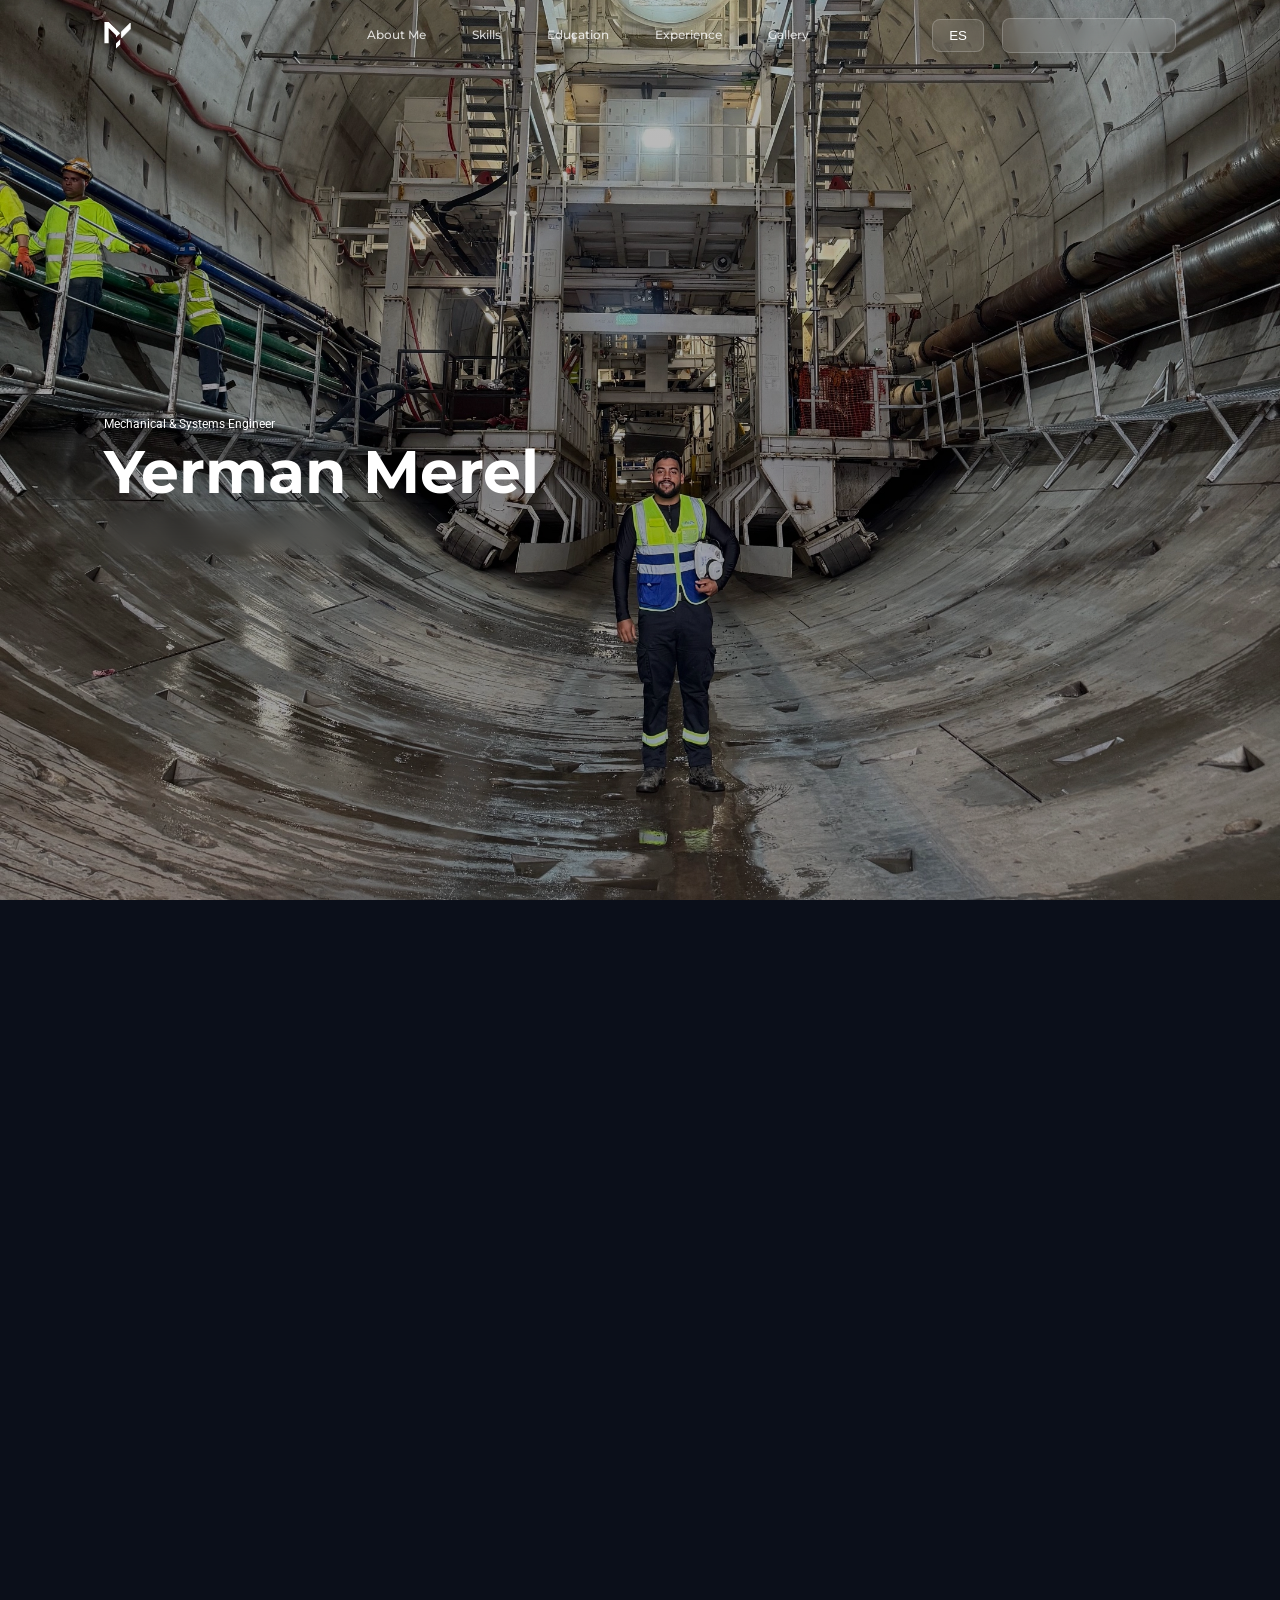
==== commit 07fc5d47: "Progreso de la landing page: Sistema de modales y estructura base" ====
--- a/index.html
+++ b/index.html
@@ -17,8 +17,16 @@
     <link rel="preconnect" href="https://fonts.googleapis.com">
     <link rel="preconnect" href="https://fonts.gstatic.com" crossorigin>
     <link href="https://fonts.googleapis.com/css2?family=Montserrat:ital,wght@0,100..900;1,100..900&family=Roboto:ital,wght@0,100..900;1,100..900&display=swap" rel="stylesheet">
-    <!-- Link Style -->
-    <link rel="stylesheet" href="/style.css">
+    <!-- Links Styles -->
+    <link rel="stylesheet" href="./css/global.css">
+    <link rel="stylesheet" href="./sections/hero/hero.css">
+    <link rel="stylesheet" href="./sections/about-me/about-me.css">
+    <link rel="stylesheet" href="./sections/skills/skills.css">
+    <link rel="stylesheet" href="./sections/projects/projects.css">
+    <link rel="stylesheet" href="./sections/experience/experience.css">
+    <link rel="stylesheet" href="./sections/education/education.css">
+    <link rel="stylesheet" href="./sections/gallery/gallery.css">
+    <link rel="stylesheet" href="./sections/footer/footer.css">
     <!-- Favicon -->
     <link rel="icon" type="image/png" href="/assets/Logo/Logo_White.svg">
     <!-- SEO posicionamiento -->
@@ -74,877 +82,41 @@
 
   <body>
     <!-- HERO & NAV -->
-    <section id="home" class="hero">
-        <!-- Nav Bar -->
-        <header class="container hero__nav" aria-label="Main Navbar">
-          <a class="hero__brand" href="#home" aria-label="Ir al inicio">
-            <div class="hero__logo" aria-hidden="true">
-              <img src="/assets/Logo/Logo_White.svg" alt="YM Logo">
-            </div>
-          </a>
-          <nav class="hero__nav-links" aria-label="Sections">
-            <a href="#about">About Me</a>
-            <a href="#skills">Skills</a>
-            <a href="#education">Education</a>
-            <a href="#experience">Experience</a>
-            <a href="#galery">Gallery</a>
-          </nav>
-          <!-- Btn of Change them and Language -->
-          <div class="hero__actions">
-            <button id="lang-toggle" class="btn-icon" title="Change Language">EN</button>
-            <button id="theme-toggle" class="btn-icon" title="Toggle Theme">
-              <span class="material-icons">light_mode</span>
-            </button>
-          </div>
-        </header>
-        <!-- Content of Hero -->
-        <div class="container hero__display">
-          <div class="hero__content">
-            <span class="hero__content-tag">Mechanical & Systems Engineer</span>
-            <h2 class="hero__greeting">Hello I'm</h2>
-            <h1 class="hero__content-name">Yerman Merel</h1>
-            <!-- CV Collection -->
-            <div class="cv-dropdown">
-              <button class="btn-cv-primary">
-                <span class="material-symbols-outlined">Download CV</span>
-              </button>
-
-              <div class="cv-options">
-                <div class="cv-group">
-                  <span>Project Engineer</span>
-                  <a href="./assets/CVs/ENGLISH/PROJECT MANAGER/20260214_Yerman-Merel_CV_ENG_v2.1_APR.pdf" download class="cv-download-link" data-type="Project Engineer" data-lang="EN">English (EN)</a>
-                  <a href="./assets/CVs/ESPAÑOL/INGENIERO DE PROYECTOS/20260214_Yerman-Merel_CV_ESP_v2.0_APR.pdf" download class="cv-download-link" data-type="Project Engineer" data-lang="ES">Español (ES)</a>
-                </div>
-              </div>
-            </div>
-          </div>
-        </div>
-    </section>
+    <div id="hero-section"></div>
 
     <!-- ABOUT -->
-    <section id="about" class="about section-padding">
-      <div class="container about__wrapper">
-        
-        <div class="about__grid">
-          <div class="about__visual">
-            <div class="about__image-canvas">
-              <img src="/assets/Profile Photos/Home_Profile_Op2.webp" alt="Yerman Merel - Project Engineer" class="about__img">
-              <div class="about__blob"></div>
-            </div>
-          </div>
-
-          <article class="about__text">
-            <header class="about__header">
-              <span class="about__badge">Who am I</span>
-              <h2 class="about__headline">
-                I stand for science, <span class="highlight">reducing uncertainty</span> through fundamental laws.
-              </h2>
-            </header>
-            
-            <div class="about__body">
-              <p class="about__paragraph">
-                Through study and innovation, I aim to build knowledge that lasts, solutions that empower, and ideas that inspire. That is why I am an engineer.
-              </p>
-            </div>
-
-            <div class="about__footer">
-              <a href="#experience" class="btn-link">
-                <span class="btn-link__text">See Career</span>
-                <span class="material-icons btn-link__icon">arrow_forward</span>
-              </a>
-            </div>
-          </article>
-        </div>
-      </div>
-    </section>
+    <div id="about-section"></div>
 
     <!-- SKILLS -->
-    <section id="skills" class="section_normal">
-      <div class="container">
-        <header class="ti-sect ti-sect--left">
-          <span class="section-span">Engineering Stack</span>
-          <h2>Product Development Lifecycle</h2>
-        </header>
-
-        <div class="skills__visual-container">
-          <img src="./assets/Background_Home_Page/Skill_Resource/Redesign of Skill Section - Normal Status.png" 
-              alt="Product Development Lifecycle Diagram" 
-              class="skills__diagram">
-
-          <div class="skills__hotspots">
-            <button class="hotspot hotspot--1 open-modal" id="open-Modal5" aria-label="Ver Phase 1">
-              <span class="hotspot__pulse"></span>
-              <span class="material-icons">add</span>
-              <span class="hotspot__label">Concept</span>
-            </button>
-
-            <button class="hotspot hotspot--2" id="skillopen" aria-label="Ver Phase 2">
-              <span class="hotspot__pulse"></span>
-              <span class="material-icons">add</span>
-              <span class="hotspot__label">Development</span>
-            </button>
-
-            <button class="hotspot hotspot--3" id="skillopen" aria-label="Ver Phase 3">
-              <span class="hotspot__pulse"></span>
-              <span class="material-icons">add</span>
-              <span class="hotspot__label">Realization</span>
-            </button>
-          </div>
-        </div>
-      </div>
-    </section>
+    <div id="skills-section"></div>
 
     <!-- PROJECTS -->
-    <section id="pro">
-      <div class="proj__container temp-lyt-sect">
-        <header class="ti-sect ti-sect--right">
-          <span class="section-span">Project Portfolio</span>
-          <h2>Systems Engineering & Technical Implementations</h2>
-        </header>
-
-        <!--Carrusel Container -->
-        <div class="proj__carrusel" id="carousel">
-          <!-- Card 1 -->
-          <div class="proj__carrusel-card proj__card-fi">
-              <div class="proj__carrusel-card__info">
-                <h3>Dynamic Seismic Validation of a Diesel Engine Support Structure</h3>
-                <button class="open-modal" id="openModal1">
-                  <i class="material-icons close_icon">add</i>
-                </button>
-              </div>
-          </div>
-          <!-- Card 2 -->
-          <div class="proj__carrusel-card proj__card-sc">
-                <div class="proj__carrusel-card__info">
-                  <h3>Design and Development of a RoboCup Small Size League Division B Robot </h3>
-                  <button class="open-modal" id="openModal2"><i class="material-icons close_icon">add</i></button>
-                </div>
-          </div>
-          <!-- Card 3 -->
-          <div class="proj__carrusel-card proj__card-tr">
-                <div class="proj__carrusel-card__info">
-                  <h3>Dynamic Model of Vortex-induced-Vibration Wind Turbine</h3>
-                  <button class="open-modal" id="openModal3"><i class="material-icons close_icon">add</i></button>
-                </div>
-          </div>
-          <!-- Card 4 -->
-          <div class="proj__carrusel-card proj__card-fr">
-                <div class="proj__carrusel-card__info">
-                  <h3>Engineering Interfaces with Code</h3>
-                  <button class="open-modal" id="openModal4"><i class="material-icons close_icon">add</i></button>
-                </div>
-          </div>
-        </div>
-
-          <!--Controls of Carrusel-->
-          <div class="proj__controls">
-            <button id="prev"><i class="material-icons">chevron_left</i></button>
-            <button id="next"><i class="material-icons">chevron_right</i></button>
-          </div>
-      </div>
-
-      <!--Overlay + Modal 1-->
-      <div class="overlay" id="modal1" aria-hidden="true">
-        <div class="modal modal1" role="dialog" aria-modal="true" aria-labelledby="modal-title">
-          <!-- Button to close -->
-          <div class="btn-cont-clos">
-            <button id="close" data-close="modal1" aria-label="Close modal"><i class="material-icons close_icon">close</i></button>
-          </div>
-          <!-- Container -->
-          <div class="grid-cont-mod proj__card-grid-gap">
-            <!-- Title and Subtitle -->
-            <div class="modal-header">
-              <Span>Dynamic Analysis</Span>
-              <h2>Dynamic Seismic Validation of a Diesel Engine Support Structure</h2>
-            </div>
-            <!-- Introduction -->
-            <div class="modal-intr modal-secs content-section">
-              <h3>Introduction</h3>
-              <p>
-                This Dynamic analysis is part of the design of the structural steel support system with a reinforced slab to support more than two industrial motors by Caterpillar. 
-                These motors are responsible for generating electricity for an industrial plant in the province of Veraguas, Panama. 
-                The purpose is to evaluate the integrity of the structure under vibrations induced by a natural phenomenon such as an earthquake 
-                with a magnitude of 8 on the Richter scale, since that region has been affected more than once over the years by earthquakes of this magnitude. 
-                The growing concern is to protect the investment and ensure the reliability for the client. As engineers, it is our duty to carry out these goals.
-              </p>
-            </div>
-            <!-- Colum 1 -->
-            <div class="modal-col-fr modal-secs">
-              <section class="content-section">
-                <h3>Problem Statement</h3>
-                <p>
-                  During the design phase of a structural steel support system with a reinforced slab in the province of Veraguas, Panama, the team identified a concern related to the region’s seismic activity. 
-                  Earthquakes can generate strong inertia forces, uneven deformations, and high stresses that may compromise the performance of the structure. 
-                  To address this risk, the system requires a detailed analysis to validate its capacity and confirm that it can safely withstand seismic conditions.
-                </p>
-                <figure>
-                    <img src="./assets/Projects/Wallpaper/Sismic/EstructuraRevit_Sismic.png" alt="Revit render of overall strcutre">
-                    <figcaption class="img__caption">3D view of Structural Steel Support System with a Reinforced Slab</figcaption>
-                </figure>
-                <h3>Objetives</h3>
-                <p>
-                    To perform a modal analysis of the steel structure under free vibration conditions to determine its theoretical vibration modes and validate 
-                    them through computational simulation in Autodesk Inventor. Furthermore, to evaluate the dynamic response of the structure under seismic excitation 
-                    represented by earthquake ground motion amplitudes in order to assess its preliminary structural integrity and reliability.
-                </p>
-              </section>
-              <section class="content-section">
-                  <ul class="modal__list-robot">
-                    <li>Perform a modal analysis</li>
-                    <li>Validate the theoretical vibration modes</li>
-                    <li>Simulate seismic excitation scenarios</li>
-                    <li>Quantify displacement, acceleration, and stress responses</li>
-                    <li>Compare theoretical predictions with simulation outcomes</li>
-                  </ul>
-                  <figure>
-                      <img src="./assets/Projects/Wallpaper/Sismic/PlanoDeConstrucciònEstructura1.png" alt="2D drawing of overall strcutre">
-                      <figcaption class="img__caption">2D view of Structural Steel Support System with a Reinforced Slab</figcaption>
-                  </figure>
-                  <h3>Results: Modal Analysis</h3>
-                <p>
-                  1. Determine the mass of the System
-                </p>
-                <figure>
-                    <img src="./assets/Projects/Wallpaper/Sismic/Phase_of_Approach/3.jpg" alt="Phase 1 of the modal analysis">
-                    <figcaption class="img__caption">Phase 1</figcaption>
-                </figure>
-              </section>
-            </div>
-            <!-- Colum 2 -->
-            <div class="modal-col-sc modal-secs">
-              <section class="content-section">
-                <p>
-                  2. Simplify the complex of structure. <strong>(Important Phase)</strong>
-                </p>
-                <p>
-                  The structure shown in the provided drawing contains features that complicate the computational evaluation 
-                  and may lead to inaccurate results due to poor constraint relationships within the model. This requires us 
-                  to introduce geometric and modeling simplifications, allowing us to focus on the primary structural components 
-                  that significantly influence the solution. By reducing unnecessary details, we improve mesh quality, 
-                  avoid over-constraining the system, and ensure a more stable and reliable finite-element analysis.</p>
-                <figure>
-                    <img src="./assets/Projects/Wallpaper/Sismic/Phase_of_Approach/5.jpg" alt="Phase 2 reduce the complex of system">
-                    <figcaption class="img__caption">Phase 2</figcaption>
-                </figure>
-                <p>
-                  3. Determine of the system rigid
-                </p>
-                <figure>
-                    <img src="./assets/Projects/Wallpaper/Sismic/Phase_of_Approach/7.jpg" alt="Phase 3 Determine of the system rigid">
-                    <figcaption class="img__caption">Phase 3</figcaption>
-                </figure>
-                <p>
-                  4. Determine the natural frecuency of the system
-                </p>
-                <figure>
-                    <img src="./assets/Projects/Wallpaper/Sismic/Phase_of_Approach/8.jpg" alt="Phase 3 Determine of the natural frequency">
-                    <figcaption class="img__caption">Phase 4</figcaption>
-                </figure>
-              </section>
-              <section class="content-section">
-                <h3>Results: Simulate seismic excitation scenarios</h3>
-                <p>
-                  1. Procesing data with fourier transform in Python for determine the dominante frequency and maximun amplitud of the different earthquakers
-                </p>
-                  <figure>
-                      <img src="./assets/Projects/Wallpaper/Sismic/Phase_of_Approach/9.jpg" alt="Duhamel’s Integral for Undamped System">
-                      <figcaption class="img__caption">Data Processing in Python</figcaption>
-                  </figure>
-                  <p>
-                    2. Duhamel’s Integral for Undamped System
-                  </p>
-                  <figure>
-                    <img src="./assets/Projects/Wallpaper/Sismic/Phase_of_Approach/10.jpg" alt="Duhamel’s Integral for Undamped System">
-                    <figcaption class="img__caption">Duhamel’s Integral for Undamped System</figcaption>
-                  </figure>
-              </section>
-            </div>
-            <!-- Conclution -->
-            <div class="modal-concl modal-secs">
-              <h3>Conclusion</h3>
-              <p>
-                the results provide a comprehensive understanding of the structural dynamic behavior under 
-                both theoretical and simulated conditions. By simulating seismic excitation scenarios, it was possible to observe how the structure responds to real-world 
-                dynamic loads, making it clear how displacement, acceleration, and stress distributions evolve during such events. 
-                The comparison between analytical expectations and numerical simulations demonstrated strong agreement, confirming 
-                the reliability of the modeling approach and the assumptions used.
-              </p>
-            </div>
-          </div>
-        </div>
-      </div>
-
-      <!--Modal 2-->
-      <div class="overlay" id="modal2" >
-        <div class="modal modal2" role="dialog" aria-modal="true" aria-labelledby="modal-title">
-          <!-- Button to close -->
-          <div class="btn-cont-clos">
-            <button id="close" data-close="modal2" aria-label="Close modal"><i class="material-icons close_icon">close</i></button>
-          </div>
-          <!-- Container -->
-          <div class="grid-cont-mod proj__card-grid-gap">
-            <!-- Title and Subtitle -->
-            <div class="modal-header">
-              <Span>Mechatronics</Span>
-              <h2>Design and Development of a RoboCup <br>Small Size League - Division B Robot</h2>
-            </div>
-            <!-- Introduction -->
-            <div class="modal-intr modal-secs content-section">
-              <h3>Introduction</h3>
-              <p>Within the framework of the development of technologies applied to robotics and artificial intelligence, the challenge arises 
-                to design and build a robot capable of competing in the Small Size League Division B, a category that is part of the robotic soccer 
-                competitions organized by RoboCup. The main objective of this project is to combine mechanical design, programming, and electronics skills to create an efficient, 
-                fast, and strategically intelligent robot capable of interacting with a team and performing in a competitive environment.
-              </p>
-            </div>
-            <!-- Colum 1 -->
-            <div class="modal-col-fr modal-secs">
-              <section class="content-section">
-                <h3>Problem</h3>
-                <P>
-                  The SSL Robocup features the competition format of 11v11 football matches with an orange golf ball referred 
-                  to as the A division, while the 6v6 matches refer to its B division. Teams build robots based on a set of defined 
-                  constraints and rules.
-                  <br>
-                  Division B was chosen according to its own criteria of design and the resources available at that time. 
-                  <br>
-                  The principal constraints of Division B were defined by the Rules of the RoboCup Small Size League document.
-                </P>
-                <figure>
-                    <img src="./assets/Projects/Robot/Field_Dimension.png" alt="Field Dimension for Division B">
-                    <figcaption class="img__caption">Field dimensions and markings for division B</figcaption>
-                </figure>
-              </section>
-              <section class="content-section">
-                <h3>Objetives</h3>
-                <h4>General</h4>
-                <p>
-                  The purpose of this project is to apply engineering knowledge across programming, mechanical, and electronic fields 
-                  to the development of an autonomous robot capable of executing movements and actions characteristic of football.
-                </p>
-                <h4>Specific</h4>
-                <ul class="modal__list-robot">
-                  <li>Design each of the actuator elements to perform kicking, dribbling and movement.</li>
-                  <li>Mathematical approaches for the prediction of spherics and trajectory planning.</li>
-                  <li>Apply image processing techniques for spherical, distance, and velocity detection of moving objects.</li>
-                  <li>Design electronic systems for dribbler activation, kick actuators and motion activation.</li>
-                  <li>Implement additive manufacturing techniques for the manufacture of parts.</li>
-                  <li>Design logical and mathematical programming processes using ROS1 for communication to implement algorithms in parallel.</li>
-                  <li>Use of Raspberry Pi 4 controller to communicate actuators and programming algorithms.</li>
-                </ul>
-                <figure>
-                    <img src="./assets/Projects/Robot/AsemblieRobot.png" alt="Mounting Parts of Robot">
-                    <figcaption class="img__caption">Mounting the dribble, wheels and batteries to the base of the robot</figcaption>
-                </figure>
-              </section>
-            </div>
-            <!-- Colum 2 -->
-            <div class="modal-col-sc modal-secs">
-              <section class="content-section">
-                <h3>Approach</h3>
-                <p></p>
-                <figure>
-                    <img src="./assets/Projects/Sismic/PlanoDeConstrucciònEstructura1.png" alt="Plano técnico de una estructura">
-                    <figcaption class="img__caption">Plano técnico de la estructura principal</figcaption>
-                </figure>
-                <h3>Results</h3>
-                <p>
-                    Este plano detalla la disposición y dimensiones de la estructura, incluyendo las ubicaciones de las columnas y vigas. Se han considerado los códigos de construcción locales para garantizar la estabilidad y seguridad de la obra.
-                </p>
-              </section>
-              <section class="content-section">
-                  <figure>
-                      <img src="./assets/Projects/Sismic/AnalisisInvetorEstructura1.png" alt="Modelo 3D con análisis de tensiones">
-                      <figcaption>Análisis de tensiones en el modelo 3D</figcaption>
-                  </figure>
-                  <p>
-                      Este modelo 3D muestra un análisis de tensiones y deformaciones utilizando colores para indicar las áreas de mayor y menor esfuerzo. Los resultados sugieren ajustes en el diseño para optimizar la resistencia estructural.
-                  </p>
-              </section>
-            </div>
-            <!-- Conclution -->
-            <div class="modal-concl modal-secs">
-              <h3>Conclusion</h3>
-              <p>Here goes the conclution </p>
-            </div>
-          </div>
-        </div>
-      </div>
-
-      <!--Modal 3-->
-      <div class="overlay" id="modal3" >
-        <div class="modal modal3" role="dialog" aria-modal="true" aria-labelledby="modal-title">
-          <!-- Button to close -->
-          <div class="btn-cont-clos">
-            <button id="close" data-close="modal3" aria-label="Close modal"><i class="material-icons close_icon">close</i></button>
-          </div>
-          <!-- Container -->
-          <div class="grid-cont-mod proj__card-grid-gap">
-            <!-- Title and Subtitle -->
-            <div class="modal-header">
-              <Span>Research</Span>
-              <h2>Dynamic Model of Vortex-induced-Vibration Wind Turbine</h2>
-            </div>
-            <!-- Introduction -->
-            <div class="modal-intr modal-secs">
-              <p>Hola soy una introducciòn</p>
-            </div>
-            <!-- Colum 1 -->
-            <div class="modal-col-fr modal-secs">
-              <section class="content-section">
-                <figure>
-                    <img src="./assets/Projects/Sismic/PlanoDeConstrucciònEstructura1.png" alt="Plano técnico de una estructura">
-                    <figcaption>Plano técnico de la estructura principal</figcaption>
-                </figure>
-                <p>
-                    Este plano detalla la disposición y dimensiones de la estructura, incluyendo las ubicaciones de las columnas y vigas. Se han considerado los códigos de construcción locales para garantizar la estabilidad y seguridad de la obra.
-                </p>
-              </section>
-              <section class="content-section">
-                  <figure>
-                      <img src="./assets/Projects/Sismic/AnalisisInvetorEstructura1.png" alt="Modelo 3D con análisis de tensiones">
-                      <figcaption>Análisis de tensiones en el modelo 3D</figcaption>
-                  </figure>
-                  <p>
-                      Este modelo 3D muestra un análisis de tensiones y deformaciones utilizando colores para indicar las áreas de mayor y menor esfuerzo. Los resultados sugieren ajustes en el diseño para optimizar la resistencia estructural.
-                  </p>
-              </section>
-            </div>
-            <!-- Colum 2 -->
-            <div class="modal-col-sc modal-secs">
-              <section class="content-section">
-                <figure>
-                    <img src="./assets/Projects/Sismic/PlanoDeConstrucciònEstructura1.png" alt="Plano técnico de una estructura">
-                    <figcaption>Plano técnico de la estructura principal</figcaption>
-                </figure>
-                <p>
-                    Este plano detalla la disposición y dimensiones de la estructura, incluyendo las ubicaciones de las columnas y vigas. Se han considerado los códigos de construcción locales para garantizar la estabilidad y seguridad de la obra.
-                </p>
-              </section>
-              <section class="content-section">
-                  <figure>
-                      <img src="./assets/Projects/Sismic/AnalisisInvetorEstructura1.png" alt="Modelo 3D con análisis de tensiones">
-                      <figcaption>Análisis de tensiones en el modelo 3D</figcaption>
-                  </figure>
-                  <p>
-                      Este modelo 3D muestra un análisis de tensiones y deformaciones utilizando colores para indicar las áreas de mayor y menor esfuerzo. Los resultados sugieren ajustes en el diseño para optimizar la resistencia estructural.
-                  </p>
-              </section>
-            </div>
-            <!-- Conclution -->
-            <div class="modal-concl modal-secs">
-              <h3>Conclusion</h3>
-              <p>Here goes the conclution </p>
-            </div>
-          </div>
-        </div>
-      </div>
-
-      <!--Modal 4-->
-      <div class="overlay" id="modal4" >
-        <div class="modal modal4" role="dialog" aria-modal="true" aria-labelledby="modal-title">
-          <!-- Button to close -->
-          <div class="btn-cont-clos">
-            <button id="close" data-close="modal4" aria-label="Close modal"><i class="material-icons close_icon">close</i></button>
-          </div>
-          <!-- Container -->
-          <div class="grid-cont-mod proj__card-grid-gap">
-            <!-- Title and Subtitle -->
-            <div class="modal-header">
-              <Span>Software</Span>
-              <h2>Engineering Interfaces with Code</h2>
-            </div>
-            <!-- Introduction -->
-            <div class="modal-intr modal-secs">
-              <p>Hola soy una introducciòn</p>
-            </div>
-            <!-- Colum 1 -->
-            <div class="modal-col-fr modal-secs">
-              <section class="content-section">
-                <figure>
-                    <img src="./assets/Projects/Sismic/PlanoDeConstrucciònEstructura1.png" alt="Plano técnico de una estructura">
-                    <figcaption>Plano técnico de la estructura principal</figcaption>
-                </figure>
-                <p>
-                    Este plano detalla la disposición y dimensiones de la estructura, incluyendo las ubicaciones de las columnas y vigas. Se han considerado los códigos de construcción locales para garantizar la estabilidad y seguridad de la obra.
-                </p>
-              </section>
-              <section class="content-section">
-                  <figure>
-                      <img src="./assets/Projects/Sismic/AnalisisInvetorEstructura1.png" alt="Modelo 3D con análisis de tensiones">
-                      <figcaption>Análisis de tensiones en el modelo 3D</figcaption>
-                  </figure>
-                  <p>
-                      Este modelo 3D muestra un análisis de tensiones y deformaciones utilizando colores para indicar las áreas de mayor y menor esfuerzo. Los resultados sugieren ajustes en el diseño para optimizar la resistencia estructural.
-                  </p>
-              </section>
-            </div>
-            <!-- Colum 2 -->
-            <div class="modal-col-sc modal-secs">
-              <section class="content-section">
-                <figure>
-                    <img src="./assets/Projects/Sismic/PlanoDeConstrucciònEstructura1.png" alt="Plano técnico de una estructura">
-                    <figcaption>Plano técnico de la estructura principal</figcaption>
-                </figure>
-                <p>
-                    Este plano detalla la disposición y dimensiones de la estructura, incluyendo las ubicaciones de las columnas y vigas. Se han considerado los códigos de construcción locales para garantizar la estabilidad y seguridad de la obra.
-                </p>
-              </section>
-              <section class="content-section">
-                  <figure>
-                      <img src="./assets/Projects/Sismic/AnalisisInvetorEstructura1.png" alt="Modelo 3D con análisis de tensiones">
-                      <figcaption>Análisis de tensiones en el modelo 3D</figcaption>
-                  </figure>
-                  <p>
-                      Este modelo 3D muestra un análisis de tensiones y deformaciones utilizando colores para indicar las áreas de mayor y menor esfuerzo. Los resultados sugieren ajustes en el diseño para optimizar la resistencia estructural.
-                  </p>
-              </section>
-            </div>
-            <!-- Conclution -->
-            <div class="modal-concl modal-secs">
-              <p>Here goes the conclution </p>
-            </div>
-          </div>
-        </div>
-      </div>
-
-    </section>
+    <div id="pro-section"></div>
 
     <!-- PROFESIONAL EXPERIENCE --> 
-    <section id="experience" class="section_normal">
-    <div class="container">
-      <header class="ti-sect ti-sect--left">
-          <span class="section-span">Experience</span>
-          <h2>Professional Journey</h2>
-      </header>
+    <div id="exp-section"></div>
+    
+    <!-- EDUCATION -->
+    <div id="edu-section"></div>
 
-      <div class="experience-timeline">
-
-        <!-- EXPERIENCE ITEM -->
-        <article class="experience-item" data-exp-id="hk">
-          <div class="experience-dot"></div>
-
-          <div class="experience-card">
-            <div class="experience-top">
-              <div>
-                <h3 class="experience-role">Project Engineer</h3>
-                <p class="experience-company">Herrenknecht AG</p>
-              </div>
-
-              <div class="experience-date">
-                <span>Jan 2025</span> - <span>Jul 2025</span>
-              </div>
-            </div>
-
-            <div class="experience-meta">
-              <span class="experience-location">
-                <i class="material-icons">location_on</i>
-                Schwanau, Germany
-              </span>
-
-              <span class="experience-type">Full-Time</span>
-            </div>
-
-            <p class="experience-summary">
-              Developed engineering documentation, technical reports, and design validations
-              for tunneling machine projects under international standards.
-            </p>
-
-            <div class="experience-tags">
-              <span>SolidWorks</span>
-              <span>FEA</span>
-              <span>Project Management</span>
-              <span>Technical Reporting</span>
-            </div>
-
-            <div class="experience-actions">
-              <button class="btn-view btn-details-trigger">
-                View Details
-              </button>
-              <a href="experience/herrenknecht.html" class="btn-link">
-                Full Case Study →
-              </a>
-            </div>
-          </div>
-        </article>
-
-        <!-- EXPERIENCE ITEM -->
-        <article class="experience-item" data-exp-id="crtg">
-          <div class="experience-dot"></div>
-
-          <div class="experience-card">
-            <div class="experience-top">
-              <div>
-                <h3 class="experience-role">Industrial Piping Design (Intern)</h3>
-                <p class="experience-company">China Railway Tunnel Group (CRTG)</p>
-              </div>
-
-              <div class="experience-date">
-                <span>Aug 2024</span> - <span>Jan 2025</span>
-              </div>
-            </div>
-
-            <div class="experience-meta">
-              <span class="experience-location">
-                <i class="material-icons">location_on</i>
-                Panamá City, Panamá
-              </span>
-
-              <span class="experience-type">Internship</span>
-            </div>
-
-            <p class="experience-summary">
-              Supported industrial piping layout design, coordination with engineering teams,
-              and technical documentation for tunneling construction projects.
-            </p>
-
-            <div class="experience-tags">
-              <span>AutoCAD</span>
-              <span>Piping Design</span>
-              <span>3D Modeling</span>
-              <span>Technical Drafting</span>
-            </div>
-
-            <div class="experience-actions">
-              <button class="btn-view btn-details-trigger">
-                View Details
-              </button>
-              <a href="experience/crtg.html" class="btn-link">
-                Full Case Study →
-              </a>
-            </div>
-          </div>
-        </article>
-
-      </div>
-    </div>
-    </section>
-
-    <!-- MODAL PANEL -->
-    <div class="experience-modal" id="expModal">
-    <div class="experience-modal-content">
-      <button class="modal-close-btn" id="closeExpModal">&times;</button>
-
-      <div class="modal-header">
-        <h2 id="modalTitle"></h2>
-        <p id="modalCompany"></p>
-      </div>
-
-      <div class="modal-body">
-        <div class="modal-gallery" id="modalImages"></div>
-
-        <div class="modal-info">
-          <h4>Overview</h4>
-          <p id="modalDesc"></p>
-
-          <h4>Key Contributions</h4>
-          <ul id="modalTasks"></ul>
-
-          <h4>Tools & Technologies</h4>
-          <div class="modal-tags" id="modalTools"></div>
-
-          <a id="modalLink" href="#" class="modal-btn">
-            View Full Project →
-          </a>
-        </div>
-      </div>
-    </div>
-    </div>
-
-    <!-- EDUCATION -->
-    <section id="education" class="section_normal">
-      <div class="container fl-ly-sect">
-        <header class="ti-sect ti-sect--right">
-          <span class="section-span">Education</span>
-          <h2>Academic</h2>
-        </header>
-
-        <div class="grid edu-temp-grid">
-          <div class="card utp">
-            <div class="edu-card-grid">
-              <div class="edu-card-log">
-                <img src="./assets/Logo/UTP.png" class="utp-logo" alt="Technology University of Panama">
-              </div>
-              <!-- content item -->
-              <div class="edu-card-cont">
-                <strong>Bachelor of Science (B.Sc.), Mechanical Engineering</strong>
-                <div class="muted">Technology University of Panama</div>
-                <p class="muted"><em>With a minor in Dynamic Systems and Automation.</em></p>
-              </div>
-              <!-- Date -->
-              <div class="edu-card-date">
-                <p>Jan 2018 - Dec 2024</p>
-              </div>
-            </div>
-          </div>
-          
-          <!-- L&T EduTech -->
-          <div class="card utp">
-            <div class="edu-card-grid">
-              <div class="edu-card-log">
-                <img src="./assets/Logo/L_and_T_EduTech.png" class="utp-logo" alt="L&T EduTech">
-              </div>
-              <!-- content item -->
-              <div class="edu-card-cont">
-                <strong>Specialization: Design of Industrial Piping Systems</strong>
-                <div class="muted">L&T EduTech</div>
-                <div class="edu-card-cont-ach">
-                  <p class="muted">
-                    <em>
-                      Design the piping system to comply with global codes standards, 
-                      Stress analysis using industry-accepted stress analysis software, 
-                      Modify the pipe routing along with supports, Material specification sheet, 
-                      Optimization of pipe routing.
-                    </em>
-                  </p>
-                </div>
-              </div>
-              <!-- Date -->
-              <div class="edu-card-date">
-                <p>Expected - Dec 2026</p>
-              </div>
-            </div>
-          </div>
-        </div>
-      </div>
-    </section>
-
-    <!-- GALERY SECTION -->
-    <section id="gallery" class="section_normal">
-    <div class="container galery-container">
-
-      <!-- Title of Gallery -->
-      <header class="ti-sect ti-sect--left">
-          <span class="section-span">Gallery</span>
-          <h2>A collection of my academic, engineering, and professional experiences.</h2>
-      </header>
-
-      <!-- Gallery Grid -->
-      <div class="gallery-grid">
-
-        <!-- Card 1 -->
-        <article class="gallery-card">
-          <img src="assets/Gallery/CRTG/img2.jpg" alt="TBM Project">
-          <div class="gallery-info">
-            <h3>TBM</h3>
-            <p>Understanding the operational parameters of a Mixshield Tunnel Boring Machine.</p>
-          </div>
-        </article>
-
-        <!-- Card 2 -->
-        <article class="gallery-card">
-          <img src="assets/Gallery/Conference/img1.jpg" alt="Conference of Science">
-          <div class="gallery-info">
-            <h3>Conference of Science</h3>
-            <p>Participating and presenting research in an academic environment.</p>
-          </div>
-        </article>
-
-        <!-- Card 3 -->
-        <article class="gallery-card">
-          <img src="assets/Gallery/Herrenknecht/img5.jpg" alt="Herrenknecht AG Visit">
-          <div class="gallery-info">
-            <h3>Herrenknecht AG</h3>
-            <p>Engineering experience and learning from one of the biggest TBM manufacturers.</p>
-          </div>
-        </article>
-
-        <!-- Card 4 -->
-        <article class="gallery-card">
-          <img src="assets/Gallery/CRTG/img7.jpg" alt="CRTG Experience">
-          <div class="gallery-info">
-            <h3>CRTG</h3>
-            <p>Hands-on experience in tunneling operations, mechanical systems and inspection.</p>
-          </div>
-        </article>
-
-      </div>
-
-    </div>
-    </section>
-
+    <!-- GALLERY-->
+    <div id="gallery-section"></div>
 
     <!-- FOOTER SECTION -->
-    <footer class="footer">
-    <div class="footer_container_sect">
-
-      <!-- Logo -->
-      <div class="footer_logo">
-        <a href="#home" aria-label="Go to homepage">
-          <img src="./assets/Logo/PERSONAL_LOGO_GRADIENT.png" alt="Yerman Merel Logo">
-        </a>
-      </div>
-
-      <!-- Copyright / Info -->
-      <div class="footer_cont">
-        <p>
-          © <span id="year"></span> <strong>Yerman Merel</strong>. All rights reserved.
-        </p>
-        <p>
-          Build & Design by <strong>Yerman Merel</strong> (since 2023)
-        </p>
-        <p class="footer_version">
-          Version <span>v2.0.0</span>
-        </p>
-      </div>
-
-      <!-- Social Links -->
-      <nav class="footer_list_socialmedia" aria-label="Social media links">
-        <a href="https://www.linkedin.com/in/yermanmerel/" target="_blank" rel="noopener noreferrer">
-          LinkedIn
-        </a>
-
-        <a href="mailto:ymerel_02@outlook.com">
-          Email
-        </a>
-
-        <a href="https://github.com/Engyermanmerel" target="_blank" rel="noopener noreferrer">
-          GitHub
-        </a>
-      </nav>
-
-    </div>
-    </footer>
+    <div id="footer-section"></div>
 
 
     <!-- JAVASCRIPT SECTION -->
-    <script src="script.js"></script>
+    <script src="./JS/modal.js" type="module"></script>
+    <script src="./JS/global-states.js" type="module"></script>
+    <script src="./sections/hero/hero.js" type="module"></script>
+    <script src="./sections/about-me/about-me.js" type="module"></script>
+    <script src="./sections/skills/skills.js" type="module"></script>
+    <script src="./sections/projects/projects.js" type="module"></script>
+    <script src="./sections/experience/experience.js" type="module"></script>
+    <script src="./sections/education/education.js" type="module"></script>
+    <script src="./sections/gallery/gallery.js" type="module"></script>
+    <script src="./sections/footer/footer.js" type="module"></script>
 
-    <!-- MODAL OF SKILLS -->
-    <div class="overlay" id="modal5" aria-hidden="true">
-      <div class="modal modal5" role="dialog" aria-modal="true" aria-labelledby="modal-title">
-        <button class="btn-close" data-close="modal5">
-          <span class="material-icons">close</span>
-        </button>
-        
-        <div class="modal-header">
-          <span>PHASE 01</span>
-          <h2>Concept & Requirements</h2>
-        </div>
-
-        <div class="modal-grid">
-          <div class="modal-column">
-            <h3><span class="material-icons">settings</span> Hard Skills</h3>
-            <ul>
-              <li>Requirement breakdown & analysis</li>
-              <li>System architecture fundamentals</li>
-              <li>CAD for concept evaluation</li>
-            </ul>
-          </div>
-          <div class="modal-column">
-            <h3><span class="material-icons">psychology</span> Soft Skills</h3>
-            <ul>
-              <li>Analytical thinking</li>
-              <li>Creative problem-solving</li>
-              <li>Technical documentation</li>
-            </ul>
-          </div>
-        </div>
-        
-        <div class="modal-footer">
-          <p><strong>Tools:</strong> Notion, MATLAB, Fusion 360</p>
-        </div>
-      </div>
-    </div>
   </body>
 </html>
--- a/css/global.css
+++ b/css/global.css
@@ -0,0 +1,327 @@
+* {
+  margin: 0;
+  padding: 0;
+  box-sizing: border-box;
+}
+
+:root{
+  --bg:#0b0f1a;         /* negro azulado */
+  --ink:#e6e9ef;        /* texto principal */
+  --muted:#9aa7b3;      /* texto secundario */
+  --brand:#0d2a7a;      /* azul marino */
+  --brand-2:#0f4ccf;    /* azul acento */
+  --card:#0f1422;       /* fondo tarjetas */
+  --line:#1e2638;       /* bordes sutiles */
+  --brand-2-btn:#0f4ccfa6;    /* azul acento para btn */
+  --success:#21c07a;
+  --warn:#ffb020;
+  --danger:#ef476f;
+  --border-radius-cards: 22px;
+  --font-primary: "Montserrat", sans-serif;
+  --font-secundary: "Roboto", sans-serif;
+  /* Escala para calculos responsive */
+  --fluid-min-width: 320px;
+  --fluid-max-width: 1200px;
+}
+
+html,body{
+  margin:0;
+  padding:0;
+  height: 100%;
+  overflow-x: hidden;
+  line-height: 1.5rem;
+  font-style: normal;
+  box-sizing: border-box;
+  background:var(--bg);
+  color:var(--ink);
+  font-size: 12px;
+  font-family: var(--font-secundary);
+  overflow-x: hidden;
+  scroll-behavior: smooth;
+}
+
+/* REUSABLE COMPONENT OF STYLE */
+h1{
+  font-family: var(--font-primary);
+  /* Escala entre 2.5rem y 4rem */
+  font-size: clamp(2.5rem, 8vw, 4rem);
+}
+
+a{
+  color:var(--ink);
+  text-decoration:none
+}
+
+img{
+  max-width:100%;
+  height:auto;
+  display:block
+}
+
+.container{
+  max-width: var(--fluid-max-width);
+  margin: 0 auto;
+  box-sizing: border-box;
+  width: 100%;
+  padding: 0 5vw; /* Margen interno lateral que crece con la pantalla */
+}
+
+.grid{
+  display:grid;
+  gap:24px;
+}
+
+.section-span {
+  color: var(--muted);
+  font-family: var(--font-primary); 
+  /* Entre 18px y 26px */
+  font-size: clamp(1.125rem, 2vw, 1.625rem); 
+  font-weight: bold;
+  letter-spacing: 0.05em;
+}
+
+.card{
+  background: linear-gradient(180deg, rgba(255,255,255,0.02), rgba(255,255,255,0));
+  border: 1px solid var(--line);
+  border-radius: 28px;
+  /* Padding interno fluido */
+  padding: clamp(1.5rem, 3vw, 2.5rem);
+  transition: all 0.4s ease;
+}
+
+.card:hover{
+  border-color:#27324a
+}
+
+.section_normal{
+  scroll-margin-top: 80px;
+  min-height: 100vh;
+  /* El margen vertical se ajusta: mínimo 40px, óptimo 8vh, máximo 120px */
+  padding: clamp(40px, 8vh, 120px) 0; 
+  overflow: hidden;
+}
+
+.muted{
+  color:var(--muted)
+}
+
+section h2 {
+  /* Entre 24px y 40px */
+  font-size: clamp(1.5rem, 4vw, 2.5rem);
+  font-family: var(--font-primary);
+  font-weight: 600;
+  letter-spacing: -0.015em; 
+  line-height: 1.1;
+}
+
+h3{
+  font-family: var(--font-primary);
+  /* Entre 20px y 24px */
+  font-size: clamp(1.25rem, 3vw, 1.5rem);
+  line-height: 1.2;
+  font-weight: 600;
+  margin-top: 1rem;
+}
+
+.pro__slogan {
+  font-size: 1rem;
+}
+
+/* Flexbox Template for Container (Global Title of Section) */
+.temp-lyt-sect{
+  display: flex;
+  flex-direction: column;
+  position: relative;
+}
+
+/* CLASE BASE: Define lo que ambos comparten */
+.ti-sect {
+  display: flex;
+  flex-direction: column;
+  /* Margen inferior fluido: min 40px, max 80px */
+  margin-bottom: clamp(2.5rem, 6vh, 5rem); 
+  width: 100%;
+  gap: 12px; /* Espacio consistente entre el span y el h2 */
+}
+
+/* MODIFICADORES: Solo cambian la alineación */
+.ti-sect--left {
+  align-items: flex-start;
+  text-align: left;
+}
+
+.ti-sect--right {
+  align-items: flex-end;
+  text-align: right;
+}
+
+/* OPCIONAL: Un modificador para centrar (muy común en Hero o Skills) */
+.ti-sect--center {
+  align-items: center;
+  text-align: center;
+}
+
+/* Open and Close Modal */
+.open-modal {
+  position: absolute;
+  bottom: 15px;
+  right: 15px;
+  background: var(--brand-2-btn);
+  color: white;
+  border: none;
+  border-radius: 50%;
+  width: 36px;
+  height: 36px;
+  cursor: pointer;
+  font-size: 18px;
+  display: flex;           
+  align-items: center;     
+  justify-content: center; 
+}
+
+.close_icon {
+  transition: transform 0.3s ease;
+  font-size: 20px;
+  pointer-events: none;
+  font-weight: bold;
+  display: flex;
+  justify-content: center;
+  align-items: center;
+}
+
+.close_icon:hover {
+  transform: rotate(90deg);
+}
+
+/* ==========================================
+   SISTEMA DE MODALES GLOBAL (OPTIMIZADO)
+========================================== */
+
+:root {
+  --modal-bg: rgba(0, 0, 0, 0.75);
+  --modal-content-bg: #ffffff;
+  --modal-transition: 0.3s cubic-bezier(0.4, 0, 0.2, 1);
+  --modal-z-index: 10000;
+}
+
+/* 1. Contenedor Principal (Overlay) */
+.modal {
+  position: fixed;
+  inset: 0; /* Simplifica top, left, width, height */
+  backdrop-filter: blur(4px);
+  -webkit-backdrop-filter: blur(4px); /* Soporte Safari */
+  
+  display: flex;
+  align-items: center;
+  justify-content: center;
+  
+  z-index: var(--modal-z-index);
+  
+  /* Gestión de visibilidad para permitir animaciones */
+  opacity: 0;
+  visibility: hidden;
+  pointer-events: none; /* Evita clics cuando está oculto */
+  transition: opacity var(--modal-transition), 
+              visibility var(--modal-transition);
+}
+
+/* 2. Clase de Activación */
+.modal.is-open {
+  opacity: 1;
+  visibility: visible;
+  pointer-events: auto;
+}
+
+/* 3. Caja de Contenido */
+.modal__content {
+  background: var(--modal-content-bg);
+  width: 92%;
+  max-width: 550px;
+  color: var(--bg);
+  max-height: 90vh; /* Evita que el modal sea más alto que la pantalla */
+  overflow-y: auto; /* Scroll interno si el contenido es largo */
+  padding: 2.5rem 1.5rem;
+  border-radius: 16px;
+  position: relative;
+  box-shadow: 0 20px 40px rgba(0, 0, 0, 0.3);
+  
+  /* Animación de entrada: Escalado + Desplazamiento */
+  transform: scale(0.9) translateY(30px);
+  transition: transform var(--modal-transition);
+}
+
+/* Animación cuando el modal se abre */
+
+/* Clase que activa el JS */
+.modal.is-open {
+  opacity: 1 !important;
+  visibility: visible !important;
+  pointer-events: auto !important;
+}
+
+.modal.is-open .modal__content {
+  transform: scale(1) translateY(0);
+}
+
+/* 4. Botón de Cierre Estandarizado */
+[data-modal-close] {
+  position: absolute;
+  top: 0.75rem;
+  right: 0.75rem;
+  width: 40px;
+  height: 40px;
+  display: grid;
+  place-items: center;
+  background: #f4f4f4;
+  border: none;
+  border-radius: 50%;
+  font-size: 1.5rem;
+  cursor: pointer;
+  color: #333;
+  transition: all 0.2s ease;
+  z-index: 10;
+}
+
+[data-modal-close]:hover {
+  background: #e0e0e0;
+  transform: rotate(90deg);
+}
+
+/* 5. Ajustes para Mobile (Pantallas pequeñas) */
+@media (max-width: 480px) {
+  .modal__content {
+    width: 95%;
+    padding: 2rem 1rem;
+    margin: 10px;
+    border-radius: 20px; /* Bordes más suaves en móvil */
+  }
+  
+  [data-modal-close] {
+    top: 0.5rem;
+    right: 0.5rem;
+  }
+}
+
+/* 6. Utilidad para bloquear scroll (Clase aplicada al body) */
+.no-scroll {
+  overflow: hidden;
+  height: 100vh;
+}
+
+
+/* Animation Frame */
+@keyframes scrollme-animation {
+  0% {
+    opacity: 1;
+    transform: translateY(-35px);
+  }
+  
+  100% {
+    opacity: 0;
+  }
+}
+
+/* Responsive */
+@media (max-width: 900px){
+    .about{grid-template-columns:1fr}
+}
--- a/sections/hero/hero.css
+++ b/sections/hero/hero.css
@@ -0,0 +1,305 @@
+/* =========================
+   ESTILOS BASE & HERO
+========================= */
+
+.hero {
+    min-height: 100vh;
+    display: flex;
+    flex-direction: column;
+    background-attachment: fixed;
+    background:
+        linear-gradient(
+            to bottom,
+            rgba(0, 0, 0, 0.25),
+            rgba(0, 0, 0, 0.4)
+        ),
+        url('/assets/Background_Home_Page/Background_1.webp') center 78%/cover no-repeat;
+    color: #fff;
+}
+
+/* =========================
+   NAVBAR
+========================= */
+
+.hero__nav {
+    display: flex;
+    justify-content: space-between;
+    align-items: center;
+    height: 70px;
+    padding: 0 5%;
+    z-index: 100;
+    position: relative;
+    font-family: var(--font-primary);
+    font-weight: 900;
+}
+
+.hero__logo {
+    height: 30px;
+}
+
+.hero__nav-links,
+.hero__actions {
+    display: flex;
+    align-items: center;
+    gap: 1.5rem;
+}
+
+/* Links */
+
+.hero__nav-links a {
+    text-decoration: none;
+    color: inherit;
+    font-weight: 500;
+    transition: 0.3s ease;
+    opacity: 0.8;
+    position: relative;
+    padding: 6px 14px;
+    border-radius: 12px;
+}
+
+.hero__nav-links a:hover {
+    opacity: 1;
+    color: var(--ink);
+
+    background: rgba(255, 255, 255, 0.08);
+    backdrop-filter: blur(12px);
+    -webkit-backdrop-filter: blur(12px);
+
+    border: 1px solid rgba(255, 255, 255, 0.15);
+}
+
+/* =========================
+   MENÚ SÁNDWICH
+========================= */
+
+.menu-button {
+    display: none;
+    cursor: pointer;
+    z-index: 101;
+}
+
+/* =========================
+   HERO CONTENT
+========================= */
+
+.hero__display {
+    flex: 1;
+    display: flex;
+    align-items: center;
+    padding: 0 5%;
+}
+
+.hero__content-name {
+    font-size: clamp(2.5rem, 8vw, 5rem);
+    margin: 0.5rem 0;
+    line-height: 1.1;
+}
+
+/* =========================
+   BOTONES
+========================= */
+
+.btn-icon,
+.btn-cv-primary {
+    background: rgba(255,255,255,0.1);
+    border: 1px solid rgba(255,255,255,0.2);
+    color: #fff;
+    border-radius: 8px;
+    padding: 8px 16px;
+    cursor: pointer;
+    backdrop-filter: blur(10px);
+    transition: 0.3s ease;
+}
+
+.menu-close {
+  display: none;
+}
+
+.btn-icon .material-icons {
+  font-size: 1.2rem; /* O usa px como 30px */
+}
+
+.btn-icon:hover {
+    background: rgba(255,255,255,0.2);
+}
+
+.btn-cv-primary {
+    position: relative;
+    overflow: hidden;
+
+    display: flex;
+    align-items: center;
+    gap: 4px;
+
+    background: linear-gradient(
+        135deg,
+        rgba(15, 76, 207, 0.9),
+        rgba(15, 76, 207, 0.7)
+    );
+
+    border: 1px solid rgba(255, 255, 255, 0.2);
+    color: #fff;
+    padding: 12px 28px;
+    border-radius: 12px;
+    font-weight: 600;
+    letter-spacing: 0.5px;
+    cursor: pointer;
+
+    backdrop-filter: blur(10px);
+    transition: all 0.35s ease;
+
+    box-shadow: 0 8px 20px rgba(15, 76, 207, 0.4);
+}
+
+.btn-cv-primary .btn-cv-text {
+  font-family: var(--font-primary);
+}
+
+.btn-cv-primary .material-icons {
+  font-size: 1.5rem;
+}
+
+.btn-cv-primary:hover {
+    transform: translateY(-3px);
+    box-shadow: 0 12px 28px rgba(15, 76, 207, 0.6);
+}
+
+.btn-cv-primary:active {
+    transform: translateY(0);
+}
+
+/* =========================
+   DROPDOWN CV
+========================= */
+
+.cv-dropdown {
+    position: relative;
+    width: fit-content;
+}
+
+.cv-options {
+    position: absolute;
+    top: 110%;
+    left: 0;
+    background: #fff;
+    color: #333;
+    padding: 10px;
+    border-radius: 8px;
+    display: none;
+    min-width: 160px;
+    box-shadow: 0 10px 25px rgba(0,0,0,0.2);
+}
+
+.cv-dropdown:hover .cv-options {
+    display: flex;
+    flex-direction: column;
+}
+
+.cv-options a {
+    padding: 8px;
+    text-decoration: none;
+    color: inherit;
+    font-size: 0.9rem;
+    border-radius: 6px;
+}
+
+.cv-options a:hover {
+    background: #f0f0f0;
+}
+
+/* =========================
+   RESPONSIVE (MOBILE)
+========================= */
+
+@media (max-width: 768px) {
+
+    .menu-button {
+        display: block;
+    }
+
+    /* Menú lateral */
+    .hero__nav-links {
+        position: fixed;
+        top: 0;
+        right: -100%;
+        width: 75%;
+        height: 100vh;
+        background: rgba(15,15,15,0.98);
+        flex-direction: column;
+        justify-content: center;
+        align-items: center;
+        gap: 2rem;
+        transition: right 0.35s ease;
+        backdrop-filter: blur(20px);
+        padding: 2rem;
+        z-index: 1001;
+    }
+
+    .hero__nav-links.active {
+        right: 0;
+    }
+
+    /* Overlay */
+    .menu-overlay {
+        position: fixed;
+        inset: 0;
+        background: rgba(0,0,0,0.5);
+        backdrop-filter: blur(3px);
+        opacity: 0;
+        visibility: hidden;
+        transition: 0.3s ease;
+        z-index: 1000;
+    }
+
+    .menu-overlay.active {
+        opacity: 1;
+        visibility: visible;
+    }
+
+    /* Botón cerrar */
+    .menu-close {
+        position: absolute;
+        top: 20px;
+        right: 20px;
+        background: rgba(255,255,255,0.08);
+        border: 1px solid rgba(255,255,255,0.2);
+        color: #fff;
+        font-size: 1.2rem;
+        border-radius: 10px;
+        padding: 6px 12px;
+        cursor: pointer;
+        backdrop-filter: blur(10px);
+        transition: 0.3s ease;
+    }
+
+    .menu-close:hover {
+        background: rgba(255,255,255,0.15);
+    }
+
+    /* Ocultar acciones en móvil */
+    .hero__actions {
+        display: none;
+    }
+
+    /* Ajustes de contenido */
+
+    .hero__content-name {
+        font-size: clamp(2rem, 10vw, 3rem);
+    }
+
+    /* Dropdown mejor comportamiento en móvil */
+    .cv-options {
+        position: static;
+        background: transparent;
+        box-shadow: none;
+        padding: 0;
+    }
+
+    .cv-options a {
+        color: #fff;
+    }
+
+    .cv-options a:hover {
+        background: rgba(255,255,255,0.1);
+    }
+}
--- a/sections/about-me/about-me.css
+++ b/sections/about-me/about-me.css
@@ -0,0 +1,107 @@
+/* ===================================
+   ABOUT ME SECTION - OPTIMIZED
+   =================================== */
+.about { padding: 100px 0; overflow: hidden; }
+
+.about__grid {
+  display: grid;
+  grid-template-columns: 1fr 1.2fr;
+  gap: 80px;
+  align-items: center;
+}
+
+/* EFECTO FOTO & CANVAS */
+.about__visual, .btn-link { display: flex; align-items: center; }
+.about__visual { justify-content: center; width: 100%; }
+
+.about__image-canvas {
+  position: relative;
+  z-index: 1;
+  width: clamp(180px, 35vw, 300px);
+  aspect-ratio: 4 / 6;
+}
+
+.about__img {
+  width: 100%; height: 100%;
+  object-fit: cover;
+  border-radius: 24px;
+  filter: grayscale(20%);
+  box-shadow: 0 20px 40px rgba(0,0,0,0.1);
+  transition: .5s cubic-bezier(0.4, 0, 0.2, 1);
+}
+
+.about__image-canvas::before {
+  content: '';
+  position: absolute;
+  top: -1.5vw; left: -1.5vw;
+  width: 100%; height: 100%;
+  border: 2px solid rgba(15, 76, 207, 0.3);
+  border-radius: 24px;
+  z-index: -1;
+  transition: .5s ease;
+}
+
+/* HOVER EFFECTS */
+.about__image-canvas:hover::before { top: 0; left: 0; border-color: rgba(15, 76, 207, 0.8); }
+.about__image-canvas:hover .about__img { transform: scale(1.02); filter: grayscale(0); }
+
+/* TIPOGRAFÍA & CONTENIDO */
+.about__badge {
+  display: inline-block;
+  padding: 12px 28px;
+  background: rgba(15, 76, 207, 0.1);
+  color: var(--brand-2);
+  border-radius: 99px;
+  font: 700 1.1rem var(--font-primary);
+  text-transform: uppercase;
+  margin-bottom: 20px;
+}
+
+.about__headline {
+  font-size: clamp(2rem, 5vw, 3rem);
+  line-height: 1.1;
+  color: var(--ink);
+  margin-bottom: 24px;
+}
+
+.highlight { color: var(--brand-2-btn); font-style: italic; }
+
+.about__paragraph {
+  font-size: 1.1rem;
+  line-height: 1.7;
+  color: var(--text-muted);
+  margin-bottom: 20px;
+}
+
+.about__footer { margin-top: clamp(2rem, 5vh, 3rem); width: fit-content; }
+
+/* BOTÓN LINK DINÁMICO */
+.btn-link {
+  gap: 8px;
+  text-decoration: none;
+  color: var(--ink);
+  font: 600 1rem var(--font-primary);
+  position: relative;
+  padding-bottom: 4px;
+  transition: .3s ease;
+}
+
+.btn-link::after {
+  content: '';
+  position: absolute;
+  bottom: 0; left: 0;
+  width: 40%; height: 2px;
+  background: var(--brand-2);
+  transition: .4s cubic-bezier(0.25, 0.8, 0.25, 1);
+}
+
+.btn-link__icon { font-size: 1.2rem; transition: .4s cubic-bezier(0.25, 0.8, 0.25, 1); }
+
+.btn-link:hover::after { width: 100%; }
+.btn-link:hover .btn-link__icon { transform: translateX(6px); }
+
+/* RESPONSIVIDAD */
+@media (max-width: 992px) {
+  .about__grid { grid-template-columns: 1fr; text-align: center; gap: 40px; }
+  .about__image-canvas::before { display: none; }
+}
--- a/sections/skills/skills.css
+++ b/sections/skills/skills.css
@@ -0,0 +1,144 @@
+/* ===================================
+   SKILL SECTION
+=================================== */
+
+.skills__visual-container {
+  position: relative;
+  width: 100%;
+  max-width: 1000px;
+  margin-inline: auto;
+  border-radius: 28px;
+  overflow: hidden;
+  box-shadow: 0 20px 50px rgba(0,0,0,0.2);
+  isolation: isolate; /* evita conflictos de z-index */
+}
+
+.skills__diagram {
+  width: 100%;
+  display: block;
+  filter: brightness(0.85);
+  transition: filter 0.4s ease;
+}
+
+.skills__visual-container:hover .skills__diagram {
+  filter: brightness(1);
+}
+
+/* ===================================
+   HOTSPOTS
+=================================== */
+
+.hotspot {
+  position: absolute;
+  display: grid;
+  place-items: center;
+
+  width: clamp(38px, 4vw, 50px);
+  height: clamp(38px, 4vw, 50px);
+
+  border-radius: 50%;
+  border: none;
+  cursor: pointer;
+
+  background: linear-gradient(135deg, #0f4ccf, #002e94);
+  color: #fff;
+
+  box-shadow:
+    0 8px 20px rgba(15, 76, 207, 0.4),
+    inset 0 1px 0 rgba(255,255,255,0.3);
+
+  transition:
+    transform 0.35s cubic-bezier(.22,1,.36,1),
+    box-shadow 0.35s ease;
+
+  z-index: 10;
+}
+
+.hotspot:hover {
+  transform: scale(1.15);
+  box-shadow:
+    0 12px 28px rgba(15, 76, 207, 0.6),
+    inset 0 1px 0 rgba(255,255,255,0.4);
+}
+
+/* Pulso optimizado */
+.hotspot__pulse {
+  position: absolute;
+  inset: 0;
+  border-radius: 50%;
+  background: rgba(15, 76, 207, 0.4);
+  animation: pulse 2.2s infinite ease-out;
+  z-index: -1;
+  pointer-events: none;
+}
+
+@keyframes pulse {
+  0%   { transform: scale(1); opacity: 1; }
+  70%  { opacity: 0.4; }
+  100% { transform: scale(2.3); opacity: 0; }
+}
+
+/* Posicionamiento */
+.hotspot--1 { top: 28%; left: 12%; }
+.hotspot--2 { top: 50%; left: 60%; }
+.hotspot--3 { top: 64%; right: 12%; }
+
+/* ===================================
+   LABEL
+=================================== */
+
+.hotspot__label {
+  position: absolute;
+  top: 120%;
+  left: 50%;
+  transform: translateX(-50%);
+
+  padding: 6px 12px;
+  border-radius: 8px;
+
+  background: rgba(0,0,0,0.75);
+  backdrop-filter: blur(6px);
+
+  font-size: 11px;
+  letter-spacing: 1px;
+  text-transform: uppercase;
+  white-space: nowrap;
+
+  opacity: 0;
+  transition: opacity 0.3s ease;
+}
+
+.hotspot:hover .hotspot__label {
+  opacity: 1;
+}
+
+/* ===================================
+   GRID AUXILIAR
+=================================== */
+
+.grid-cont-mod {
+  display: grid;
+  grid-template-columns: repeat(auto-fit, minmax(280px, 1fr));
+  gap: 32px;
+  padding: 40px;
+}
+
+
+/* ===================================
+   MOBILE OPTIMIZATION
+=================================== */
+
+@media (max-width: 768px) {
+
+  .skills__visual-container {
+    border-radius: 20px;
+  }
+
+  .skills-modal__content {
+    padding: 32px;
+  }
+
+  .hotspot__label {
+    display: none; /* evita saturación visual en móvil */
+  }
+}
--- a/sections/projects/projects.css
+++ b/sections/projects/projects.css
@@ -0,0 +1,150 @@
+/* ===================================
+   PROJECT SECTION
+   =================================== */
+.proj__container{
+  max-width:1024px;
+  margin:0 auto;
+  box-sizing: border-box;
+}
+
+.proj__carrusel {
+  display: flex;
+  transition: transform 0.5s ease-in-out;
+  gap: 20px;
+}
+
+.proj__carrusel-card {
+  flex: 0 0 34%;
+  height: 580px;
+  background-position: center;
+  position: relative;
+  border-radius: var(--border-radius-cards);
+  transform: scale(1.0);
+  transition: transform 0.3s ease-in-out;
+}
+
+.proj__carrusel-card:hover {
+  transform: scale(1.02);
+}
+
+.proj__card-fi {
+  background-image: url('/assets/Projects/Wallpaper/Sismic/EstructuraRevit_Sismic.png');
+  background-size: cover;
+}
+
+.proj__card-sc {
+  background-image: url('/assets/Projects/Robot/AsemblieRobot.png');
+  background-size: cover;
+}
+.proj__card-tr {
+  background-image: url('/assets/Projects/Vortex/VortexVibrationWallpaper2.png');
+  background-size: contain;
+  background-repeat: no-repeat;
+}
+
+.proj__card-fr {
+  background-image: url('/assets/Projects/Web/Wallpaper_Web_Project.png');
+  background-size: cover;
+  background-position: 80%;
+}
+
+.proj__carrusel-card__info {
+  position: relative;
+  background: linear-gradient(0deg, rgba(0, 0, 0, 0) 20%, rgba(0, 0, 0, .9) 100%);
+  padding: 2.5rem;
+  z-index: 2;
+  height: 100%;
+  border-radius: var(--border-radius-cards);
+}
+
+.proj__carrusel-card__info > h2 {
+  margin: 0;
+  font-size: 1.4rem;
+  font-family: "Montserrat", sans-serif;
+}
+
+.proj__carrusel-card__info > p {
+  font-size: 0.9rem;
+  margin-top: 0.5rem;
+}
+
+/* Layout + style of modal content */
+.grid-cont-mod {
+  display: grid;
+  grid-template-areas: 
+    "header header"
+    "Intro Intro"
+    "colum-fr colum-sc"
+    "concl concl";
+  grid-template-columns: 1fr 1fr;
+  padding: 28px;
+}
+
+.proj__card-grid-gap {
+  gap: 20px;
+}
+
+.modal-secs {
+  background-color: rgb(245, 245, 247);
+  border-radius: var(--border-radius-cards);
+  padding: 28px;
+}
+
+.modal-header > span {
+  color: var(--brand-2-btn);
+  font-weight: 400;
+}
+
+.modal-header > h2 {
+  line-height: 1.2;
+  font-family: "Montserrat", sans-serif;
+} 
+
+.modal-header {
+  grid-area: header;
+  margin-bottom: 18px;
+  display: flex;
+  flex-direction: column;
+}
+
+.modal-intr {
+  grid-area: Intro;
+}
+
+.modal-col-fr {
+  grid-area: colum-fr;
+}
+
+.modal-col-sc {
+  grid-area: colum-sc;
+}
+
+.modal-concl {
+  grid-area: concl;
+}
+
+/* Carrusel Controls */
+.proj__controls {
+  display: flex;
+  justify-content: flex-end;
+  gap: 1rem;
+  padding-top: 48px;
+}
+
+.proj__controls button {
+  background: #222;
+  color: white;
+  border: none;
+  height: 40px;
+  width: 40px;
+  display: flex;
+  align-items: center;
+  justify-content: center;
+  cursor: pointer;
+  border-radius: 50px;
+  transition: background 0.3s;
+}
+
+.proj__controls button:hover {
+  background: #444;
+}
--- a/sections/experience/experience.css
+++ b/sections/experience/experience.css
@@ -0,0 +1,333 @@
+/* Professional Experience */
+.experience-section {
+  padding: 16rem 1.5rem;
+  background: #0b0f19;
+  /* Esto le dice al navegador: "Detente 80px antes de llegar al ID" */
+  scroll-margin-top: -110px; 
+  color: #f5f7ff;
+}
+
+.experience-container {
+  max-width: 1100px;
+  margin: 0 auto;
+}
+
+.experience-header {
+  text-align: center;
+  margin-bottom: 3rem;
+}
+
+.experience-subtitle {
+  margin-top: 0.8rem;
+  color: rgba(255, 255, 255, 0.75);
+  font-size: 1rem;
+  max-width: 650px;
+}
+
+/* TIMELINE */
+.experience-timeline {
+  display: flex;
+  flex-direction: column;
+  gap: 2rem;
+  position: relative;
+  padding-left: 2rem;
+}
+
+.experience-timeline::before {
+  content: "";
+  position: absolute;
+  left: 9px;
+  top: 0;
+  width: 2px;
+  height: 100%;
+  background: rgba(15, 76, 207, 0.25);
+}
+
+/* ITEM */
+.experience-item {
+  position: relative;
+}
+
+.experience-dot {
+  position: absolute;
+  left: -22px;
+  top: 28px;
+  z-index: 100;
+  width: 16px;
+  height: 16px;
+  background: var(--brand-2);
+  border-radius: 50%;
+  box-shadow: 0 0 0 6px rgba(94, 234, 212, 0.15);
+}
+
+/* CARD */
+.experience-card {
+  background: rgba(255, 255, 255, 0.04);
+  border: 1px solid rgba(255, 255, 255, 0.08);
+  padding: 1.8rem;
+  border-radius: 18px;
+  backdrop-filter: blur(10px);
+  transition: all 0.3s ease;
+}
+
+.experience-card:hover {
+  transform: translateY(-6px);
+  border-color: rgba(15, 76, 207, 0.5);
+  box-shadow: 0px 10px 30px rgba(0, 0, 0, 0.35);
+}
+
+.experience-top {
+  display: flex;
+  justify-content: space-between;
+  gap: 1.5rem;
+  flex-wrap: wrap;
+  align-items: flex-start;
+}
+
+.experience-role {
+  font-size: 1.3rem;
+  font-weight: 700;
+}
+
+.experience-company {
+  font-size: 1rem;
+  color: rgba(255, 255, 255, 0.7);
+  margin-top: 0.3rem;
+}
+
+.experience-date {
+  font-size: 0.95rem;
+  font-weight: 500;
+  color: rgba(255, 255, 255, 0.85);
+  padding: 0.4rem 0.9rem;
+  border-radius: 999px;
+  background: rgba(94, 234, 212, 0.08);
+  border: 1px solid rgba(94, 234, 212, 0.15);
+}
+
+/* META */
+.experience-meta {
+  display: flex;
+  gap: 1.5rem;
+  margin-top: 0.8rem;
+  flex-wrap: wrap;
+  align-items: center;
+  font-size: 0.95rem;
+}
+
+.experience-location {
+  display: flex;
+  align-items: center;
+  gap: 0.4rem;
+  color: rgba(255, 255, 255, 0.7);
+}
+
+.experience-location i {
+  font-size: 18px;
+  color: #5eead4;
+}
+
+.experience-type {
+  padding: 0.3rem 0.8rem;
+  border-radius: 999px;
+  font-size: 0.85rem;
+  background: rgba(255, 255, 255, 0.05);
+  border: 1px solid rgba(255, 255, 255, 0.1);
+}
+
+/* SUMMARY */
+.experience-summary {
+  margin-top: 1.1rem;
+  line-height: 1.6;
+  color: rgba(255, 255, 255, 0.8);
+  font-size: 0.95rem;
+}
+
+/* TAGS */
+.experience-tags {
+  display: flex;
+  flex-wrap: wrap;
+  gap: 0.6rem;
+  margin-top: 1.2rem;
+}
+
+.experience-tags span {
+  font-size: 0.85rem;
+  padding: 0.4rem 0.85rem;
+  border-radius: 999px;
+  background: rgba(94, 234, 212, 0.08);
+  border: 1px solid rgba(94, 234, 212, 0.12);
+  color: #d9fff8;
+}
+
+/* ACTIONS */
+.experience-actions {
+  display: flex;
+  justify-content: space-between;
+  align-items: center;
+  margin-top: 1.5rem;
+  flex-wrap: wrap;
+  gap: 1rem;
+}
+
+.btn-view {
+  border: none;
+  padding: 0.75rem 1.4rem;
+  border-radius: 12px;
+  font-family: var(--font-secundary);
+  font-weight: 600;
+  cursor: pointer;
+  background: linear-gradient(90deg, #0f4ccf, #072a75);
+  color: var(--ink);
+  transition: 0.25s ease;
+}
+
+.btn-view:hover {
+  transform: scale(1.04);
+}
+
+.btn-link {
+  color: rgba(255, 255, 255, 0.85);
+  font-weight: 500;
+  text-decoration: none;
+  transition: 0.2s ease;
+}
+
+.btn-link:hover {
+  color: var(--ink);
+}
+
+/* MODAL */
+.experience-modal {
+  position: fixed;
+  inset: 0;
+  background: rgba(0, 0, 0, 0.7);
+  display: none;
+  justify-content: center;
+  align-items: center;
+  padding: 1.5rem;
+  z-index: 9999;
+}
+
+.experience-modal.active {
+  display: flex;
+}
+
+.experience-modal-content {
+  max-width: 1000px;
+  width: 100%;
+  background: #0f172a;
+  border-radius: 18px;
+  padding: 2rem;
+  border: 1px solid rgba(255, 255, 255, 0.08);
+  position: relative;
+  animation: fadeUp 0.3s ease;
+}
+
+@keyframes fadeUp {
+  from {
+    opacity: 0;
+    transform: translateY(30px);
+  }
+  to {
+    opacity: 1;
+    transform: translateY(0);
+  }
+}
+
+.modal-close-btn {
+  position: absolute;
+  top: 18px;
+  right: 18px;
+  border: none;
+  background: transparent;
+  font-size: 2rem;
+  color: rgba(255, 255, 255, 0.85);
+  cursor: pointer;
+}
+
+.modal-header h2 {
+  font-size: 1.9rem;
+  font-weight: 700;
+}
+
+.modal-header p {
+  margin-top: 0.4rem;
+  color: rgba(255, 255, 255, 0.7);
+}
+
+.modal-body {
+  display: grid;
+  grid-template-columns: 1fr 1fr;
+  gap: 2rem;
+  margin-top: 2rem;
+}
+
+.modal-gallery {
+  min-height: 260px;
+  border-radius: 16px;
+  background: rgba(255, 255, 255, 0.04);
+  border: 1px solid rgba(255, 255, 255, 0.08);
+  overflow: hidden;
+}
+
+.modal-info h4 {
+  margin-top: 1rem;
+  font-size: 1.1rem;
+  color: #5eead4;
+}
+
+.modal-info p {
+  margin-top: 0.6rem;
+  line-height: 1.7;
+  color: rgba(255, 255, 255, 0.85);
+}
+
+.modal-info ul {
+  margin-top: 0.8rem;
+  padding-left: 1.2rem;
+  color: rgba(255, 255, 255, 0.85);
+  line-height: 1.6;
+}
+
+.modal-tags {
+  display: flex;
+  flex-wrap: wrap;
+  gap: 0.6rem;
+  margin-top: 0.8rem;
+}
+
+.modal-tags span {
+  padding: 0.4rem 0.9rem;
+  border-radius: 999px;
+  font-size: 0.85rem;
+  background: rgba(56, 189, 248, 0.1);
+  border: 1px solid rgba(56, 189, 248, 0.15);
+  color: #d6f4ff;
+}
+
+.modal-btn {
+  display: inline-block;
+  margin-top: 1.8rem;
+  padding: 0.9rem 1.4rem;
+  border-radius: 12px;
+  background: linear-gradient(90deg, #5eead4, #38bdf8);
+  color: #061019;
+  font-weight: 700;
+  text-decoration: none;
+}
+
+/* RESPONSIVE */
+@media (max-width: 850px) {
+  .modal-body {
+    grid-template-columns: 1fr;
+  }
+
+  .experience-title {
+    font-size: 2.1rem;
+  }
+
+  .experience-timeline {
+    padding-left: 1.5rem;
+  }
+}
--- a/sections/education/education.css
+++ b/sections/education/education.css
@@ -0,0 +1,33 @@
+/* Education */
+.edu-card-grid {
+  display: grid;
+  grid-template-areas:
+    "logo"
+    "content";
+  grid-template-columns: 1fr 5fr 2fr; 
+}
+
+.edu-card-log {
+  width: 50%; /* Ocupa la mitad del ancho del padre */
+  max-width: 400px; /* Pero nunca más de 600px */
+  margin: 0 auto; /* Centrar el contenedor */
+} 
+
+.utp-logo {
+  max-width: 100%; /* La imagen nunca excede el ancho del contenedor */
+  height: auto; 
+  display: flex;
+  align-items: center;
+  justify-content: center;
+}
+
+.edu-card-cont {
+  display: flex;
+  flex-direction: column;
+  justify-content: center;
+}
+
+.edu-card-date {
+  display: flex;
+  justify-content: end;
+}
--- a/sections/gallery/gallery.css
+++ b/sections/gallery/gallery.css
@@ -0,0 +1,98 @@
+/* ================================
+   GALLERY SECTION
+================================ */
+
+.galery-container {
+  display: flex;
+  flex-direction: column;
+  gap: 2rem;
+}
+
+.gallery-subtitle {
+  margin-top: 1rem;
+  font-size: 1rem;
+  color: rgba(255, 255, 255, 0.7);
+  max-width: 600px;
+}
+
+/* ================================
+   GALLERY GRID
+================================ */
+
+.gallery-grid {
+  display: grid;
+  grid-template-columns: repeat(4, 1fr);
+  gap: 1.5rem;
+}
+
+/* ================================
+   GALLERY CARD
+================================ */
+
+.gallery-card {
+  background: rgba(255, 255, 255, 0.03);
+  border: 1px solid rgba(255, 255, 255, 0.08);
+  border-radius: 18px;
+  overflow: hidden;
+  cursor: pointer;
+  transition: transform 0.3s ease, box-shadow 0.3s ease;
+}
+
+.gallery-card img {
+  width: 100%;
+  height: 220px;
+  object-fit: cover;
+  display: block;
+  transition: transform 0.4s ease;
+}
+
+.gallery-card:hover {
+  transform: translateY(-6px);
+  box-shadow: 0px 12px 30px rgba(0, 0, 0, 0.35);
+}
+
+.gallery-card:hover img {
+  transform: scale(1.05);
+}
+
+/* ================================
+   GALLERY INFO
+================================ */
+
+.gallery-info {
+  padding: 1rem 1rem 1.2rem;
+}
+
+.gallery-info h3 {
+  font-size: 1.1rem;
+  margin-bottom: 0.4rem;
+  color: #ffffff;
+  font-weight: 600;
+}
+
+.gallery-info p {
+  font-size: 0.95rem;
+  line-height: 1.5;
+  color: rgba(255, 255, 255, 0.7);
+  margin: 0;
+}
+
+/* ================================
+   RESPONSIVE
+================================ */
+
+@media (max-width: 1100px) {
+  .gallery-grid {
+    grid-template-columns: repeat(2, 1fr);
+  }
+}
+
+@media (max-width: 600px) {
+  .gallery-grid {
+    grid-template-columns: 1fr;
+  }
+
+  .gallery-card img {
+    height: 200px;
+  }
+}
--- a/sections/footer/footer.css
+++ b/sections/footer/footer.css
@@ -0,0 +1,147 @@
+/* Footer */
+.footer {
+  width: 100%;
+  background: #0b0f19; /* Dark premium tone */
+  padding: 3rem 1.5rem;
+  border-top: 1px solid rgba(255, 255, 255, 0.08);
+  font-family: "Poppins", sans-serif;
+}
+
+.footer_container_sect {
+  max-width: 1200px;
+  margin: 0 auto;
+
+  display: grid;
+  grid-template-columns: 1fr 2fr 1fr;
+  gap: 2rem;
+
+  align-items: center;
+}
+
+/* ================================
+   FOOTER LOGO
+================================ */
+
+.footer_logo {
+  display: flex;
+  justify-content: flex-start;
+  align-items: center;
+}
+
+.footer_logo img {
+  width: 58px;
+  height: auto;
+  transition: transform 0.3s ease, opacity 0.3s ease;
+}
+
+.footer_logo img:hover {
+  transform: scale(1.05);
+  opacity: 0.9;
+}
+
+/* ================================
+   FOOTER CONTENT
+================================ */
+
+.footer_cont {
+  text-align: center;
+  color: rgba(255, 255, 255, 0.75);
+  font-size: 0.95rem;
+  line-height: 1.6;
+}
+
+.footer_cont p {
+  margin: 0.35rem 0;
+}
+
+.footer_cont strong {
+  color: #ffffff;
+  font-weight: 600;
+}
+
+.footer_version {
+  font-size: 0.85rem;
+  color: rgba(255, 255, 255, 0.55);
+  margin-top: 0.7rem;
+}
+
+/* ================================
+   FOOTER SOCIAL LINKS
+================================ */
+
+.footer_list_socialmedia {
+  display: flex;
+  justify-content: flex-end;
+  align-items: center;
+  gap: 1.2rem;
+}
+
+.footer_list_socialmedia a {
+  text-decoration: none;
+  color: rgba(255, 255, 255, 0.75);
+  font-size: 0.95rem;
+  font-weight: 500;
+
+  position: relative;
+  transition: color 0.3s ease;
+}
+
+/* Underline animation */
+.footer_list_socialmedia a::after {
+  content: "";
+  position: absolute;
+  left: 0;
+  bottom: -6px;
+
+  width: 0%;
+  height: 2px;
+  background: linear-gradient(90deg, #00c6ff, #7f00ff);
+  transition: width 0.3s ease;
+  border-radius: 10px;
+}
+
+.footer_list_socialmedia a:hover {
+  color: #ffffff;
+}
+
+.footer_list_socialmedia a:hover::after {
+  width: 100%;
+}
+
+/* ================================
+   RESPONSIVE DESIGN
+================================ */
+
+@media (max-width: 900px) {
+  .footer_container_sect {
+    grid-template-columns: 1fr;
+    text-align: center;
+  }
+
+  .footer_logo {
+    justify-content: center;
+  }
+
+  .footer_list_socialmedia {
+    justify-content: center;
+  }
+}
+
+@media (max-width: 480px) {
+  .footer {
+    padding: 2.5rem 1.2rem;
+  }
+
+  .footer_logo img {
+    width: 75px;
+  }
+
+  .footer_cont {
+    font-size: 0.9rem;
+  }
+
+  .footer_list_socialmedia {
+    flex-direction: column;
+    gap: 0.8rem;
+  }
+}
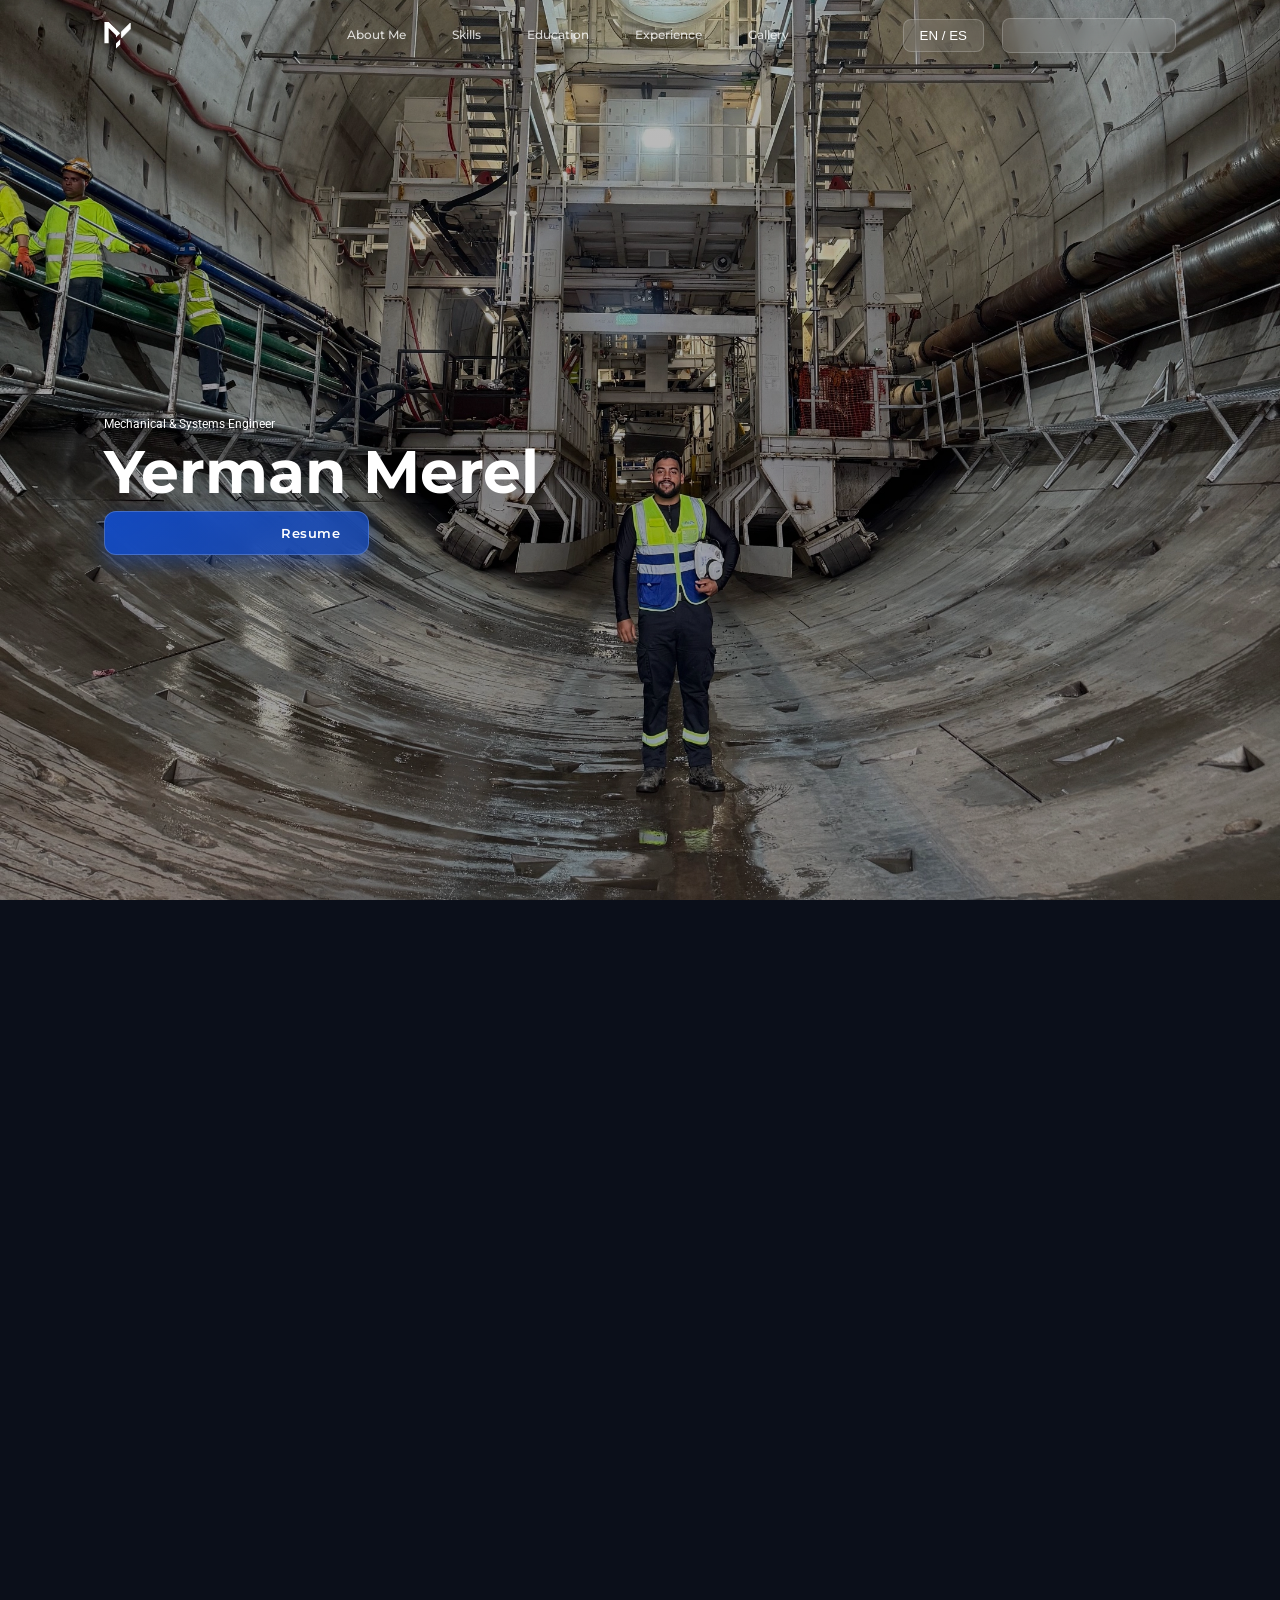
==== commit 6f0f848e: "Se creo el js para manejar el cambio de idioma mediante archivo JSON." ====
--- a/index.html
+++ b/index.html
@@ -107,6 +107,7 @@
 
 
     <!-- JAVASCRIPT SECTION -->
+    <script src="js/i18n.js" type="module"></script>
     <script src="./JS/modal.js" type="module"></script>
     <script src="./JS/global-states.js" type="module"></script>
     <script src="./sections/hero/hero.js" type="module"></script>
--- a/sections/hero/hero.css
+++ b/sections/hero/hero.css
@@ -1,3 +1,4 @@
+
 /* =========================
    ESTILOS BASE & HERO
 ========================= */
@@ -73,9 +74,70 @@
 ========================= */
 
 .menu-button {
-    display: none;
-    cursor: pointer;
-    z-index: 101;
+  /* Reset de estilos de botón */
+  display: none;
+  align-items: center;
+  justify-content: center;
+  width: var(--btn-size);
+  height: var(--btn-size);
+  background: transparent;
+  border: none;
+  border-radius: 8px; /* O 50% para circular */
+  cursor: pointer;
+  transition: all 0.3s cubic-bezier(0.4, 0, 0.2, 1);
+  padding: 0;
+  position: relative;
+  z-index: 101;
+}
+
+/* Efecto sutil al pasar el mouse */
+.menu-button:hover {
+  background-color: var(--btn-hover-bg);
+  transform: translateY(-1px);
+}
+
+.menu-button:active {
+  transform: translateY(0);
+}
+
+/* El icono de "Hamburguesa" minimalista */
+.menu-icon {
+  width: var(--line-width);
+  height: 2px;
+  background-color: var(--btn-color);
+  position: relative;
+  transition: background-color 0.3s;
+}
+
+/* Las líneas superior e inferior */
+.menu-icon::before,
+.menu-icon::after {
+  content: "";
+  position: absolute;
+  width: 100%;
+  height: 2px;
+  background-color: var(--btn-color);
+  left: 0;
+  transition: transform 0.3s, top 0.3s;
+}
+
+/* Posicionamiento de las líneas */
+.menu-icon::before { top: -6px; } /* Línea superior */
+.menu-icon::after { top: 6px; }   /* Línea inferior */
+
+/* Animación opcional cuando el menú está abierto */
+.menu-button.is-active .menu-icon {
+  background-color: transparent; /* Desaparece la línea central */
+}
+
+.menu-button.is-active .menu-icon::before {
+  top: 0;
+  transform: rotate(45deg);
+}
+
+.menu-button.is-active .menu-icon::after {
+  top: 0;
+  transform: rotate(-45deg);
 }
 
 /* =========================
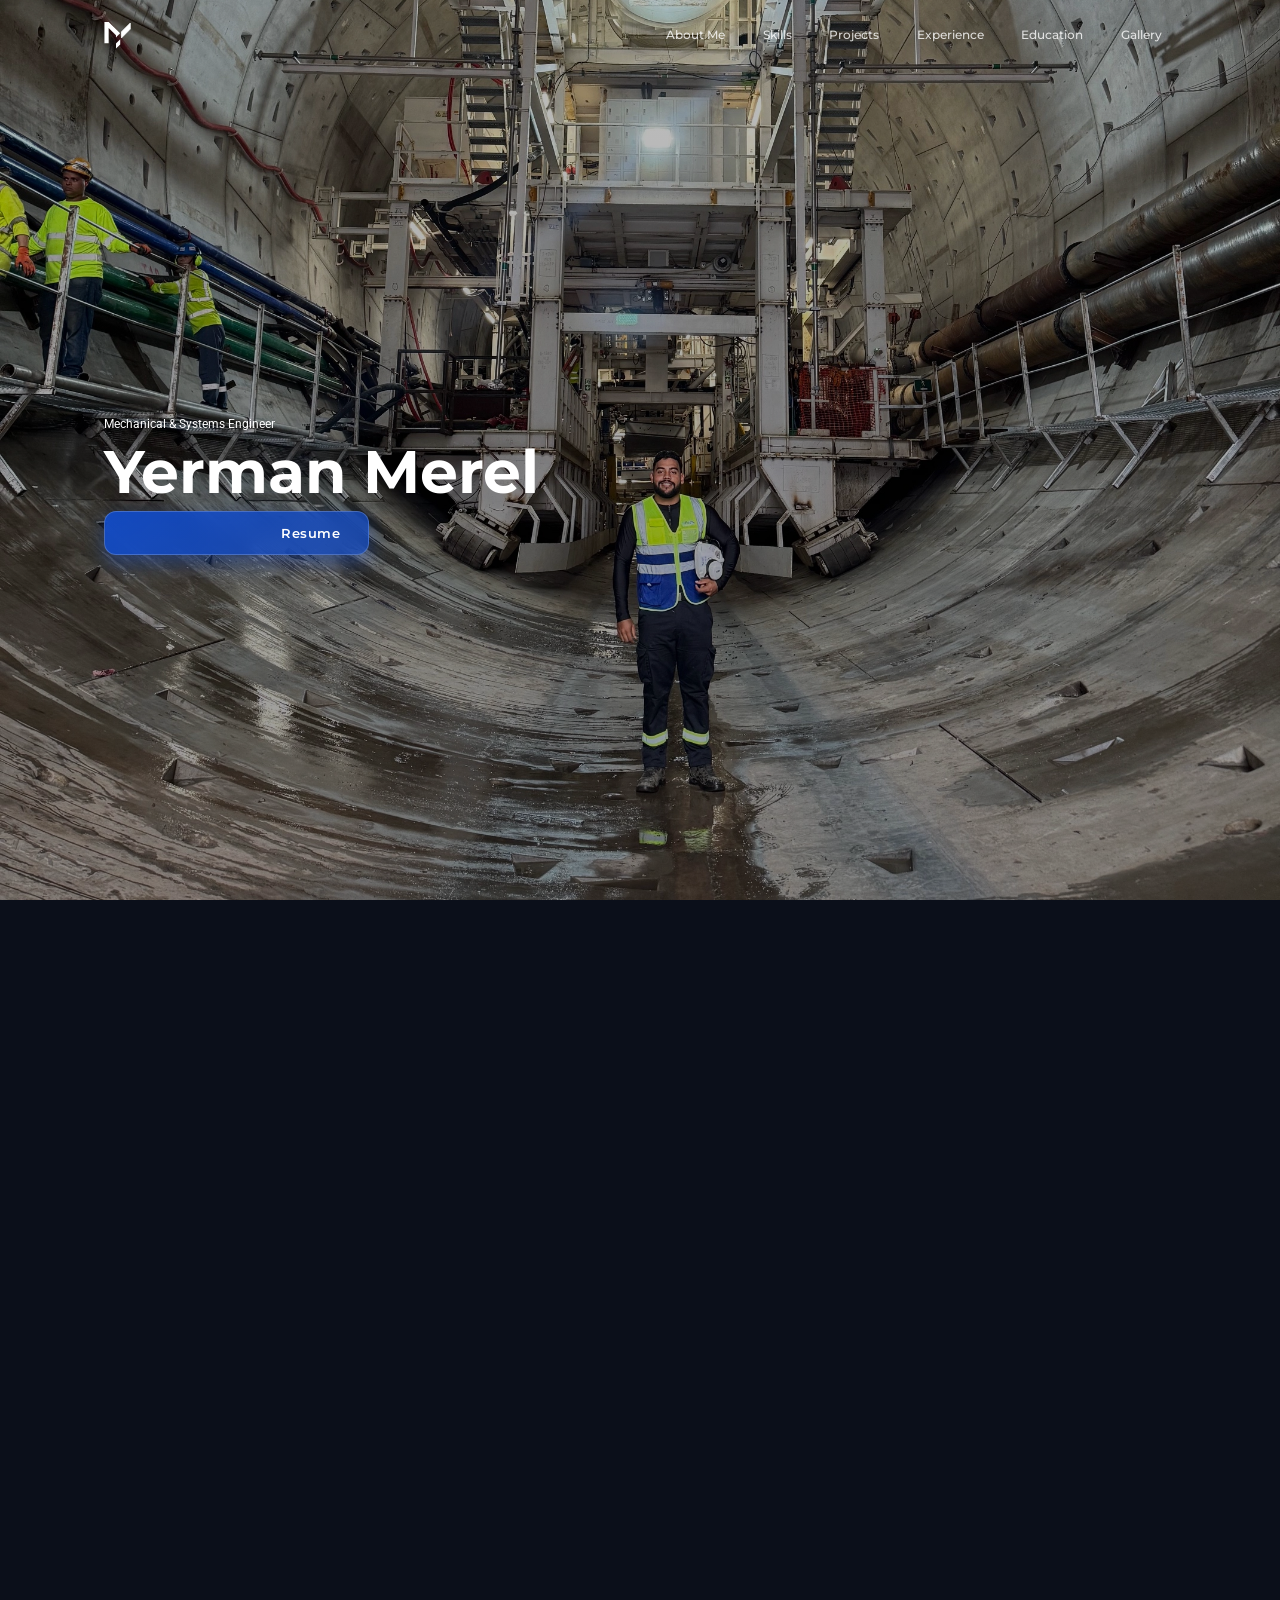
==== commit b968a1a2: "Actualización del CV's" ====
--- a/index.html
+++ b/index.html
@@ -7,8 +7,8 @@
     <!-- Meta Tag: Information about me when someone share my porfolio -->
     <meta name="description" content="Professional portfolio of Yerman Merel, Mechanical Engineer with experience as Field Engineer, Project Engineer and Systems Engineer in tunneling and large-scale infrastructure projects." />
     <meta name="theme-color" content="#0b1a3a" />
-    <meta property="og:title" content="Yerman Merel | Mechanical Engineer & Project Engineer" />
-    <meta property="og:description" content="Mechanical Engineer with international experience as Field Engineer, Project Engineer and Systems Engineer in large-scale tunneling and infrastructure projects. Focused on technical execution, design validation, FAT protocols and lifting strategies." />
+    <meta property="og:title" content="Yerman Merel | Mechanical Engineer" />
+    <meta property="og:description" content="Mechanical Engineer with international experience as Field Engineer, Project Engineer in large-scale tunneling and infrastructure projects. Focused on technical execution, design validation, FAT protocols and lifting strategies." />
     <meta property="og:type" content="website" />
     <meta property="og:image" content="https://engyermanmerel.github.io/assets/preview.jpg" />
     <!-- Material Icon API -->
--- a/css/global.css
+++ b/css/global.css
@@ -4,6 +4,7 @@
   box-sizing: border-box;
 }
 
+/* --- Variables de Diseño Tesla-inspired --- */
 :root{
   --bg:#0b0f1a;         /* negro azulado */
   --ink:#e6e9ef;        /* texto principal */
@@ -13,6 +14,11 @@
   --card:#0f1422;       /* fondo tarjetas */
   --line:#1e2638;       /* bordes sutiles */
   --brand-2-btn:#0f4ccfa6;    /* azul acento para btn */
+  --accent: #393c41;
+  --bg-modal: #ffffff;
+  --bg-section: #f4f4f4; /* Gris ultra claro */
+  --text-main: #171a20;   /* El negro característico de Tesla */
+  --text-secondary: #5c5e62;
   --success:#21c07a;
   --warn:#ffb020;
   --danger:#ef476f;
@@ -22,6 +28,7 @@
   /* Escala para calculos responsive */
   --fluid-min-width: 320px;
   --fluid-max-width: 1200px;
+  --transition: all 0.3s cubic-bezier(0.25, 0.1, 0.25, 1);
 }
 
 html,body{
@@ -48,7 +55,7 @@
 }
 
 a{
-  color:var(--ink);
+  color:var(--brand-2-btn);
   text-decoration:none
 }
 
@@ -236,11 +243,13 @@
 .modal__content {
   background: var(--modal-content-bg);
   width: 92%;
-  max-width: 550px;
+  max-width: 800px;
+  scrollbar-width: none;
+  -ms-overflow-style: none;
   color: var(--bg);
   max-height: 90vh; /* Evita que el modal sea más alto que la pantalla */
   overflow-y: auto; /* Scroll interno si el contenido es largo */
-  padding: 2.5rem 1.5rem;
+  padding: 3rem 3rem;
   border-radius: 16px;
   position: relative;
   box-shadow: 0 20px 40px rgba(0, 0, 0, 0.3);
@@ -290,7 +299,7 @@
 /* 5. Ajustes para Mobile (Pantallas pequeñas) */
 @media (max-width: 480px) {
   .modal__content {
-    width: 95%;
+    width: 75%;
     padding: 2rem 1rem;
     margin: 10px;
     border-radius: 20px; /* Bordes más suaves en móvil */
--- a/sections/hero/hero.css
+++ b/sections/hero/hero.css
@@ -42,7 +42,7 @@
 .hero__actions {
     display: flex;
     align-items: center;
-    gap: 1.5rem;
+    gap: 0.8rem;
 }
 
 /* Links */
@@ -77,6 +77,7 @@
   /* Reset de estilos de botón */
   display: none;
   align-items: center;
+  color: var(--ink);
   justify-content: center;
   width: var(--btn-size);
   height: var(--btn-size);
@@ -284,13 +285,12 @@
         position: fixed;
         top: 0;
         right: -100%;
-        width: 75%;
+        width: 48%;
         height: 100vh;
-        background: rgba(15,15,15,0.98);
         flex-direction: column;
         justify-content: center;
         align-items: center;
-        gap: 2rem;
+        gap: 1rem;
         transition: right 0.35s ease;
         backdrop-filter: blur(20px);
         padding: 2rem;
--- a/sections/skills/skills.css
+++ b/sections/skills/skills.css
@@ -9,13 +9,14 @@
   margin-inline: auto;
   border-radius: 28px;
   overflow: hidden;
-  box-shadow: 0 20px 50px rgba(0,0,0,0.2);
+  box-shadow: 0 20px 50px rgba(0,0,0,0.8);
   isolation: isolate; /* evita conflictos de z-index */
 }
 
 .skills__diagram {
   width: 100%;
   display: block;
+  padding: 35px;
   filter: brightness(0.85);
   transition: filter 0.4s ease;
 }
@@ -123,6 +124,122 @@
   padding: 40px;
 }
 
+/* ---- Modal ---- */
+/* --- Variables de Diseño Tesla-inspired --- */
+:root {
+  --bg-modal: #ffffff;          /* Fondo blanco puro */
+  --bg-body-dark: #171a20;      /* El negro característico de Tesla */
+  --text-main: #171a20;
+  --text-secondary: #5c5e62;   /* Gris para descripciones */
+  --text-on-dark: #ffffff;
+  --border-radius: 8px;         /* Bordes suaves pero definidos */
+  --transition: all 0.4s cubic-bezier(0.16, 1, 0.3, 1);
+  --line-color: #e2e2e2;
+  --mono-font: 'Roboto Mono', monospace; /* Para detalles técnicos */
+}
+
+/* --- Estilos Base del Modal --- */
+
+/* --- Estructura Interna (Industrial-Minimalista) --- */
+.modal-stage-header {
+  margin-bottom: 40px;
+  border-bottom: 1px solid var(--line-color);
+  padding-bottom: 25px;
+}
+
+.stage-label {
+  text-transform: uppercase;
+  font-size: 0.8rem;
+  color: var(--text-secondary);
+  font-weight: 600;
+  display: block;
+  margin-bottom: 10px;
+}
+
+.modal__content h3 {
+  font-family: 'Montserrat', sans-serif;
+  font-size: 2.2rem;
+  font-weight: 500;
+  color: var(--text-main);
+  letter-spacing: -0.5px;
+  line-height: 1.1;
+  margin: 0;
+}
+
+/* --- Grid de Habilidades --- */
+.modal-skills-grid {
+  display: grid;
+  grid-template-columns: repeat(auto-fit, minmax(300px, 1fr));
+  gap: 30px;
+}
+
+.skill-category {
+  margin-bottom: 30px;
+}
+
+.skill-category-title {
+  display: flex;
+  align-items: center;
+  margin-bottom: 15px;
+}
+
+.skill-category-title h4 {
+  font-family: 'Montserrat', sans-serif;
+  font-size: 1.1rem;
+  text-transform: uppercase;
+  font-weight: 600;
+  color: var(--text-main);
+  margin: 0;
+}
+
+/* El punto técnico de Tesla */
+.skill-category-title::before {
+  content: '';
+  width: 8px;
+  height: 8px;
+  background-color: #171a20; /* Negro o un acento si prefieres */
+  border-radius: 50%;
+  margin-right: 12px;
+}
+
+/* Lista de Habilidades Mono-espaciada */
+.modal__content ul {
+  list-style: none;
+  padding: 0;
+  margin: 0;
+}
+
+.modal__content li {
+  font-size: 0.9rem;
+  color: var(--text-secondary);
+  padding: 10px 0;
+  border-bottom: 1px solid #f0f0f0;
+  position: relative;
+  padding-left: 18px;
+}
+
+.modal__content li::before {
+  content: '>'; /* Símbolo técnico */
+  position: absolute;
+  left: 0;
+  color: #171a20;
+  font-weight: bold;
+}
+
+/* --- Responsividad --- */
+@media (max-width: 768px) {
+  .modal__content {
+    padding: 30px;
+  }
+  .modal__content h3 {
+    font-size: 1.8rem;
+  }
+  .modal-skills-grid {
+    grid-template-columns: 1fr;
+    gap: 20px;
+  }
+}
+
 
 /* ===================================
    MOBILE OPTIMIZATION
@@ -134,10 +251,6 @@
     border-radius: 20px;
   }
 
-  .skills-modal__content {
-    padding: 32px;
-  }
-
   .hotspot__label {
     display: none; /* evita saturación visual en móvil */
   }
--- a/sections/projects/projects.css
+++ b/sections/projects/projects.css
@@ -7,68 +7,131 @@
   box-sizing: border-box;
 }
 
+/* ---- Carrusel Style ---- */
+:root {
+  /* Variables para el diseño minimalista */
+  --transition-smooth: all 0.5s cubic-bezier(0.4, 0, 0.2, 1);
+  /* Gradiente premium: oscuro abajo para legibilidad, suave arriba */
+  --overlay-gradient: linear-gradient(180deg, rgba(0,0,0,0.1) 0%, rgba(0,0,0,0) 50%, rgba(0,0,0,0.85) 100%);
+}
+
+.proj__container {
+  max-width: 1024px;
+  margin: 0 auto;
+  box-sizing: border-box;
+  overflow: hidden; /* Importante para que el carrusel no rompa el layout */
+  padding: 20px; /* Pequeño respiro lateral */
+}
+
+/* ---- Carrusel Style ---- */
 .proj__carrusel {
   display: flex;
-  transition: transform 0.5s ease-in-out;
+  transition: var(--transition-smooth);
   gap: 20px;
+  will-change: transform; /* Optimización de rendimiento para animaciones */
+  padding: 10px 0;
 }
 
 .proj__carrusel-card {
-  flex: 0 0 34%;
+  /* Ajuste preciso para que quepan 3 cards (33.33%) descontando el gap */
+  flex: 0 0 calc(33.33% - (20px * 2 / 3)); 
   height: 580px;
   background-position: center;
+  background-repeat: no-repeat;
   position: relative;
   border-radius: var(--border-radius-cards);
-  transform: scale(1.0);
-  transition: transform 0.3s ease-in-out;
+  overflow: hidden; /* Mantiene el contenido y gradientes dentro de los bordes */
+  transition: var(--transition-smooth);
+  box-shadow: 0 10px 30px rgba(0,0,0,0.05);
 }
 
 .proj__carrusel-card:hover {
-  transform: scale(1.02);
-}
-
+  /* Efecto de elevación más elegante que el scale */
+  transform: translateY(-8px); 
+  box-shadow: 0 20px 40px rgba(0,0,0,0.15);
+}
+
+/* Tus Clases Originales con Background-Image (INTACTAS)
+   -------------------------------------------------- 
+*/
 .proj__card-fi {
   background-image: url('/assets/Projects/Wallpaper/Sismic/EstructuraRevit_Sismic.png');
   background-size: cover;
 }
 
 .proj__card-sc {
-  background-image: url('/assets/Projects/Robot/AsemblieRobot.png');
+  background-image: url('/assets/Projects/Robot/AsemblieRobot.webp');
   background-size: cover;
 }
 .proj__card-tr {
-  background-image: url('/assets/Projects/Vortex/VortexVibrationWallpaper2.png');
-  background-size: contain;
-  background-repeat: no-repeat;
+  background-image: url('/assets/Projects/Vortex/VortexVibrationWallpaper2.webp');
+  /* Contain es correcto para este tipo de imagen central */
+  background-size: contain; 
+  background-color: #f4f4f4; /* Fondo neutro para el logo */
 }
 
 .proj__card-fr {
-  background-image: url('/assets/Projects/Web/Wallpaper_Web_Project.png');
+  background-image: url('/assets/Projects/Web/WebWallpaper.webp');
   background-size: cover;
   background-position: 80%;
 }
 
+/* Info & Overlay Mejorado
+   -------------------------------------------------- 
+*/
 .proj__carrusel-card__info {
-  position: relative;
-  background: linear-gradient(0deg, rgba(0, 0, 0, 0) 20%, rgba(0, 0, 0, .9) 100%);
-  padding: 2.5rem;
+  position: absolute; /* Cambiado a absolute para cubrir toda la card */
+  top: 0;
+  left: 0;
+  width: 100%;
+  height: 100%;
+  display: flex;
+  flex-direction: column;
+  justify-content: flex-end; /* Texto hacia abajo para no tapar la imagen central */
+  padding: 3rem;
+  background: var(--overlay-gradient); /* Usamos el gradiente premium */
+  color: #ffffff; /* Texto siempre blanco sobre el gradiente */
   z-index: 2;
-  height: 100%;
-  border-radius: var(--border-radius-cards);
+  box-sizing: border-box;
 }
 
 .proj__carrusel-card__info > h2 {
   margin: 0;
-  font-size: 1.4rem;
+  font-size: 1.5rem; /* Un poco más grande y claro */
+  font-weight: 600;
+  line-height: 1.2;
+  letter-spacing: -0.02em; /* Toque minimalista técnico */
   font-family: "Montserrat", sans-serif;
 }
 
 .proj__carrusel-card__info > p {
-  font-size: 0.9rem;
-  margin-top: 0.5rem;
+  font-size: 0.95rem;
+  margin-top: 0.8rem;
+  opacity: 0.9;
+  font-weight: 300;
+  line-height: 1.5;
+}
+
+/* ---- Responsividad Automática (Media Queries) ---- */
+@media (max-width: 1024px) {
+  .proj__carrusel-card {
+    /* Mostramos 2 cards en tablets */
+    flex: 0 0 calc(50% - 10px); 
+    height: 500px;
+  }
+}
+
+@media (max-width: 650px) {
+  .proj__carrusel-card {
+    /* Mostramos 1 card casi completa en móviles */
+    flex: 0 0 85%; 
+    height: 450px;
+  }
+  .proj__container { padding: 10px; }
 }
 
 /* Layout + style of modal content */
+/* --- Contenedor Principal (Grid) --- */
 .grid-cont-mod {
   display: grid;
   grid-template-areas: 
@@ -77,50 +140,153 @@
     "colum-fr colum-sc"
     "concl concl";
   grid-template-columns: 1fr 1fr;
-  padding: 28px;
-}
-
-.proj__card-grid-gap {
-  gap: 20px;
-}
-
+  padding: 40px;
+  max-width: 1100px;
+  margin: 0 auto;
+  gap: 30px;
+}
+
+/* --- Estilos de Secciones --- */
 .modal-secs {
-  background-color: rgb(245, 245, 247);
+  background-color: var(--bg-section);
   border-radius: var(--border-radius-cards);
-  padding: 28px;
-}
-
-.modal-header > span {
-  color: var(--brand-2-btn);
-  font-weight: 400;
-}
-
-.modal-header > h2 {
-  line-height: 1.2;
-  font-family: "Montserrat", sans-serif;
-} 
-
+  padding: 32px;
+  transition: var(--transition);
+  border: 1px solid transparent;
+}
+
+/* --- Tipografía y Títulos --- */
 .modal-header {
   grid-area: header;
-  margin-bottom: 18px;
-  display: flex;
-  flex-direction: column;
-}
-
-.modal-intr {
-  grid-area: Intro;
-}
-
-.modal-col-fr {
-  grid-area: colum-fr;
-}
-
-.modal-col-sc {
-  grid-area: colum-sc;
-}
-
-.modal-concl {
+  margin-bottom: 24px;
+  border-bottom: 1px solid #e2e2e2;
+  padding-bottom: 20px;
+}
+
+.modal-header span {
+  text-transform: uppercase;
+  letter-spacing: 1.5px;
+  font-size: 0.85rem;
+  color: var(--brand-2);
+  font-weight: 600;
+  margin-bottom: 8px;
+}
+
+.modal-header h2 {
+  font-family: "Montserrat", sans-serif;
+  font-weight: 500;
+  font-size: 2rem;
+  color: var(--text-main);
+  letter-spacing: -0.5px;
+  line-height: 1.1;
+}
+
+p {
+  line-height: 1.6;
+  color: var(--text-secondary);
+  font-size: 0.95rem;
+  margin-bottom: 20px;
+}
+
+/* --- Imágenes y Figuras --- */
+figure {
+  margin: 24px 0;
+  overflow: hidden;
+  border-radius: 8px;
+  background: #fff;
+}
+
+figure img {
+  width: 100%;
+  height: auto;
+  display: block;
+  object-fit: cover;
+  /* Filtro sutil para que las imágenes no desentonen con el minimalismo */
+  filter: grayscale(10%) contrast(105%);
+  transition: var(--transition);
+}
+
+figure:hover img {
+  filter: grayscale(0%) scale(1.02);
+}
+
+.img__caption {
+  padding: 12px;
+  font-size: 0.8rem;
+  color: var(--text-secondary);
+  text-align: center;
+  font-style: italic;
+  background: #fff;
+}
+
+/* --- Listas --- */
+.modal__list-robot {
+  list-style: none;
+  padding: 0;
+  margin-bottom: 24px;
+}
+
+.modal__list-robot li {
+  padding: 8px 0;
+  border-bottom: 1px solid #e2e2e2;
+  color: var(--text-secondary);
+  font-size: 0.9rem;
+}
+
+.modal__list-robot li::before {
+  content: "— ";
+  color: var(--text-main);
+}
+
+/* --- Áreas Específicas --- */
+.modal-intr { grid-area: Intro; }
+.modal-col-fr { grid-area: colum-fr; }
+.modal-col-sc { grid-area: colum-sc; }
+.modal-concl { 
   grid-area: concl;
+  background-color: var(--text-main); /* Contraste final tipo Tesla */
+}
+
+.modal-concl h3, .modal-concl p {
+  color: #ffffff;
+}
+
+/* --- Responsive (Mobile First) --- */
+@media (max-width: 850px) {
+  .grid-cont-mod {
+    grid-template-areas: 
+      "header"
+      "Intro"
+      "colum-fr"
+      "colum-sc"
+      "concl";
+    grid-template-columns: 1fr;
+    padding: 20px;
+  }
+
+  .modal-header h2 {
+    font-size: 1.5rem;
+  }
+}
+
+/* --- Botón Cerrar (Sutil) --- */
+.btn-cont-clos {
+  position: absolute;
+  top: 20px;
+  right: 20px;
+}
+
+#close {
+  background: none;
+  border: none;
+  cursor: pointer;
+  color: var(--text-main);
+  opacity: 0.5;
+  transition: var(--transition);
+}
+
+#close:hover {
+  opacity: 1;
 }
 
 /* Carrusel Controls */
--- a/sections/experience/experience.css
+++ b/sections/experience/experience.css
@@ -7,6 +7,45 @@
   color: #f5f7ff;
 }
 
+/* Estilos para el efecto Dropdown */
+
+/* 1. Ocultamos el contenido extra por defecto */
+.experience-details {
+    max-height: 0;
+    overflow: hidden;
+    opacity: 0;
+    transition: max-height 1s ease, opacity 0.3s ease, margin-top 0.3s ease;
+}
+
+/* 2. Ajuste del padding para que el card se vea bien colapsado */
+.experience-card {
+    transition: transform 0.3s ease, box-shadow 0.3s ease;
+    cursor: pointer;
+}
+
+/* 3. El estado HOVER */
+.experience-item:hover .experience-details {
+    max-height: 500px; /* Un valor lo suficientemente grande para cubrir el texto */
+    opacity: 1;
+    margin-top: 20px; /* Espacio que aparece al expandirse */
+}
+
+/* 4. Feedback visual opcional en la Card al hacer hover */
+.experience-item:hover .experience-card {
+    box-shadow: 0 10px 30px rgba(0, 0, 0, 0.3);
+    border-color: var(--accent-color); /* Usa tu variable de color azul si la tienes */
+}
+
+/* Asegurar que el header no se mueva bruscamente */
+.experience-top {
+    margin-bottom: 0;
+    transition: margin-bottom 0.3s ease;
+}
+
+.experience-item:hover .experience-top {
+    margin-bottom: 15px;
+}
+
 .experience-container {
   max-width: 1100px;
   margin: 0 auto;
@@ -30,17 +69,6 @@
   flex-direction: column;
   gap: 2rem;
   position: relative;
-  padding-left: 2rem;
-}
-
-.experience-timeline::before {
-  content: "";
-  position: absolute;
-  left: 9px;
-  top: 0;
-  width: 2px;
-  height: 100%;
-  background: rgba(15, 76, 207, 0.25);
 }
 
 /* ITEM */
@@ -62,8 +90,7 @@
 
 /* CARD */
 .experience-card {
-  background: rgba(255, 255, 255, 0.04);
-  border: 1px solid rgba(255, 255, 255, 0.08);
+  border: 1px solid rgba(255, 255, 255, 0.06);
   padding: 1.8rem;
   border-radius: 18px;
   backdrop-filter: blur(10px);
@@ -73,6 +100,7 @@
 .experience-card:hover {
   transform: translateY(-6px);
   border-color: rgba(15, 76, 207, 0.5);
+  background-color: rgba(255, 255, 255, 0.02);
   box-shadow: 0px 10px 30px rgba(0, 0, 0, 0.35);
 }
 
@@ -101,7 +129,6 @@
   color: rgba(255, 255, 255, 0.85);
   padding: 0.4rem 0.9rem;
   border-radius: 999px;
-  background: rgba(94, 234, 212, 0.08);
   border: 1px solid rgba(94, 234, 212, 0.15);
 }
 
@@ -124,7 +151,6 @@
 
 .experience-location i {
   font-size: 18px;
-  color: #5eead4;
 }
 
 .experience-type {
@@ -155,9 +181,7 @@
   font-size: 0.85rem;
   padding: 0.4rem 0.85rem;
   border-radius: 999px;
-  background: rgba(94, 234, 212, 0.08);
   border: 1px solid rgba(94, 234, 212, 0.12);
-  color: #d9fff8;
 }
 
 /* ACTIONS */
@@ -198,136 +222,198 @@
 }
 
 /* MODAL */
-.experience-modal {
-  position: fixed;
-  inset: 0;
-  background: rgba(0, 0, 0, 0.7);
-  display: none;
+:root {
+  --tesla-white: #ffffff;
+  --tesla-grey: #f4f4f4;
+  --tesla-dark: #171a20;
+  --tesla-accent: #3d3e44;
+  --font-main: 'Montserrat', sans-serif;
+  --font-mono: 'Roboto Mono', monospace; /* O cualquier fuente Mono */
+}
+
+/* Content Container */
+.experience-modal-content {
+  background: var(--tesla-white);
+  width: 95%;
+  max-width: 1200px;
+  height: 90vh;
+  position: relative;
+  overflow: hidden;
+  box-shadow: 0 40px 100px rgba(0,0,0,0.05);
+}
+
+.modal_experience-grid {
+  display: grid;
+  grid-template-rows: 0.3fr 1fr; /* Split screen */
+  height: 100%;
+}
+
+/* Lado Visual */
+.modal-visuals {
+  background: var(--tesla-grey);
+  display: flex;
+  align-items: center;
   justify-content: center;
-  align-items: center;
-  padding: 1.5rem;
-  z-index: 9999;
-}
-
-.experience-modal.active {
-  display: flex;
-}
-
-.experience-modal-content {
-  max-width: 1000px;
+  overflow: hidden;
+}
+
+.modal-gallery img {
   width: 100%;
-  background: #0f172a;
-  border-radius: 18px;
-  padding: 2rem;
-  border: 1px solid rgba(255, 255, 255, 0.08);
+  height: 100%;
+  object-fit: cover;
+  transition: transform 0.6s ease;
+}
+
+/* Lado de Información */
+.modal-info-container {
+  padding: 60px;
+  overflow-y: auto;
+  display: flex;
+  flex-direction: column;
+}
+
+.modal-label {
+  font-family: var(--font-mono);
+  text-transform: uppercase;
+  font-size: 12px;
+  letter-spacing: 2px;
+  color: var(--tesla-accent);
+  margin-bottom: 8px;
+}
+
+#modalTitle {
+  font-family: var(--font-main);
+  font-weight: 600;
+  font-size: 32px;
+  color: var(--tesla-dark);
+  margin-bottom: 4px;
+}
+
+.company-name {
+  font-family: var(--font-main);
+  font-size: 18px;
+  color: var(--tesla-accent);
+  margin-bottom: 40px;
+}
+
+/* Typography & Sections */
+h4 {
+  font-family: var(--font-mono);
+  font-size: 11px;
+  text-transform: uppercase;
+  letter-spacing: 1.5px;
+  margin-bottom: 15px;
+  color: #8e8e8e;
+}
+
+.modal-section {
+  margin-bottom: 35px;
+}
+
+#modalDesc {
+  font-family: var(--font-main);
+  line-height: 1.8;
+  color: var(--tesla-accent);
+  font-size: 15px;
+}
+
+.custom-list {
+  list-style: none;
+  padding: 0;
+}
+
+.custom-list li {
+  font-family: var(--font-main);
+  margin-bottom: 12px;
+  padding-left: 20px;
   position: relative;
-  animation: fadeUp 0.3s ease;
-}
-
-@keyframes fadeUp {
-  from {
-    opacity: 0;
-    transform: translateY(30px);
-  }
-  to {
-    opacity: 1;
-    transform: translateY(0);
-  }
-}
-
+  font-size: 14px;
+}
+
+.custom-list li::before {
+  content: "";
+  position: absolute;
+  left: 0;
+  top: 10px;
+  width: 8px;
+  height: 1px;
+  background: var(--tesla-dark);
+}
+
+/* Tags / Tools */
+.modal-tags {
+  display: flex;
+  flex-wrap: wrap;
+  gap: 10px;
+}
+
+.modal-tags span {
+  font-family: var(--font-mono);
+  font-size: 11px;
+  padding: 6px 12px;
+  background: var(--tesla-grey);
+  border-radius: 4px;
+  color: var(--tesla-dark);
+}
+
+/* Button */
+.modal-btn-primary {
+  display: inline-block;
+  padding: 15px 40px;
+  border: 1.5px solid var(--tesla-dark);
+  color: var(--tesla-dark);
+  text-decoration: none;
+  font-family: var(--font-main);
+  font-size: 13px;
+  font-weight: 600;
+  text-transform: uppercase;
+  letter-spacing: 1px;
+  transition: all 0.3s ease;
+  margin-top: 20px;
+}
+
+.modal-btn-primary:hover {
+  background: var(--tesla-dark);
+  color: var(--tesla-white);
+}
+
+/* Close Button */
 .modal-close-btn {
   position: absolute;
-  top: 18px;
-  right: 18px;
+  top: 30px;
+  right: 30px;
+  background: none;
   border: none;
-  background: transparent;
-  font-size: 2rem;
-  color: rgba(255, 255, 255, 0.85);
   cursor: pointer;
-}
-
-.modal-header h2 {
-  font-size: 1.9rem;
-  font-weight: 700;
-}
-
-.modal-header p {
-  margin-top: 0.4rem;
-  color: rgba(255, 255, 255, 0.7);
-}
-
-.modal-body {
-  display: grid;
-  grid-template-columns: 1fr 1fr;
-  gap: 2rem;
-  margin-top: 2rem;
-}
-
-.modal-gallery {
-  min-height: 260px;
-  border-radius: 16px;
-  background: rgba(255, 255, 255, 0.04);
-  border: 1px solid rgba(255, 255, 255, 0.08);
-  overflow: hidden;
-}
-
-.modal-info h4 {
-  margin-top: 1rem;
-  font-size: 1.1rem;
-  color: #5eead4;
-}
-
-.modal-info p {
-  margin-top: 0.6rem;
-  line-height: 1.7;
-  color: rgba(255, 255, 255, 0.85);
-}
-
-.modal-info ul {
-  margin-top: 0.8rem;
-  padding-left: 1.2rem;
-  color: rgba(255, 255, 255, 0.85);
-  line-height: 1.6;
-}
-
-.modal-tags {
-  display: flex;
-  flex-wrap: wrap;
-  gap: 0.6rem;
-  margin-top: 0.8rem;
-}
-
-.modal-tags span {
-  padding: 0.4rem 0.9rem;
-  border-radius: 999px;
-  font-size: 0.85rem;
-  background: rgba(56, 189, 248, 0.1);
-  border: 1px solid rgba(56, 189, 248, 0.15);
-  color: #d6f4ff;
-}
-
-.modal-btn {
-  display: inline-block;
-  margin-top: 1.8rem;
-  padding: 0.9rem 1.4rem;
-  border-radius: 12px;
-  background: linear-gradient(90deg, #5eead4, #38bdf8);
-  color: #061019;
-  font-weight: 700;
-  text-decoration: none;
-}
-
-/* RESPONSIVE */
-@media (max-width: 850px) {
-  .modal-body {
+  z-index: 10;
+}
+
+/* RESPONSIVE DESIGN */
+@media (max-width: 992px) {
+  .modal_experience-grid {
     grid-template-columns: 1fr;
-  }
-
-  .experience-title {
-    font-size: 2.1rem;
-  }
-
-  .experience-timeline {
-    padding-left: 1.5rem;
+    grid-template-rows: 300px 1fr;
+  }
+  
+  .modal-info-container {
+    padding: 40px 30px;
+  }
+
+  .experience-modal-content {
+    height: 95vh;
+  }
+}
+
+@media (max-width: 480px) {
+  #modalTitle {
+    font-size: 24px;
+  }
+  
+  .modal-visuals {
+    display: none; /* En móviles muy pequeños, priorizamos el texto */
+  }
+
+  .modal_experience-grid {
+    grid-template-rows: 1fr;
   }
 }
--- a/sections/education/education.css
+++ b/sections/education/education.css
@@ -1,33 +1,315 @@
-/* Education */
-.edu-card-grid {
-  display: grid;
-  grid-template-areas:
-    "logo"
-    "content";
-  grid-template-columns: 1fr 5fr 2fr; 
-}
-
-.edu-card-log {
-  width: 50%; /* Ocupa la mitad del ancho del padre */
-  max-width: 400px; /* Pero nunca más de 600px */
-  margin: 0 auto; /* Centrar el contenedor */
-} 
-
-.utp-logo {
-  max-width: 100%; /* La imagen nunca excede el ancho del contenedor */
-  height: auto; 
-  display: flex;
-  align-items: center;
-  justify-content: center;
-}
-
-.edu-card-cont {
-  display: flex;
-  flex-direction: column;
-  justify-content: center;
-}
-
-.edu-card-date {
-  display: flex;
-  justify-content: end;
-}
+/* Variables de diseño - Personaliza aquí tus colores */
+:root {
+    --primary-color: #0055a4; /* Azul UTP */
+    --text-main: #2d3436;
+    --text-muted: #636e72;
+    --border-color: #f1f2f6;
+    --transition: all 0.3s ease;
+}
+
+#education {
+    padding: 80px 0;
+}
+
+/* Filters */
+.blog__filters {
+    display: flex;
+    justify-content: center;
+    gap: 12px;
+    margin-bottom: 48px;
+    flex-wrap: wrap;
+}
+
+.filter-btn {
+    padding: 10px 24px;
+    border: 1px solid #e0e0e0;
+    border-radius: 24px;
+    background: #fff;
+    color: var(--primary-color);
+    font-size: 0.95rem;
+    font-weight: 700;
+    cursor: pointer;
+    transition: all 0.3s ease;
+}
+
+.filter-btn:hover {
+    border-color: #1a1a1a;
+    color: #1a1a1a;
+}
+
+.filter-btn.active {
+    background: #1a1a1a;
+    color: #fff;
+    border-color: #1a1a1a;
+}
+
+/* Blog Grid */
+.blog__grid {
+    display: grid;
+    grid-template-columns: repeat(auto-fit, minmax(320px, 1fr));
+    gap: 32px;
+    margin: 0 auto;
+}
+
+/* Blog Card */
+.blog-card {
+    background: #fff;
+    border-radius: 16px;
+    overflow: hidden;
+    box-shadow: 0 2px 8px rgba(0,0,0,0.08);
+    transition: transform 0.3s ease, box-shadow 0.3s ease;
+}
+
+.blog-card:hover {
+    transform: translateY(-4px);
+    box-shadow: 0 8px 24px rgba(0,0,0,0.12);
+}
+
+.blog-card__image {
+    position: relative;
+    width: 100%;
+    height: 220px;
+    overflow: hidden;
+}
+
+.blog-card__image img {
+    width: 100%;
+    height: 100%;
+    object-fit: cover;
+    transition: transform 0.3s ease;
+}
+
+.blog-card:hover .blog-card__image img {
+    transform: scale(1.05);
+}
+
+/* Overlay for CTA */
+.blog-card__overlay {
+    position: absolute;
+    top: 0;
+    left: 0;
+    right: 0;
+    bottom: 0;
+    background: rgba(0,0,0,0.4);
+    display: flex;
+    align-items: center;
+    justify-content: center;
+    opacity: 0;
+    transition: opacity 0.3s ease;
+}
+
+.blog-card:hover .blog-card__overlay {
+    opacity: 1;
+}
+
+.blog-card__cta {
+    background: #fff;
+    color: #1a1a1a;
+    padding: 12px 24px;
+    border-radius: 24px;
+    font-weight: 600;
+    font-size: 0.9rem;
+    border: none;
+    cursor: pointer;
+    display: flex;
+    align-items: center;
+    gap: 8px;
+    transition: transform 0.2s ease;
+}
+
+.blog-card__cta:hover {
+    transform: scale(1.05);
+}
+
+/* Card Content */
+.blog-card__content {
+    padding: 24px;
+}
+
+.blog-card__title {
+    font-size: 1.15rem;
+    font-weight: 600;
+    color: #1a1a1a;
+    line-height: 1.4;
+    margin-bottom: 12px;
+}
+
+.blog-card__excerpt {
+    font-size: 0.9rem;
+    color: #666;
+    line-height: 1.6;
+    margin-bottom: 20px;
+    display: -webkit-box;
+    -webkit-line-clamp: 2;
+    -webkit-box-orient: vertical;
+    overflow: hidden;
+}
+
+/* Meta Info */
+.blog-card__meta {
+    display: flex;
+    justify-content: space-between;
+    align-items: center;
+    padding-top: 16px;
+    border-top: 1px solid #f0f0f0;
+}
+
+.blog-card__author {
+    display: flex;
+    align-items: center;
+    gap: 10px;
+}
+
+.author-avatar {
+    width: 32px;
+    height: 32px;
+    border-radius: 50%;
+    object-fit: cover;
+}
+
+.author-name {
+    font-size: 0.85rem;
+    color: #444;
+    font-weight: 500;
+}
+
+.read-time {
+    font-size: 0.8rem;
+    color: #888;
+    font-weight: 500;
+}
+
+/* Contenedor de la cuadrícula */
+.education__grid {
+    display: grid;
+    grid-template-columns: 1fr; /* Una columna en móvil */
+    gap: 2rem;
+    margin-top: 3rem;
+}
+
+@media (min-width: 992px) {
+    .education__grid {
+        grid-template-columns: repeat(auto-fit, minmax(450px, 1fr));
+    }
+}
+
+/* Tarjeta Estilo Minimalista */
+.education__card {
+    background-color: rgba(255, 255, 255, 0.02);
+    border: 1px solid var(--border-color);
+    border-radius: 12px;
+    padding: 1.5rem;
+    transition: var(--transition);
+    position: relative;
+    overflow: hidden;
+}
+
+.education__card:hover {
+    transform: translateY(-5px);
+    box-shadow: 0 10px 20px rgba(0,0,0,0.05);
+    border-color: var(--primary-color);
+}
+
+/* Layout interno de la tarjeta */
+.education__content-wrapper {
+    display: grid;
+    grid-template-columns: 80px 1fr;
+    gap: 1.5rem;
+    align-items: start;
+}
+
+/* Contenedor del Logo */
+.education__logo-container {
+    margin: 0;
+    width: 80px;
+    height: 80px;
+    display: flex;
+    align-items: center;
+    justify-content: center;
+    background: #f8f9fa;
+    border-radius: 8px;
+    padding: 10px;
+}
+
+.education__logo {
+    max-width: 100%;
+    filter: grayscale(20%);
+    transition: var(--transition);
+}
+
+.education__card:hover .education__logo {
+    filter: grayscale(0%);
+}
+
+/* Tipografía */
+.education__title {
+    font-size: 1.15rem;
+    font-weight: 700;
+    margin-bottom: 0.25rem;
+    line-height: 1.3;
+}
+
+.education__institution {
+    font-size: 0.95rem;
+    color: var(--primary-color);
+    font-weight: 500;
+    margin-bottom: 0.5rem;
+}
+
+.education__specialization {
+    font-size: 0.9rem;
+    color: var(--text-muted);
+}
+
+/* Detalles y Listas */
+.education__details {
+    margin-top: 1rem;
+    font-size: 0.88rem;
+    color: var(--text-muted);
+    border-top: 1px solid var(--border-color);
+    padding-top: 1rem;
+}
+
+.education__list {
+    padding-left: 1.2rem;
+    margin-top: 0.5rem;
+}
+
+.education__list li {
+    margin-bottom: 0.4rem;
+}
+
+/* Badge de Fecha */
+.education__date {
+    grid-column: 1 / -1; /* Ocupa todo el ancho abajo */
+    margin-top: 1rem;
+    font-size: 0.8rem;
+    font-weight: 600;
+    text-transform: uppercase;
+    letter-spacing: 1px;
+    color: var(--text-muted);
+    display: flex;
+    justify-content: flex-end;
+}
+
+/* Modificador para destacar Herrenknecht (opcional) */
+.education__card--highlight {
+    border-left: 4px solid var(--accent-color);
+}
+
+/* Responsive */
+@media (max-width: 768px) {
+    .blog__grid {
+        grid-template-columns: 1fr;
+        gap: 24px;
+    }
+    
+    .blog__filters {
+        gap: 8px;
+    }
+    
+    .filter-btn {
+        padding: 8px 16px;
+        font-size: 0.85rem;
+    }
+}
--- a/sections/footer/footer.css
+++ b/sections/footer/footer.css
@@ -1,147 +1,51 @@
-/* Footer */
 .footer {
-  width: 100%;
-  background: #0b0f19; /* Dark premium tone */
-  padding: 3rem 1.5rem;
-  border-top: 1px solid rgba(255, 255, 255, 0.08);
-  font-family: "Poppins", sans-serif;
+    padding: 24px 0;
+    width: 100%;
+    background-color: transparent; /* O el color de tu fondo */
 }
 
-.footer_container_sect {
-  max-width: 1200px;
-  margin: 0 auto;
-
-  display: grid;
-  grid-template-columns: 1fr 2fr 1fr;
-  gap: 2rem;
-
-  align-items: center;
+.footer_container {
+    max-width: 1200px;
+    margin: 0 auto;
+    display: flex;
+    flex-direction: row;
+    justify-content: center;
+    align-items: center;
+    gap: 20px;
+    flex-wrap: wrap;
 }
 
-/* ================================
-   FOOTER LOGO
-================================ */
-
-.footer_logo {
-  display: flex;
-  justify-content: flex-start;
-  align-items: center;
+/* Estilo para los textos y enlaces */
+.footer_legal, .footer_nav {
+    display: flex;
+    gap: 15px;
+    color: #5c5e62; /* Gris sutil estilo Tesla */
+    font-size: 12px;
+    font-weight: 500;
 }
 
-.footer_logo img {
-  width: 58px;
-  height: auto;
-  transition: transform 0.3s ease, opacity 0.3s ease;
+.footer_nav a {
+    text-decoration: none;
+    color: #5c5e62;
+    transition: color 0.3s ease;
 }
 
-.footer_logo img:hover {
-  transform: scale(1.05);
-  opacity: 0.9;
-}
-
-/* ================================
-   FOOTER CONTENT
-================================ */
-
-.footer_cont {
-  text-align: center;
-  color: rgba(255, 255, 255, 0.75);
-  font-size: 0.95rem;
-  line-height: 1.6;
-}
-
-.footer_cont p {
-  margin: 0.35rem 0;
-}
-
-.footer_cont strong {
-  color: #ffffff;
-  font-weight: 600;
+.footer_nav a:hover {
+    color: var(--brand-2); /* Color más oscuro al hacer hover */
 }
 
 .footer_version {
-  font-size: 0.85rem;
-  color: rgba(255, 255, 255, 0.55);
-  margin-top: 0.7rem;
+    color: #a2a3a5; /* Un poco más claro para la versión */
 }
 
-/* ================================
-   FOOTER SOCIAL LINKS
-================================ */
-
-.footer_list_socialmedia {
-  display: flex;
-  justify-content: flex-end;
-  align-items: center;
-  gap: 1.2rem;
-}
-
-.footer_list_socialmedia a {
-  text-decoration: none;
-  color: rgba(255, 255, 255, 0.75);
-  font-size: 0.95rem;
-  font-weight: 500;
-
-  position: relative;
-  transition: color 0.3s ease;
-}
-
-/* Underline animation */
-.footer_list_socialmedia a::after {
-  content: "";
-  position: absolute;
-  left: 0;
-  bottom: -6px;
-
-  width: 0%;
-  height: 2px;
-  background: linear-gradient(90deg, #00c6ff, #7f00ff);
-  transition: width 0.3s ease;
-  border-radius: 10px;
-}
-
-.footer_list_socialmedia a:hover {
-  color: #ffffff;
-}
-
-.footer_list_socialmedia a:hover::after {
-  width: 100%;
-}
-
-/* ================================
-   RESPONSIVE DESIGN
-================================ */
-
-@media (max-width: 900px) {
-  .footer_container_sect {
-    grid-template-columns: 1fr;
-    text-align: center;
-  }
-
-  .footer_logo {
-    justify-content: center;
-  }
-
-  .footer_list_socialmedia {
-    justify-content: center;
-  }
-}
-
-@media (max-width: 480px) {
-  .footer {
-    padding: 2.5rem 1.2rem;
-  }
-
-  .footer_logo img {
-    width: 75px;
-  }
-
-  .footer_cont {
-    font-size: 0.9rem;
-  }
-
-  .footer_list_socialmedia {
-    flex-direction: column;
-    gap: 0.8rem;
-  }
-}
+/* Responsive: En móviles se apilan ligeramente */
+@media (max-width: 600px) {
+    .footer_container {
+        flex-direction: column;
+        gap: 10px;
+        text-align: center;
+    }
+    .hide-mobile {
+        display: none; /* Oculta info extra en móviles para limpieza */
+    }
+}
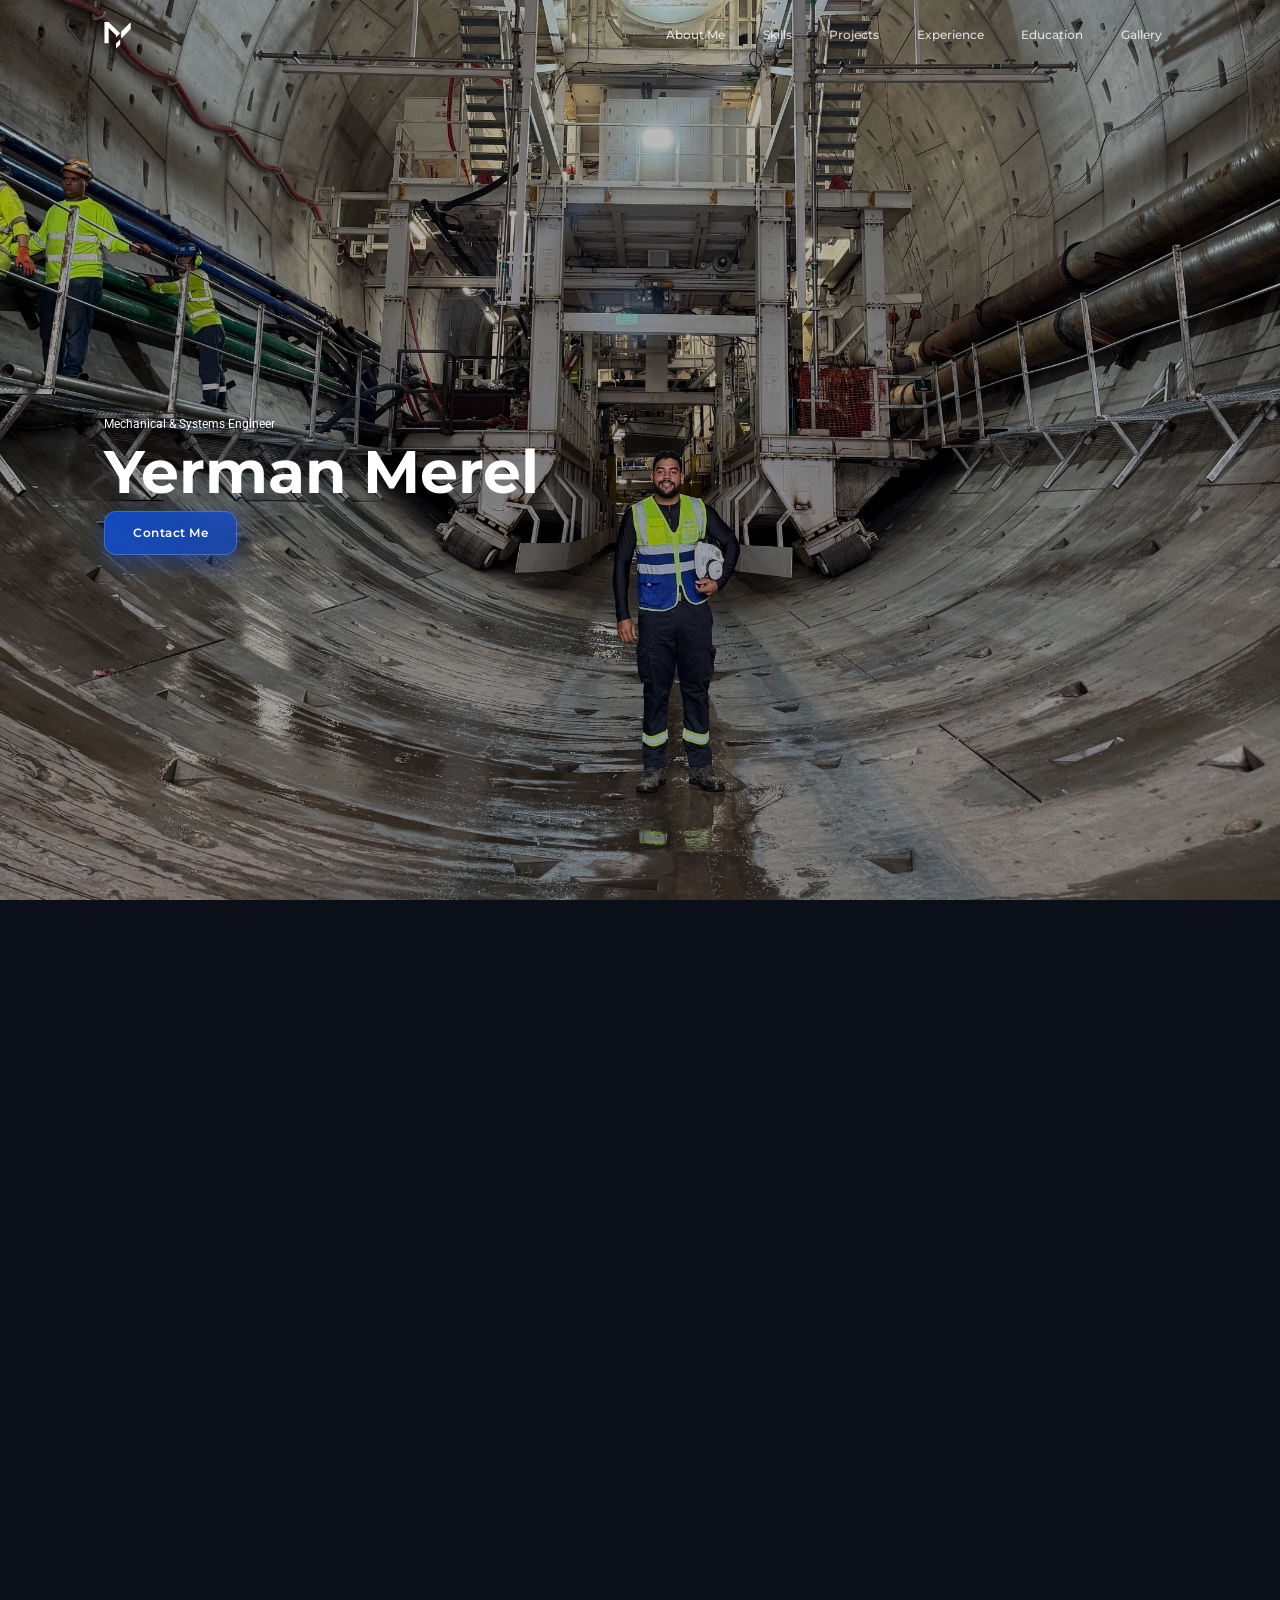
==== commit e5d11997: "Se agrego el Lab Section, queda actualizar el contenido. Ya está enlazado con el Medium." ====
--- a/index.html
+++ b/index.html
@@ -23,6 +23,7 @@
     <link rel="stylesheet" href="./sections/about-me/about-me.css">
     <link rel="stylesheet" href="./sections/skills/skills.css">
     <link rel="stylesheet" href="./sections/projects/projects.css">
+    <link rel="stylesheet" href="./sections/lab/lab.css">
     <link rel="stylesheet" href="./sections/experience/experience.css">
     <link rel="stylesheet" href="./sections/education/education.css">
     <link rel="stylesheet" href="./sections/gallery/gallery.css">
@@ -93,6 +94,9 @@
     <!-- PROJECTS -->
     <div id="pro-section"></div>
 
+    <!-- ENGINEERING BLOG / WORK IN PROGRESS -->
+    <div id="lab-section"></div>
+
     <!-- PROFESIONAL EXPERIENCE --> 
     <div id="exp-section"></div>
     
@@ -114,6 +118,7 @@
     <script src="./sections/about-me/about-me.js" type="module"></script>
     <script src="./sections/skills/skills.js" type="module"></script>
     <script src="./sections/projects/projects.js" type="module"></script>
+    <script src="./sections/lab/lab.js" type="module"></script>
     <script src="./sections/experience/experience.js" type="module"></script>
     <script src="./sections/education/education.js" type="module"></script>
     <script src="./sections/gallery/gallery.js" type="module"></script>
--- a/css/global.css
+++ b/css/global.css
@@ -70,7 +70,7 @@
   margin: 0 auto;
   box-sizing: border-box;
   width: 100%;
-  padding: 0 5vw; /* Margen interno lateral que crece con la pantalla */
+  padding: 0 2vw; /* Margen interno lateral que crece con la pantalla */
 }
 
 .grid{
--- a/sections/projects/projects.css
+++ b/sections/projects/projects.css
@@ -184,7 +184,7 @@
 p {
   line-height: 1.6;
   color: var(--text-secondary);
-  font-size: 0.95rem;
+  font-size: 1.4rem;
   margin-bottom: 20px;
 }
 
--- a/sections/lab/lab.css
+++ b/sections/lab/lab.css
@@ -0,0 +1,252 @@
+/* Sección Laboratorio - Namespaced completo */
+#lab-section.lab-engineering-section {
+    padding: 80px 0;
+}
+
+#lab-section .lab-wrapper {
+    max-width: 1200px;
+    margin: 0 auto;
+    padding: 0 40px;
+}
+
+/* Header específico */
+
+/* Grid específico */
+#lab-section .lab-projects-container {
+    display: grid;
+    grid-template-columns: repeat(auto-fill, minmax(360px, 1fr));
+    gap: 32px;
+    margin-bottom: 48px;
+}
+
+/* Tarjetas específicas */
+#lab-section .lab-project-item {
+    background: #ffffff;
+    border: 1px solid #e5e5e5;
+    border-radius: 6px;
+    padding: 32px;
+    transition: all 0.25s cubic-bezier(0.4, 0, 0.2, 1);
+    position: relative;
+    overflow: hidden;
+}
+
+#lab-section .lab-project-item:hover {
+    border-color: #2563eb;
+    box-shadow: 0 10px 40px -10px rgba(0,0,0,0.1);
+    transform: translateY(-3px);
+}
+
+/* Estados por atributo data específico */
+#lab-section .lab-project-item[data-lab-status="design"] {
+    border-left: 4px solid #737373;
+}
+
+#lab-section .lab-project-item[data-lab-status="prototyping"] {
+    border-left: 4px solid #d97706;
+}
+
+#lab-section .lab-project-item[data-lab-status="testing"] {
+    border-left: 4px solid #059669;
+}
+
+/* Header de tarjeta */
+#lab-section .lab-item-header {
+    display: flex;
+    justify-content: space-between;
+    align-items: center;
+    margin-bottom: 20px;
+    font-size: 12px;
+}
+
+#lab-section .lab-status-indicator {
+    display: flex;
+    align-items: center;
+    gap: 8px;
+    font-family: 'SF Mono', Monaco, monospace;
+    font-weight: 600;
+}
+
+#lab-section .lab-pulse-dot {
+    width: 8px;
+    height: 8px;
+    border-radius: 50%;
+    background-color: currentColor;
+    position: relative;
+}
+
+#lab-section .lab-project-item[data-lab-status="prototyping"] .lab-status-indicator,
+#lab-section .lab-project-item[data-lab-status="testing"] .lab-status-indicator {
+    color: inherit;
+}
+
+#lab-section .lab-project-item[data-lab-status="prototyping"] .lab-status-indicator {
+    color: #d97706;
+}
+
+#lab-section .lab-project-item[data-lab-status="testing"] .lab-status-indicator {
+    color: #059669;
+}
+
+#lab-section .lab-project-item[data-lab-status="design"] .lab-status-indicator {
+    color: #737373;
+}
+
+/* Animación específica */
+#lab-section .lab-project-item[data-lab-status="prototyping"] .lab-pulse-dot,
+#lab-section .lab-project-item[data-lab-status="testing"] .lab-pulse-dot {
+    animation: lab-pulse-animation 2s cubic-bezier(0.4, 0, 0.6, 1) infinite;
+}
+
+@keyframes lab-pulse-animation {
+    0%, 100% { opacity: 1; }
+    50% { opacity: 0.4; }
+}
+
+#lab-section .lab-status-label {
+    text-transform: uppercase;
+    letter-spacing: 0.05em;
+    font-size: 11px;
+}
+
+#lab-section .lab-timestamp {
+    color: #737373;
+    font-family: 'SF Mono', Monaco, monospace;
+    font-size: 11px;
+}
+
+/* Contenido de proyecto */
+#lab-section .lab-project-title {
+    font-size: 20px;
+    font-weight: 600;
+    color: #171717;
+    margin: 0 0 12px 0;
+    line-height: 1.3;
+    letter-spacing: -0.01em;
+}
+
+#lab-section .lab-project-summary {
+    color: #525252;
+    line-height: 1.6;
+    margin: 0 0 24px 0;
+    font-size: 15px;
+}
+
+/* Progress bar específica */
+#lab-section .lab-progress-track {
+    margin-bottom: 20px;
+}
+
+#lab-section .lab-progress-rail {
+    width: 100%;
+    height: 4px;
+    background-color: #e5e5e5;
+    border-radius: 2px;
+    overflow: hidden;
+    margin-bottom: 8px;
+}
+
+#lab-section .lab-progress-fill {
+    height: 100%;
+    background-color: #171717;
+    transition: width 0.6s ease;
+    border-radius: 2px;
+}
+
+#lab-section .lab-project-item[data-lab-status="prototyping"] .lab-progress-fill {
+    background-color: #d97706;
+}
+
+#lab-section .lab-project-item[data-lab-status="testing"] .lab-progress-fill {
+    background-color: #059669;
+}
+
+#lab-section .lab-project-item[data-lab-status="design"] .lab-progress-fill {
+    background-color: #737373;
+}
+
+#lab-section .lab-progress-value {
+    font-family: 'SF Mono', Monaco, monospace;
+    font-size: 11px;
+    color: #737373;
+    font-weight: 500;
+}
+
+/* Tech stack específico */
+#lab-section .lab-tech-stack {
+    display: flex;
+    flex-wrap: wrap;
+    gap: 8px;
+    margin-top: 20px;
+}
+
+#lab-section .lab-skill-tag {
+    font-family: 'SF Mono', Monaco, monospace;
+    font-size: 10px;
+    padding: 4px 10px;
+    background-color: #f5f5f5;
+    border: 1px solid #e5e5e5;
+    border-radius: 4px;
+    color: #525252;
+    text-transform: uppercase;
+    letter-spacing: 0.08em;
+    font-weight: 500;
+}
+
+/* Footer específico */
+.lab-footer { 
+    margin-top: clamp(2rem, 5vh, 3rem); 
+    display: flex;
+    justify-content: center; /* Centra horizontalmente */
+    align-items: center;     /* Centra verticalmente */
+    width: 100%; 
+}
+
+/* BOTÓN LINK DINÁMICO */
+.btn-link {
+  gap: 8px;
+  text-decoration: none;
+  color: var(--ink);
+  font: 600 1rem var(--font-primary);
+  position: relative;
+  padding-bottom: 4px;
+  transition: .3s ease;
+}
+
+.btn-link::after {
+  content: '';
+  position: absolute;
+  bottom: 0; left: 0;
+  width: 40%; height: 2px;
+  background: var(--brand-2);
+  transition: .4s cubic-bezier(0.25, 0.8, 0.25, 1);
+}
+
+.btn-link__icon { font-size: 1.2rem; transition: .4s cubic-bezier(0.25, 0.8, 0.25, 1); }
+
+.btn-link:hover::after { width: 100%; }
+.btn-link:hover .btn-link__icon { transform: translateX(6px); }
+
+
+/* Responsive específico */
+@media (max-width: 768px) {
+    #lab-section.lab-engineering-section {
+        padding: 60px 0;
+    }
+    
+    #lab-section .lab-wrapper {
+        padding: 0 20px;
+    }
+    
+    #lab-section .lab-projects-container {
+        grid-template-columns: 1fr;
+        gap: 24px;
+    }
+    
+    #lab-section .lab-project-item {
+        padding: 24px;
+    }
+    
+    #lab-section .lab-header-block {
+        margin-bottom: 40px;
+    }
+}
